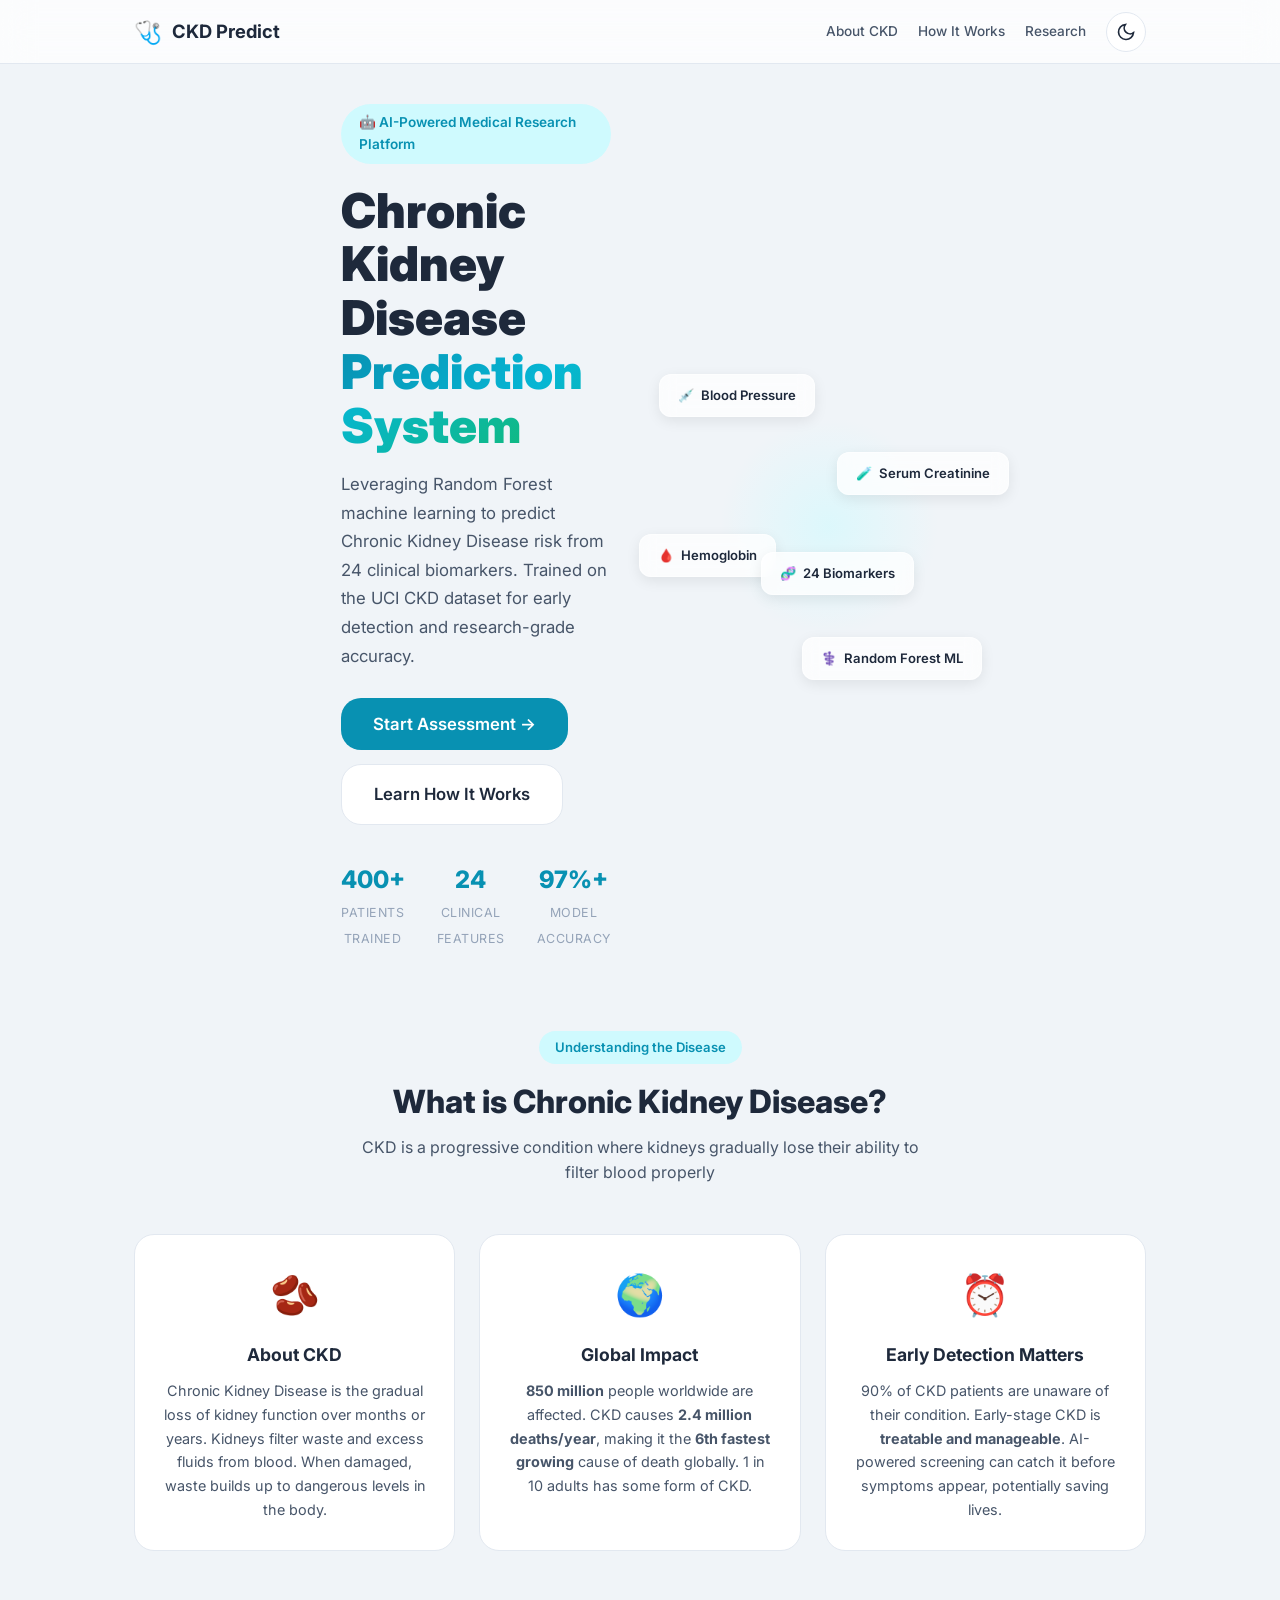
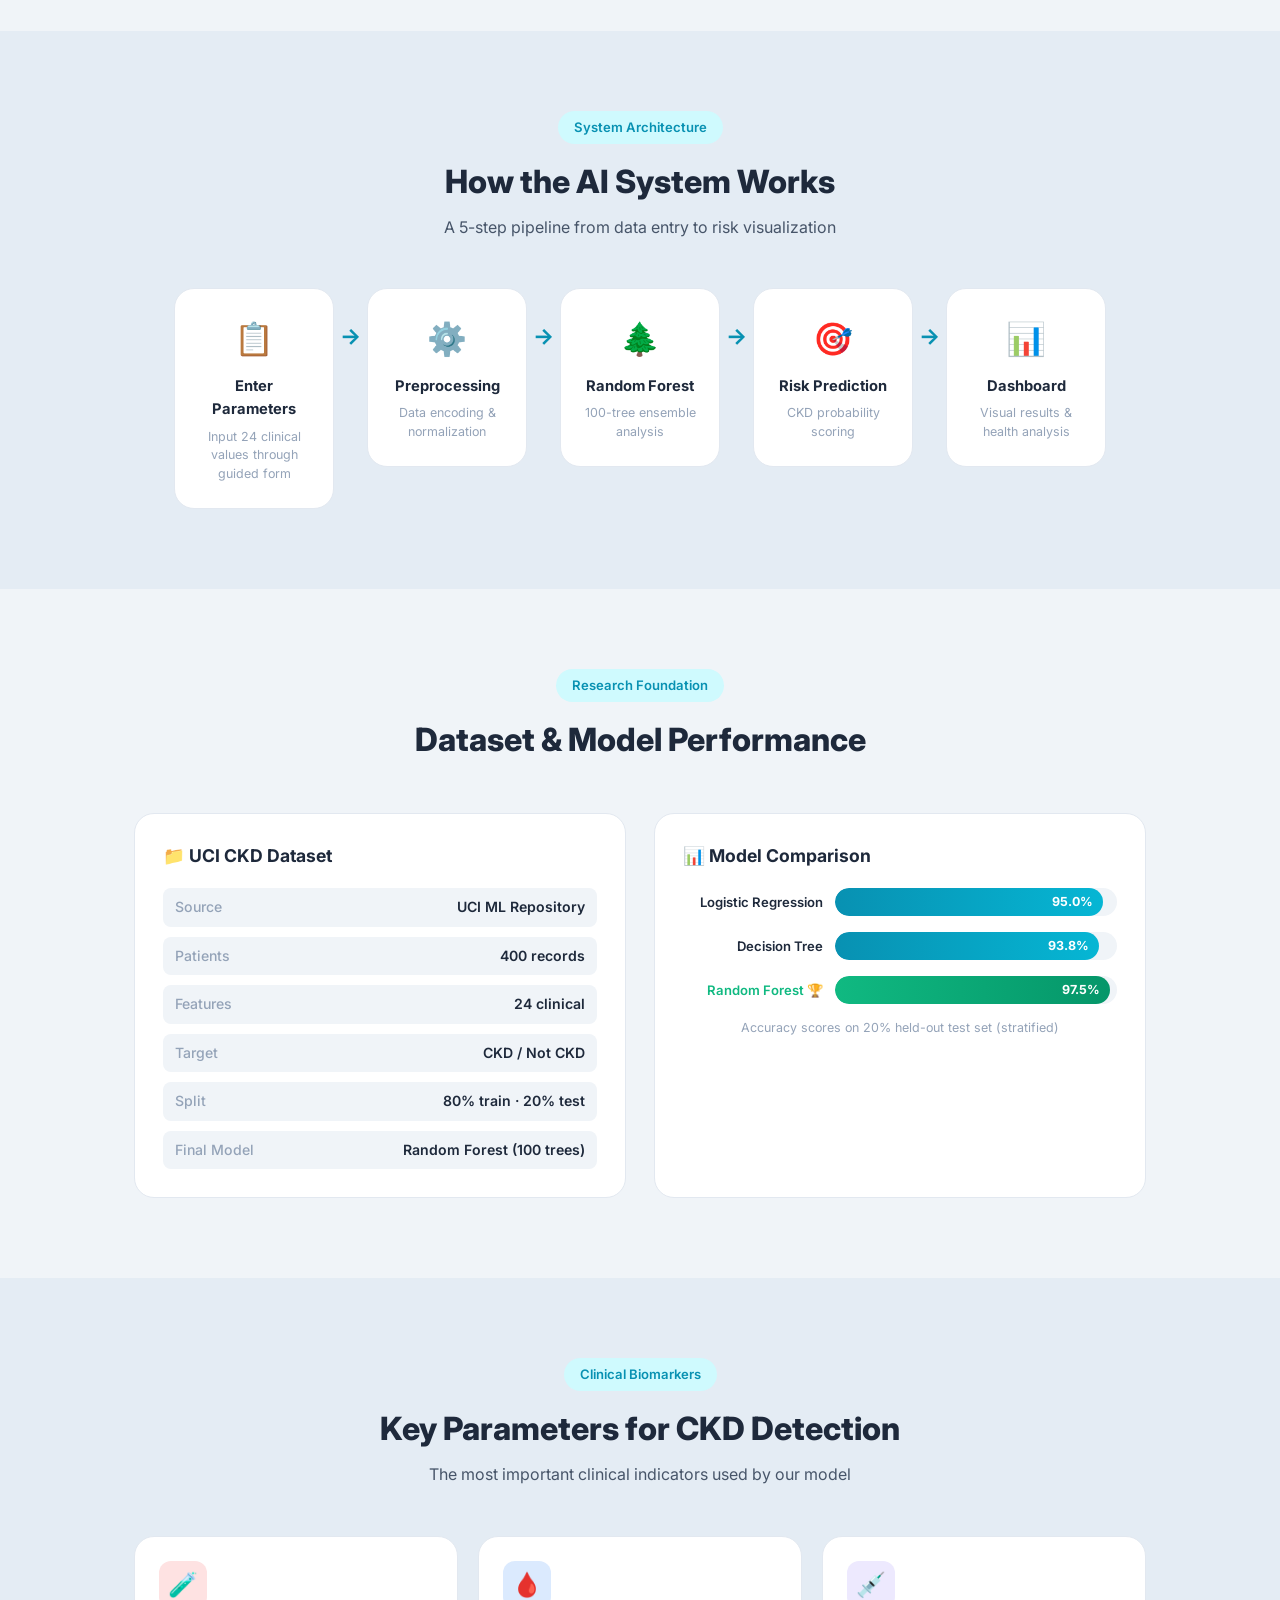
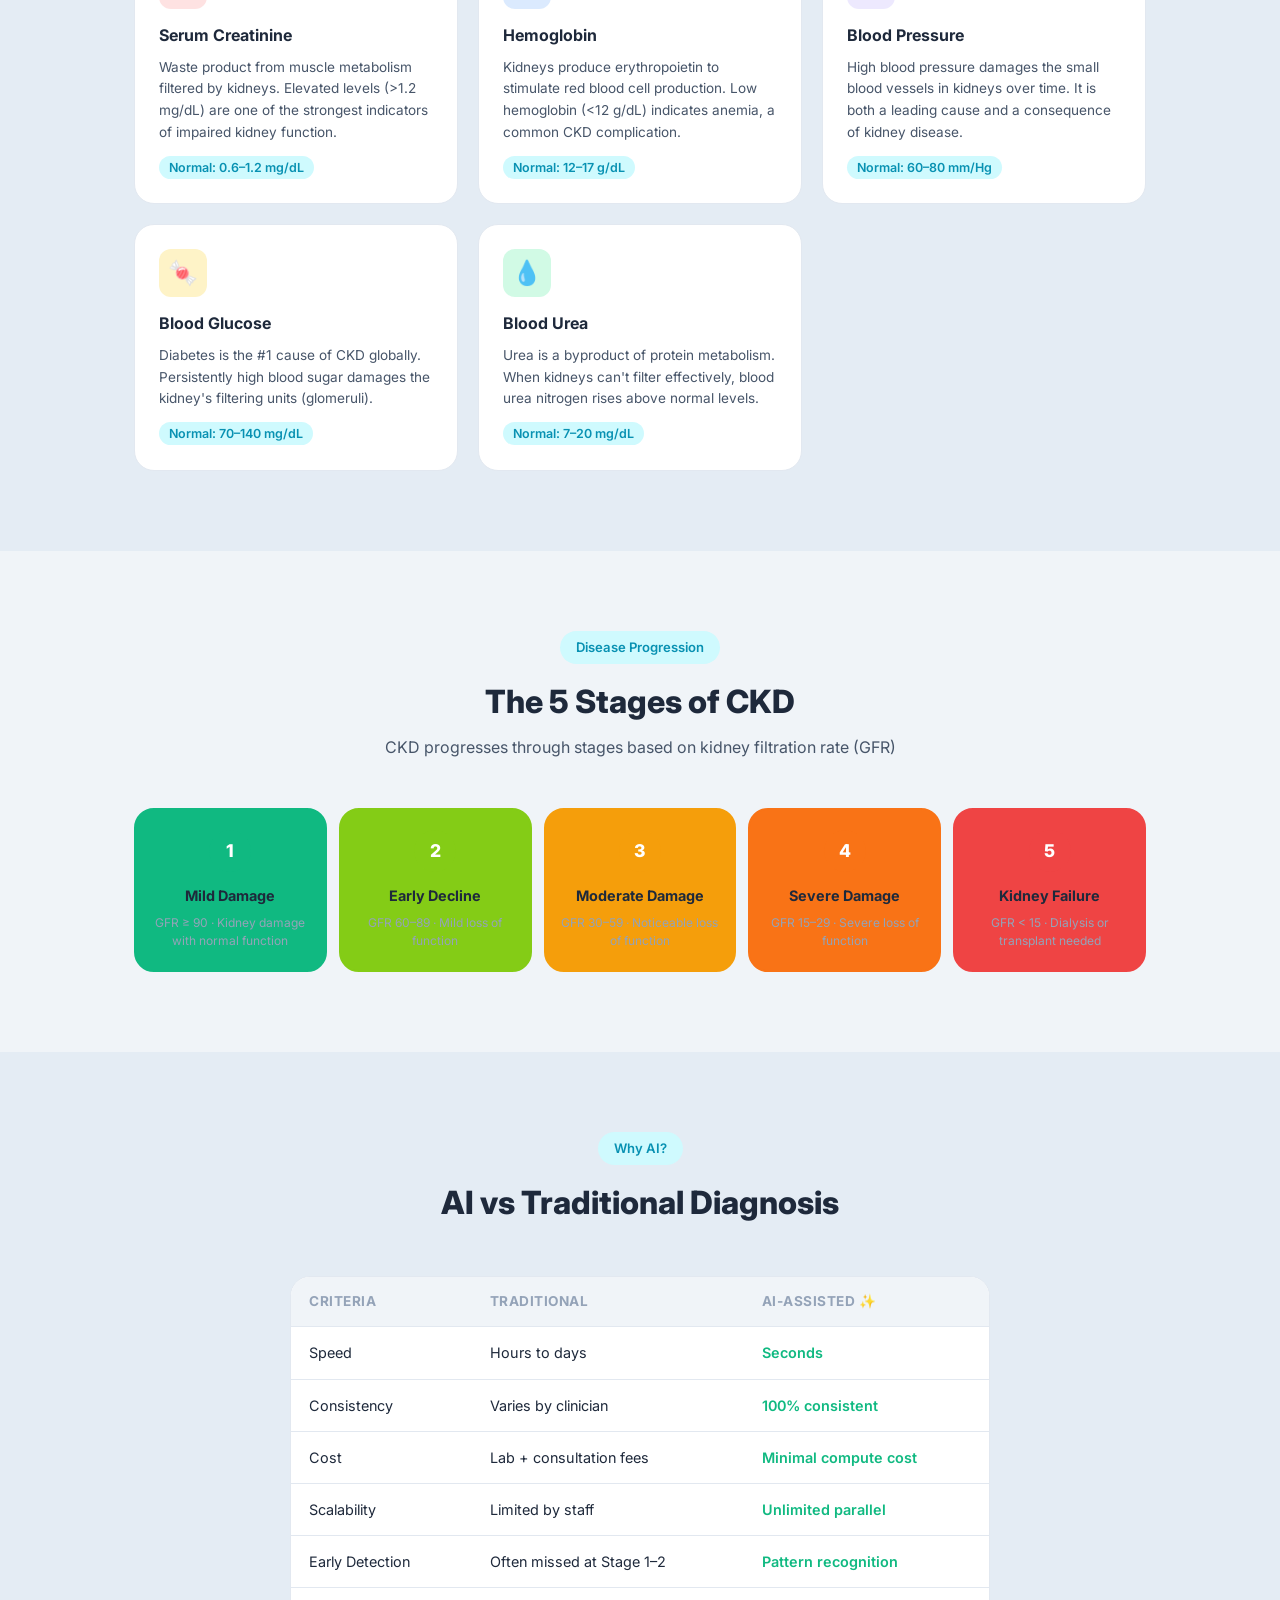
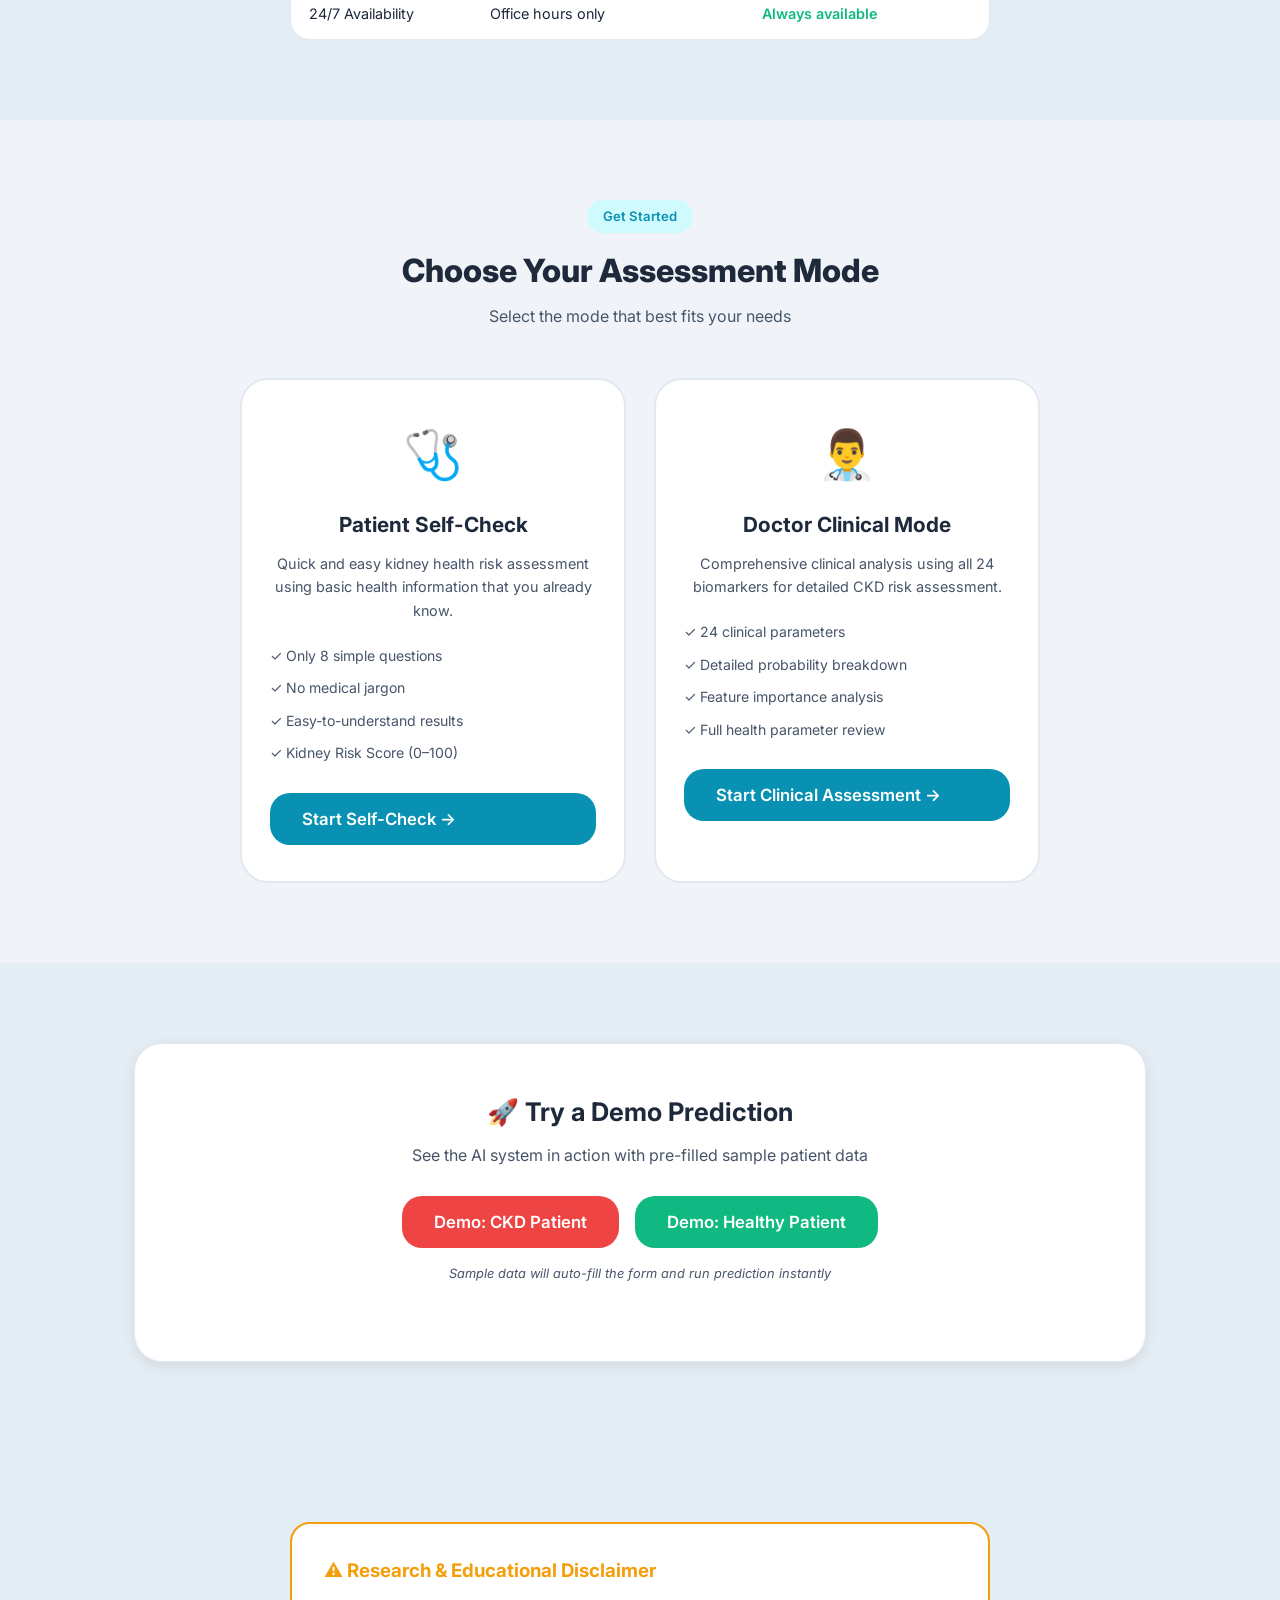
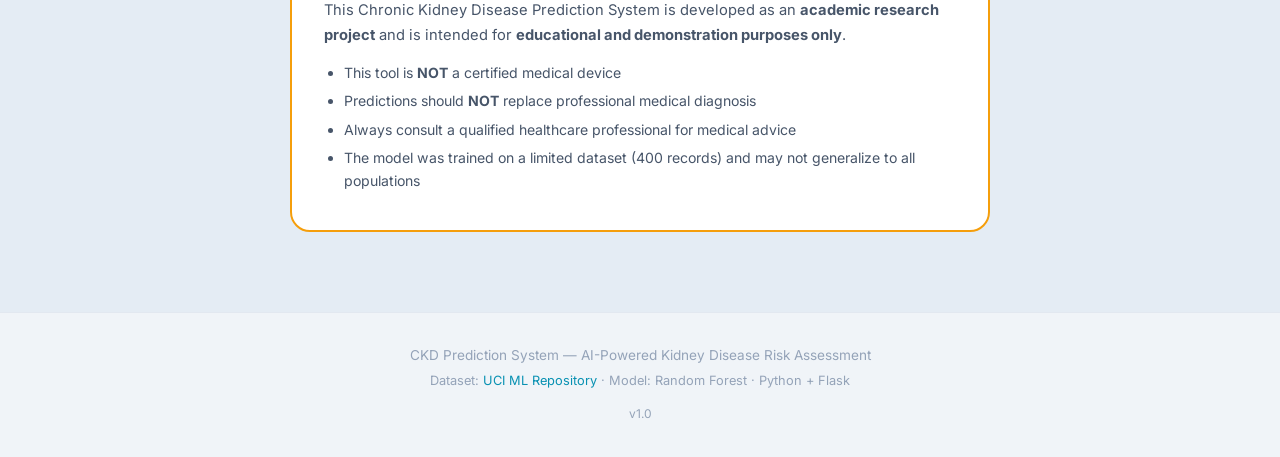
==== static/index.html @ 9f2bf59c "first commit" ====
<!DOCTYPE html>
<html lang="en">

<head>
    <meta charset="UTF-8">
    <meta name="viewport" content="width=device-width, initial-scale=1.0">
    <title>CKD Prediction System — Chronic Kidney Disease Risk Assessment</title>
    <meta name="description"
        content="AI-powered Chronic Kidney Disease prediction system using Random Forest ML model trained on UCI CKD dataset with 24 clinical parameters.">
    <link href="https://fonts.googleapis.com/css2?family=Inter:wght@300;400;500;600;700;800;900&display=swap"
        rel="stylesheet">
    <link rel="stylesheet" href="/static/css/style.css">
</head>

<body>

    <!-- NAV -->
    <nav id="navbar">
        <div class="nav-content">
            <a href="#" class="logo" onclick="goHome();return false"><span class="logo-icon">🩺</span><span>CKD
                    Predict</span></a>
            <div class="nav-links">
                <a href="/about-ckd" class="nav-link">About CKD</a>
                <a href="/how-it-works" class="nav-link">How It Works</a>
                <a href="/research" class="nav-link">Research</a>
                <button id="theme-toggle" aria-label="Toggle dark mode">
                    <svg class="icon-sun" width="20" height="20" viewBox="0 0 24 24" fill="none" stroke="currentColor"
                        stroke-width="2">
                        <circle cx="12" cy="12" r="5" />
                        <path
                            d="M12 1v2M12 21v2M4.22 4.22l1.42 1.42M18.36 18.36l1.42 1.42M1 12h2M21 12h2M4.22 19.78l1.42-1.42M18.36 5.64l1.42-1.42" />
                    </svg>
                    <svg class="icon-moon" width="20" height="20" viewBox="0 0 24 24" fill="none" stroke="currentColor"
                        stroke-width="2">
                        <path d="M21 12.79A9 9 0 1111.21 3 7 7 0 0021 12.79z" />
                    </svg>
                </button>
            </div>
        </div>
    </nav>

    <!-- ═══════════ HOMEPAGE ═══════════ -->
    <div id="homepage">

        <!-- HERO -->
        <section id="hero">
            <div class="container hero-grid">
                <div class="hero-content">
                    <div class="hero-badge">🤖 AI-Powered Medical Research Platform</div>
                    <h1>Chronic Kidney Disease<br><span class="gradient-text">Prediction System</span></h1>
                    <p class="hero-desc">Leveraging Random Forest machine learning to predict Chronic Kidney Disease
                        risk from 24 clinical biomarkers. Trained on the UCI CKD dataset for early detection and
                        research-grade accuracy.</p>
                    <div class="hero-btns">
                        <button id="start-btn" class="btn btn-primary btn-lg">Start Assessment →</button>
                        <a href="/how-it-works" class="btn btn-secondary btn-lg">Learn How It Works</a>
                    </div>
                    <div class="hero-stats">
                        <div class="stat-item"><span class="stat-number">400+</span><span class="stat-label">Patients
                                Trained</span></div>
                        <div class="stat-item"><span class="stat-number">24</span><span class="stat-label">Clinical
                                Features</span></div>
                        <div class="stat-item"><span class="stat-number">97%+</span><span class="stat-label">Model
                                Accuracy</span></div>
                    </div>
                </div>
                <div class="hero-visual">
                    <div class="floating-card fc-1"><span>💉</span> Blood Pressure</div>
                    <div class="floating-card fc-2"><span>🧪</span> Serum Creatinine</div>
                    <div class="floating-card fc-3"><span>🩸</span> Hemoglobin</div>
                    <div class="floating-card fc-4"><span>⚕️</span> Random Forest ML</div>
                    <div class="floating-card fc-5"><span>🧬</span> 24 Biomarkers</div>
                    <div class="hero-orb"></div>
                </div>
            </div>
        </section>

        <!-- WHAT IS CKD -->
        <section id="about-ckd" class="section">
            <div class="container">
                <div class="section-header">
                    <span class="section-badge">Understanding the Disease</span>
                    <h2>What is Chronic Kidney Disease?</h2>
                    <p>CKD is a progressive condition where kidneys gradually lose their ability to filter blood
                        properly</p>
                </div>
                <div class="info-cards">
                    <div class="info-card">
                        <div class="info-icon">🫘</div>
                        <h3>About CKD</h3>
                        <p>Chronic Kidney Disease is the gradual loss of kidney function over months or years. Kidneys
                            filter waste and excess fluids from blood. When damaged, waste builds up to dangerous levels
                            in the body.</p>
                    </div>
                    <div class="info-card">
                        <div class="info-icon">🌍</div>
                        <h3>Global Impact</h3>
                        <p><strong>850 million</strong> people worldwide are affected. CKD causes <strong>2.4 million
                                deaths/year</strong>, making it the <strong>6th fastest growing</strong> cause of death
                            globally. 1 in 10 adults has some form of CKD.</p>
                    </div>
                    <div class="info-card">
                        <div class="info-icon">⏰</div>
                        <h3>Early Detection Matters</h3>
                        <p>90% of CKD patients are unaware of their condition. Early-stage CKD is <strong>treatable and
                                manageable</strong>. AI-powered screening can catch it before symptoms appear,
                            potentially saving lives.</p>
                    </div>
                </div>
            </div>
        </section>

        <!-- HOW THE AI SYSTEM WORKS -->
        <section id="how-it-works" class="section section-alt">
            <div class="container">
                <div class="section-header">
                    <span class="section-badge">System Architecture</span>
                    <h2>How the AI System Works</h2>
                    <p>A 5-step pipeline from data entry to risk visualization</p>
                </div>
                <div class="steps-flow">
                    <div class="flow-step">
                        <div class="flow-icon">📋</div>
                        <h4>Enter Parameters</h4>
                        <p>Input 24 clinical values through guided form</p>
                    </div>
                    <div class="flow-connector">
                        <div class="flow-line"></div><span>→</span>
                    </div>
                    <div class="flow-step">
                        <div class="flow-icon">⚙️</div>
                        <h4>Preprocessing</h4>
                        <p>Data encoding &amp; normalization</p>
                    </div>
                    <div class="flow-connector">
                        <div class="flow-line"></div><span>→</span>
                    </div>
                    <div class="flow-step">
                        <div class="flow-icon">🌲</div>
                        <h4>Random Forest</h4>
                        <p>100-tree ensemble analysis</p>
                    </div>
                    <div class="flow-connector">
                        <div class="flow-line"></div><span>→</span>
                    </div>
                    <div class="flow-step">
                        <div class="flow-icon">🎯</div>
                        <h4>Risk Prediction</h4>
                        <p>CKD probability scoring</p>
                    </div>
                    <div class="flow-connector">
                        <div class="flow-line"></div><span>→</span>
                    </div>
                    <div class="flow-step">
                        <div class="flow-icon">📊</div>
                        <h4>Dashboard</h4>
                        <p>Visual results &amp; health analysis</p>
                    </div>
                </div>
            </div>
        </section>

        <!-- DATASET & MODEL -->
        <section id="dataset-model" class="section">
            <div class="container">
                <div class="section-header">
                    <span class="section-badge">Research Foundation</span>
                    <h2>Dataset &amp; Model Performance</h2>
                </div>
                <div class="model-grid">
                    <div class="model-info-card">
                        <h3>📁 UCI CKD Dataset</h3>
                        <div class="model-facts">
                            <div class="fact"><span class="fact-label">Source</span><span class="fact-value">UCI ML
                                    Repository</span></div>
                            <div class="fact"><span class="fact-label">Patients</span><span class="fact-value">400
                                    records</span></div>
                            <div class="fact"><span class="fact-label">Features</span><span class="fact-value">24
                                    clinical</span></div>
                            <div class="fact"><span class="fact-label">Target</span><span class="fact-value">CKD / Not
                                    CKD</span></div>
                            <div class="fact"><span class="fact-label">Split</span><span class="fact-value">80% train ·
                                    20% test</span></div>
                            <div class="fact"><span class="fact-label">Final Model</span><span class="fact-value">Random
                                    Forest (100 trees)</span></div>
                        </div>
                    </div>
                    <div class="model-chart-card">
                        <h3>📊 Model Comparison</h3>
                        <div class="perf-chart">
                            <div class="perf-row"><span class="perf-name">Logistic Regression</span>
                                <div class="perf-track">
                                    <div class="perf-bar" style="width:95%">95.0%</div>
                                </div>
                            </div>
                            <div class="perf-row"><span class="perf-name">Decision Tree</span>
                                <div class="perf-track">
                                    <div class="perf-bar" style="width:93.75%">93.8%</div>
                                </div>
                            </div>
                            <div class="perf-row best"><span class="perf-name">Random Forest 🏆</span>
                                <div class="perf-track">
                                    <div class="perf-bar rf" style="width:97.5%">97.5%</div>
                                </div>
                            </div>
                        </div>
                        <p class="chart-note">Accuracy scores on 20% held-out test set (stratified)</p>
                    </div>
                </div>
            </div>
        </section>

        <!-- KEY CLINICAL PARAMETERS -->
        <section id="biomarkers" class="section section-alt">
            <div class="container">
                <div class="section-header">
                    <span class="section-badge">Clinical Biomarkers</span>
                    <h2>Key Parameters for CKD Detection</h2>
                    <p>The most important clinical indicators used by our model</p>
                </div>
                <div class="bio-cards">
                    <div class="bio-card">
                        <div class="bio-icon bc-red">🧪</div>
                        <h4>Serum Creatinine</h4>
                        <p>Waste product from muscle metabolism filtered by kidneys. Elevated levels (>1.2 mg/dL) are
                            one of the strongest indicators of impaired kidney function.</p><span
                            class="bio-range">Normal: 0.6–1.2 mg/dL</span>
                    </div>
                    <div class="bio-card">
                        <div class="bio-icon bc-blue">🩸</div>
                        <h4>Hemoglobin</h4>
                        <p>Kidneys produce erythropoietin to stimulate red blood cell production. Low hemoglobin (<12
                                g/dL) indicates anemia, a common CKD complication.</p><span class="bio-range">Normal:
                                    12–17 g/dL</span>
                    </div>
                    <div class="bio-card">
                        <div class="bio-icon bc-purple">💉</div>
                        <h4>Blood Pressure</h4>
                        <p>High blood pressure damages the small blood vessels in kidneys over time. It is both a
                            leading cause and a consequence of kidney disease.</p><span class="bio-range">Normal: 60–80
                            mm/Hg</span>
                    </div>
                    <div class="bio-card">
                        <div class="bio-icon bc-orange">🍬</div>
                        <h4>Blood Glucose</h4>
                        <p>Diabetes is the #1 cause of CKD globally. Persistently high blood sugar damages the kidney's
                            filtering units (glomeruli).</p><span class="bio-range">Normal: 70–140 mg/dL</span>
                    </div>
                    <div class="bio-card">
                        <div class="bio-icon bc-green">💧</div>
                        <h4>Blood Urea</h4>
                        <p>Urea is a byproduct of protein metabolism. When kidneys can't filter effectively, blood urea
                            nitrogen rises above normal levels.</p><span class="bio-range">Normal: 7–20 mg/dL</span>
                    </div>
                </div>
            </div>
        </section>

        <!-- CKD STAGES -->
        <section id="ckd-stages" class="section">
            <div class="container">
                <div class="section-header">
                    <span class="section-badge">Disease Progression</span>
                    <h2>The 5 Stages of CKD</h2>
                    <p>CKD progresses through stages based on kidney filtration rate (GFR)</p>
                </div>
                <div class="stages-timeline">
                    <div class="stage s1">
                        <div class="stage-num">1</div>
                        <h4>Mild Damage</h4>
                        <p>GFR ≥ 90 · Kidney damage with normal function</p>
                    </div>
                    <div class="stage s2">
                        <div class="stage-num">2</div>
                        <h4>Early Decline</h4>
                        <p>GFR 60–89 · Mild loss of function</p>
                    </div>
                    <div class="stage s3">
                        <div class="stage-num">3</div>
                        <h4>Moderate Damage</h4>
                        <p>GFR 30–59 · Noticeable loss of function</p>
                    </div>
                    <div class="stage s4">
                        <div class="stage-num">4</div>
                        <h4>Severe Damage</h4>
                        <p>GFR 15–29 · Severe loss of function</p>
                    </div>
                    <div class="stage s5">
                        <div class="stage-num">5</div>
                        <h4>Kidney Failure</h4>
                        <p>GFR < 15 · Dialysis or transplant needed</p>
                    </div>
                </div>
            </div>
        </section>

        <!-- AI VS TRADITIONAL -->
        <section id="comparison" class="section section-alt">
            <div class="container">
                <div class="section-header">
                    <span class="section-badge">Why AI?</span>
                    <h2>AI vs Traditional Diagnosis</h2>
                </div>
                <div class="compare-wrapper">
                    <table class="compare-table">
                        <thead>
                            <tr>
                                <th>Criteria</th>
                                <th>Traditional</th>
                                <th>AI-Assisted ✨</th>
                            </tr>
                        </thead>
                        <tbody>
                            <tr>
                                <td>Speed</td>
                                <td>Hours to days</td>
                                <td class="highlight">Seconds</td>
                            </tr>
                            <tr>
                                <td>Consistency</td>
                                <td>Varies by clinician</td>
                                <td class="highlight">100% consistent</td>
                            </tr>
                            <tr>
                                <td>Cost</td>
                                <td>Lab + consultation fees</td>
                                <td class="highlight">Minimal compute cost</td>
                            </tr>
                            <tr>
                                <td>Scalability</td>
                                <td>Limited by staff</td>
                                <td class="highlight">Unlimited parallel</td>
                            </tr>
                            <tr>
                                <td>Early Detection</td>
                                <td>Often missed at Stage 1–2</td>
                                <td class="highlight">Pattern recognition</td>
                            </tr>
                            <tr>
                                <td>24/7 Availability</td>
                                <td>Office hours only</td>
                                <td class="highlight">Always available</td>
                            </tr>
                        </tbody>
                    </table>
                </div>
            </div>
        </section>

        <!-- CHOOSE ASSESSMENT MODE -->
        <section id="mode-select" class="section">
            <div class="container">
                <div class="section-header">
                    <span class="section-badge">Get Started</span>
                    <h2>Choose Your Assessment Mode</h2>
                    <p>Select the mode that best fits your needs</p>
                </div>
                <div class="mode-cards">
                    <div class="mode-card">
                        <div class="mode-icon">🩺</div>
                        <h3>Patient Self-Check</h3>
                        <p>Quick and easy kidney health risk assessment using basic health information that you already know.</p>
                        <ul class="mode-features">
                            <li>✓ Only 8 simple questions</li>
                            <li>✓ No medical jargon</li>
                            <li>✓ Easy-to-understand results</li>
                            <li>✓ Kidney Risk Score (0–100)</li>
                        </ul>
                        <button class="btn btn-primary btn-lg" id="start-patient-btn">Start Self-Check →</button>
                    </div>
                    <div class="mode-card">
                        <div class="mode-icon">👨‍⚕️</div>
                        <h3>Doctor Clinical Mode</h3>
                        <p>Comprehensive clinical analysis using all 24 biomarkers for detailed CKD risk assessment.</p>
                        <ul class="mode-features">
                            <li>✓ 24 clinical parameters</li>
                            <li>✓ Detailed probability breakdown</li>
                            <li>✓ Feature importance analysis</li>
                            <li>✓ Full health parameter review</li>
                        </ul>
                        <button class="btn btn-primary btn-lg" id="start-doctor-btn">Start Clinical Assessment →</button>
                    </div>
                </div>
            </div>
        </section>

        <!-- DEMO / QUICK START -->
        <section id="demo" class="section section-alt">
            <div class="container">
                <div class="demo-box">
                    <h2>🚀 Try a Demo Prediction</h2>
                    <p>See the AI system in action with pre-filled sample patient data</p>
                    <div class="demo-btns">
                        <button id="demo-ckd-btn" class="btn btn-danger btn-lg">Demo: CKD Patient</button>
                        <button id="demo-healthy-btn" class="btn btn-success btn-lg">Demo: Healthy Patient</button>
                    </div>
                    <p class="demo-note">Sample data will auto-fill the form and run prediction instantly</p>
                </div>
            </div>
        </section>

        <!-- RESEARCH DISCLAIMER -->
        <section id="disclaimer-section" class="section section-alt">
            <div class="container">
                <div class="disclaimer-card">
                    <h3>⚠️ Research &amp; Educational Disclaimer</h3>
                    <p>This Chronic Kidney Disease Prediction System is developed as an <strong>academic research
                            project</strong> and is intended for <strong>educational and demonstration purposes
                            only</strong>.</p>
                    <ul>
                        <li>This tool is <strong>NOT</strong> a certified medical device</li>
                        <li>Predictions should <strong>NOT</strong> replace professional medical diagnosis</li>
                        <li>Always consult a qualified healthcare professional for medical advice</li>
                        <li>The model was trained on a limited dataset (400 records) and may not generalize to all
                            populations</li>
                    </ul>
                </div>
            </div>
        </section>

    </div><!-- /homepage -->

    <!-- ═══════════ PATIENT MODE FORM ═══════════ -->
    <section id="patient-prediction" style="display:none">
        <div class="container">
            <div class="step-header" style="padding-top: 100px;">
                <div class="mode-badge-inline">🩺 Patient Self-Check</div>
                <h2>Quick Kidney Health Assessment</h2>
                <p>Enter your basic health information below — only 8 simple questions!</p>
            </div>
            <form id="patient-form" novalidate>
                <div class="form-grid" id="patient-fields"></div>
            </form>
            <div class="form-nav" style="margin-top: 32px;">
                <button type="button" id="patient-back-btn" class="btn btn-secondary">← Back to Home</button>
                <span></span>
                <button type="button" id="patient-submit-btn" class="btn btn-submit btn-lg">🔬 Check My Risk</button>
            </div>
        </div>
    </section>

    <!-- ═══════════ PREDICTION FORM (DOCTOR MODE) ═══════════ -->
    <section id="prediction" style="display:none">
        <div class="container">
            <div class="wizard-progress">
                <div class="progress-steps" id="progress-steps"></div>
                <div class="progress-track">
                    <div class="progress-fill" id="progress-fill"></div>
                </div>
            </div>
            <form id="ckd-form" novalidate>
                <div class="form-step active" id="step-1">
                    <div class="step-header">
                        <h2>💉 Basic Vitals</h2>
                        <p>Patient demographics and vital measurements</p>
                    </div>
                    <div class="form-grid" id="fields-step-1"></div>
                </div>
                <div class="form-step" id="step-2">
                    <div class="step-header">
                        <h2>🔬 Urine &amp; Lab Tests</h2>
                        <p>Urinalysis and specimen analysis results</p>
                    </div>
                    <div class="form-grid" id="fields-step-2"></div>
                </div>
                <div class="form-step" id="step-3">
                    <div class="step-header">
                        <h2>🧪 Blood Chemistry &amp; Count</h2>
                        <p>Quantitative blood test results</p>
                    </div>
                    <div class="form-grid" id="fields-step-3"></div>
                </div>
                <div class="form-step" id="step-4">
                    <div class="step-header">
                        <h2>📋 Medical History</h2>
                        <p>Pre-existing conditions and symptoms</p>
                    </div>
                    <div class="form-grid" id="fields-step-4"></div>
                </div>
            </form>
            <div class="form-nav">
                <button type="button" id="prev-btn" class="btn btn-secondary" disabled>← Previous</button>
                <span class="step-counter" id="step-counter">Step 1 of 4</span>
                <button type="button" id="next-btn" class="btn btn-primary">Next Step →</button>
            </div>
        </div>
    </section>

    <!-- LOADING -->
    <section id="loading" style="display:none">
        <div class="loading-container">
            <div class="pulse-wrapper">
                <div class="pulse-ring r1"></div>
                <div class="pulse-ring r2"></div>
                <div class="pulse-ring r3"></div><span class="loading-icon">🔬</span>
            </div>
            <h2>Analyzing Patient Data...</h2>
            <p>Running Random Forest ML model prediction</p>
        </div>
    </section>

    <!-- RESULTS -->
    <section id="results" style="display:none">
        <div class="container">
            <!-- Main Result + Health Score -->
            <div class="result-top-row">
                <div class="result-hero" id="result-hero">
                    <div class="result-badge" id="result-badge">PREDICTION RESULT</div>
                    <div class="result-label" id="result-label">Not CKD</div>
                    <div class="result-message" id="result-message"></div>
                </div>
                <div class="health-score-card">
                    <h3>Kidney Health Score</h3>
                    <div class="score-ring-wrap">
                        <svg class="score-ring" viewBox="0 0 120 120">
                            <circle cx="60" cy="60" r="52" stroke-width="10" fill="none" stroke="var(--border)" />
                            <circle cx="60" cy="60" r="52" stroke-width="10" fill="none" id="score-ring-fill"
                                stroke-linecap="round" stroke-dasharray="326.7" stroke-dashoffset="326.7"
                                transform="rotate(-90 60 60)" />
                        </svg>
                        <div class="score-value" id="score-value">—</div>
                    </div>
                    <p class="score-caption" id="score-caption">Calculating...</p>
                </div>
            </div>
            <!-- Gauge + Probability -->
            <div class="results-row">
                <div class="result-card">
                    <h3>⚡ Risk Gauge</h3>
                    <div class="gauge-container">
                        <div class="gauge-body">
                            <div class="gauge-fill"></div>
                            <div class="gauge-cover"></div>
                            <div class="gauge-needle" id="gauge-needle"></div>
                            <div class="gauge-center-dot"></div>
                        </div>
                        <div class="gauge-labels"><span class="g-low">Low</span><span class="g-mod">Moderate</span><span
                                class="g-high">High</span></div>
                        <div class="gauge-value" id="gauge-value">0%</div>
                    </div>
                </div>
                <div class="result-card">
                    <h3>📊 Probability Breakdown</h3>
                    <div class="prob-bars">
                        <div class="prob-item">
                            <div class="prob-header"><span>CKD Risk</span><span id="prob-ckd-val">0%</span></div>
                            <div class="prob-track">
                                <div class="prob-fill ckd-bar" id="prob-ckd-bar"></div>
                            </div>
                        </div>
                        <div class="prob-item">
                            <div class="prob-header"><span>Healthy</span><span id="prob-ok-val">0%</span></div>
                            <div class="prob-track">
                                <div class="prob-fill ok-bar" id="prob-ok-bar"></div>
                            </div>
                        </div>
                    </div>
                    <div class="risk-level" id="risk-level"></div>
                </div>
            </div>

            <!-- Patient-Friendly Explanation (Patient Mode only) -->
            <div class="result-card full-width" id="patient-explanation-card" style="display:none">
                <h3>📋 What This Means For You</h3>
                <div id="patient-explanation-content"></div>
            </div>
            <!-- Health Analysis (Doctor Mode) -->
            <div class="result-card full-width doctor-only">
                <h3>🏥 Parameter Health Analysis</h3>
                <p class="card-subtitle">How your values compare to healthy ranges</p>
                <div class="health-grid" id="health-grid"></div>
            </div>
            <!-- Feature Importance (Doctor Mode) -->
            <div class="result-card full-width doctor-only">
                <h3>🧠 Key Influencing Factors</h3>
                <p class="card-subtitle">Features that most influenced this prediction</p>
                <div class="importance-chart" id="importance-chart"></div>
            </div>
            <!-- Disclaimer + Actions -->
            <div class="result-disclaimer">
                <p>⚠️ <strong>Important:</strong> This prediction is generated by a machine learning model for
                    educational purposes. It should NOT be used as medical diagnosis. Always consult a qualified
                    healthcare professional.</p>
            </div>
            <div class="result-actions"><button id="predict-again-btn" class="btn btn-primary btn-lg">🔄 New
                    Prediction</button></div>
        </div>
    </section>

    <!-- FOOTER -->
    <footer id="footer">
        <div class="container">
            <div class="footer-content">
                <p>CKD Prediction System — AI-Powered Kidney Disease Risk Assessment</p>
                <p class="footer-sub">Dataset: <a href="https://archive.ics.uci.edu/ml/datasets/chronic_kidney_disease"
                        target="_blank" rel="noopener">UCI ML Repository</a> · Model: Random Forest · Python + Flask</p>
                <p class="footer-version" id="footer-version" title="Triple-click for developer info">v1.0</p>
            </div>
        </div>
    </footer>

    <!-- HIDDEN DEVELOPER MODAL -->
    <div id="dev-overlay" class="modal-overlay" style="display:none">
        <div class="modal-card">
            <button class="modal-close" id="modal-close-btn">&times;</button>
            <div class="dev-header">
                <div class="dev-avatar">
                    <img src="https://github.com/Ayushmanmuni/wholesale/blob/main/Gemini_Generated_Image_q1ff22q1ff22q1ff.png?raw=true" style="width:100%;height:100%;border-radius:50%;object-fit:cover;" onerror="this.style.display='none'">
                </div>
                <h2>Developer Info</h2>
            </div>
            <div class="dev-details">
                <div class="dev-row"><span class="dev-label">Developer</span><a href="https://www.linkedin.com/in/ayushman-muni/" target="_blank" rel="noopener" class="dev-value dev-link">Ayushman Muni</a></div>
                <div class="dev-row"><span class="dev-label">Project</span><span class="dev-value">CKD Prediction
                        System</span></div>
                <div class="dev-row"><span class="dev-label">Type</span><span class="dev-value">College Project
                        (B.Tech)</span></div>
                <div class="dev-row"><span class="dev-label">ML Model</span><span class="dev-value">Random Forest
                        Classifier</span></div>
                <div class="dev-row"><span class="dev-label">Dataset</span><span class="dev-value">UCI CKD (400 records,
                        24 features)</span></div>
                <div class="dev-row"><span class="dev-label">Tech Stack</span><span class="dev-value">Python · Flask ·
                        scikit-learn · HTML/CSS/JS</span></div>
                <div class="dev-row"><span class="dev-label">Shortcut</span><span class="dev-value">Ctrl + Shift +
                        K</span></div>
            </div>
            <p class="dev-footer-text">Built with ❤️ for academic research</p>
        </div>
    </div>

    <div id="tooltip" class="tooltip-popup" style="display:none">
        <div class="tooltip-content" id="tooltip-content"></div>
    </div>
    <script src="/static/js/app.js"></script>
</body>

</html>
---- static/css/style.css ----
/* ============================================================
   CKD Prediction System — Complete Design System
   Light (default) + Dark mode · Medical research platform
   ============================================================ */

:root {
  --bg-primary: #f0f4f8;
  --bg-secondary: #e4ecf4;
  --bg-card: #ffffff;
  --bg-card-hover: #f8fafc;
  --text-primary: #1e293b;
  --text-secondary: #475569;
  --text-muted: #94a3b8;
  --border: #e2e8f0;
  --border-light: #f1f5f9;
  --primary: #0891b2;
  --primary-hover: #0e7490;
  --primary-light: #cffafe;
  --primary-glow: rgba(8, 145, 178, 0.15);
  --accent: #06b6d4;
  --success: #10b981;
  --success-bg: #d1fae5;
  --warning: #f59e0b;
  --warning-bg: #fef3c7;
  --danger: #ef4444;
  --danger-bg: #fee2e2;
  --shadow-sm: 0 1px 3px rgba(0, 0, 0, .06);
  --shadow-md: 0 4px 14px rgba(0, 0, 0, .08);
  --shadow-lg: 0 12px 32px rgba(0, 0, 0, .1);
  --glass-bg: rgba(255, 255, 255, .75);
  --glass-border: rgba(255, 255, 255, .5);
  --radius-sm: 8px;
  --radius-md: 12px;
  --radius-lg: 20px;
  --radius-xl: 28px;
  --nav-height: 64px;
}

[data-theme="dark"] {
  --bg-primary: #0f172a;
  --bg-secondary: #1e293b;
  --bg-card: #1e293b;
  --bg-card-hover: #334155;
  --text-primary: #f1f5f9;
  --text-secondary: #94a3b8;
  --text-muted: #64748b;
  --border: #334155;
  --border-light: #1e293b;
  --primary: #22d3ee;
  --primary-hover: #67e8f9;
  --primary-light: #164e63;
  --primary-glow: rgba(34, 211, 238, .15);
  --success: #34d399;
  --success-bg: #064e3b;
  --warning: #fbbf24;
  --warning-bg: #713f12;
  --danger: #f87171;
  --danger-bg: #7f1d1d;
  --shadow-sm: 0 1px 3px rgba(0, 0, 0, .2);
  --shadow-md: 0 4px 14px rgba(0, 0, 0, .3);
  --shadow-lg: 0 12px 32px rgba(0, 0, 0, .4);
  --glass-bg: rgba(30, 41, 59, .8);
  --glass-border: rgba(51, 65, 85, .5);
}

/* Reset */
*,
*::before,
*::after {
  box-sizing: border-box;
  margin: 0;
  padding: 0
}

html {
  scroll-behavior: smooth
}

body {
  font-family: 'Inter', -apple-system, BlinkMacSystemFont, sans-serif;
  background: var(--bg-primary);
  color: var(--text-primary);
  line-height: 1.6;
  transition: background .3s, color .3s
}

.container {
  max-width: 1060px;
  margin: 0 auto;
  padding: 0 24px
}

a {
  color: var(--primary);
  text-decoration: none
}

a:hover {
  text-decoration: underline
}

ul {
  padding-left: 20px
}

ul li {
  margin-bottom: 6px
}

/* NAV */
#navbar {
  position: fixed;
  top: 0;
  left: 0;
  right: 0;
  z-index: 100;
  height: var(--nav-height);
  background: var(--glass-bg);
  backdrop-filter: blur(16px);
  -webkit-backdrop-filter: blur(16px);
  border-bottom: 1px solid var(--border);
  transition: background .3s
}

.nav-content {
  max-width: 1060px;
  margin: 0 auto;
  padding: 0 24px;
  height: 100%;
  display: flex;
  align-items: center;
  justify-content: space-between
}

.logo {
  display: flex;
  align-items: center;
  gap: 10px;
  font-weight: 700;
  font-size: 1.15rem;
  color: var(--text-primary);
  text-decoration: none
}

.logo-icon {
  font-size: 1.4rem
}

.nav-links {
  display: flex;
  align-items: center;
  gap: 20px
}

.nav-link {
  font-size: .85rem;
  font-weight: 500;
  color: var(--text-secondary);
  text-decoration: none;
  transition: color .2s
}

.nav-link:hover {
  color: var(--primary);
  text-decoration: none
}

#theme-toggle {
  width: 40px;
  height: 40px;
  border-radius: 50%;
  border: 1px solid var(--border);
  background: var(--bg-card);
  cursor: pointer;
  display: flex;
  align-items: center;
  justify-content: center;
  color: var(--text-primary);
  transition: all .25s
}

#theme-toggle:hover {
  background: var(--primary-light);
  border-color: var(--primary)
}

.icon-sun {
  display: none
}

.icon-moon {
  display: block
}

[data-theme="dark"] .icon-sun {
  display: block
}

[data-theme="dark"] .icon-moon {
  display: none
}

/* BUTTONS */
.btn {
  display: inline-flex;
  align-items: center;
  gap: 8px;
  padding: 12px 24px;
  border-radius: var(--radius-md);
  font-family: inherit;
  font-weight: 600;
  font-size: .95rem;
  border: none;
  cursor: pointer;
  transition: all .25s;
  text-decoration: none
}

.btn-primary {
  background: var(--primary);
  color: #fff
}

.btn-primary:hover {
  background: var(--primary-hover);
  transform: translateY(-1px);
  box-shadow: 0 4px 16px var(--primary-glow)
}

.btn-secondary {
  background: var(--bg-card);
  color: var(--text-primary);
  border: 1px solid var(--border)
}

.btn-secondary:hover {
  background: var(--bg-card-hover);
  text-decoration: none
}

.btn-lg {
  padding: 16px 32px;
  font-size: 1.05rem;
  border-radius: var(--radius-lg)
}

.btn:disabled {
  opacity: .4;
  cursor: not-allowed;
  transform: none
}

.btn-submit {
  background: linear-gradient(135deg, var(--success), #059669);
  color: #fff
}

.btn-submit:hover {
  transform: translateY(-1px);
  box-shadow: 0 4px 16px rgba(16, 185, 129, .3)
}

.btn-danger {
  background: var(--danger);
  color: #fff
}

.btn-danger:hover {
  background: #dc2626;
  transform: translateY(-1px)
}

.btn-success {
  background: var(--success);
  color: #fff
}

.btn-success:hover {
  background: #059669;
  transform: translateY(-1px)
}

/* SECTIONS */
.section {
  padding: 80px 0
}

.section-alt {
  background: var(--bg-secondary)
}

.section-header {
  text-align: center;
  margin-bottom: 48px
}

.section-badge {
  display: inline-block;
  padding: 6px 16px;
  border-radius: 50px;
  background: var(--primary-light);
  color: var(--primary);
  font-size: .82rem;
  font-weight: 600;
  margin-bottom: 12px
}

.section-header h2 {
  font-size: 2rem;
  font-weight: 800;
  margin-bottom: 8px
}

.section-header p {
  color: var(--text-secondary);
  max-width: 560px;
  margin: 0 auto
}

/* HERO */
#hero {
  min-height: 100vh;
  padding-top: calc(var(--nav-height) + 40px);
  display: flex;
  align-items: center
}

.hero-grid {
  display: flex;
  align-items: center;
  gap: 48px
}

.hero-content {
  flex: 1
}

.hero-badge {
  display: inline-block;
  padding: 8px 18px;
  border-radius: 50px;
  background: var(--primary-light);
  color: var(--primary);
  font-size: .85rem;
  font-weight: 600;
  margin-bottom: 20px
}

#hero h1 {
  font-size: 3rem;
  font-weight: 900;
  line-height: 1.12;
  margin-bottom: 18px
}

.gradient-text {
  background: linear-gradient(135deg, var(--primary), var(--accent), var(--success));
  -webkit-background-clip: text;
  -webkit-text-fill-color: transparent;
  background-clip: text
}

.hero-desc {
  font-size: 1.05rem;
  color: var(--text-secondary);
  margin-bottom: 28px;
  max-width: 520px;
  line-height: 1.7
}

.hero-btns {
  display: flex;
  gap: 14px;
  flex-wrap: wrap;
  margin-bottom: 8px
}

.hero-stats {
  display: flex;
  gap: 32px;
  margin-top: 36px
}

.stat-item {
  text-align: center
}

.stat-number {
  display: block;
  font-size: 1.5rem;
  font-weight: 800;
  color: var(--primary)
}

.stat-label {
  font-size: .78rem;
  color: var(--text-muted);
  text-transform: uppercase;
  letter-spacing: .5px
}

.hero-visual {
  flex: 0 0 340px;
  height: 340px;
  position: relative
}

.hero-orb {
  position: absolute;
  width: 220px;
  height: 220px;
  border-radius: 50%;
  background: radial-gradient(circle, var(--primary-light), transparent 70%);
  top: 50%;
  left: 50%;
  transform: translate(-50%, -50%);
  animation: pulse-glow 4s ease-in-out infinite;
  opacity: .6;
  z-index: 0
}

.floating-card {
  position: absolute;
  padding: 10px 18px;
  border-radius: var(--radius-md);
  background: var(--glass-bg);
  backdrop-filter: blur(8px);
  border: 1px solid var(--glass-border);
  font-size: .82rem;
  font-weight: 600;
  white-space: nowrap;
  box-shadow: var(--shadow-md);
  animation: float 6s ease-in-out infinite;
  z-index: 1
}

.floating-card span {
  margin-right: 4px
}

.fc-1 {
  top: 5%;
  left: 0;
  animation-delay: 0s
}

.fc-2 {
  top: 28%;
  right: -10px;
  animation-delay: 1.2s
}

.fc-3 {
  top: 52%;
  left: -20px;
  animation-delay: 2.4s
}

.fc-4 {
  bottom: 5%;
  right: 5%;
  animation-delay: 3.6s
}

.fc-5 {
  bottom: 30%;
  left: 30%;
  animation-delay: 4.8s
}

/* INFO CARDS (What is CKD) */
.info-cards {
  display: grid;
  grid-template-columns: repeat(3, 1fr);
  gap: 24px
}

.info-card {
  background: var(--bg-card);
  border: 1px solid var(--border);
  border-radius: var(--radius-lg);
  padding: 28px;
  text-align: center;
  transition: transform .3s, box-shadow .3s
}

.info-card:hover {
  transform: translateY(-4px);
  box-shadow: var(--shadow-lg)
}

.info-icon {
  font-size: 2.5rem;
  margin-bottom: 14px
}

.info-card h3 {
  font-size: 1.1rem;
  margin-bottom: 10px
}

.info-card p {
  font-size: .9rem;
  color: var(--text-secondary);
  line-height: 1.65
}

/* STEPS FLOW (How It Works) */
.steps-flow {
  display: flex;
  align-items: flex-start;
  justify-content: center;
  gap: 0;
  flex-wrap: wrap
}

.flow-step {
  background: var(--bg-card);
  border: 1px solid var(--border);
  border-radius: var(--radius-lg);
  padding: 24px 18px;
  text-align: center;
  width: 160px;
  transition: transform .3s, box-shadow .3s
}

.flow-step:hover {
  transform: translateY(-4px);
  box-shadow: var(--shadow-lg)
}

.flow-icon {
  font-size: 2rem;
  margin-bottom: 10px
}

.flow-step h4 {
  font-size: .92rem;
  margin-bottom: 6px
}

.flow-step p {
  font-size: .78rem;
  color: var(--text-muted);
  line-height: 1.5
}

.flow-connector {
  display: flex;
  align-items: center;
  padding: 0 6px;
  color: var(--primary);
  font-size: 1.4rem;
  font-weight: 700;
  margin-top: 30px
}

.flow-line {
  display: none
}

/* MODEL GRID */
.model-grid {
  display: grid;
  grid-template-columns: 1fr 1fr;
  gap: 28px
}

.model-info-card,
.model-chart-card {
  background: var(--bg-card);
  border: 1px solid var(--border);
  border-radius: var(--radius-lg);
  padding: 28px
}

.model-info-card h3,
.model-chart-card h3 {
  font-size: 1.1rem;
  margin-bottom: 18px
}

.model-facts {
  display: flex;
  flex-direction: column;
  gap: 10px
}

.fact {
  display: flex;
  justify-content: space-between;
  padding: 8px 12px;
  background: var(--bg-primary);
  border-radius: var(--radius-sm);
  font-size: .88rem
}

.fact-label {
  color: var(--text-muted);
  font-weight: 500
}

.fact-value {
  font-weight: 600
}

.perf-chart {
  display: flex;
  flex-direction: column;
  gap: 16px
}

.perf-row {
  display: flex;
  align-items: center;
  gap: 12px
}

.perf-name {
  width: 140px;
  font-size: .82rem;
  font-weight: 600;
  text-align: right;
  flex-shrink: 0
}

.perf-track {
  flex: 1;
  height: 28px;
  background: var(--bg-primary);
  border-radius: 14px;
  overflow: hidden
}

.perf-bar {
  height: 100%;
  border-radius: 14px;
  background: linear-gradient(90deg, var(--primary), var(--accent));
  display: flex;
  align-items: center;
  justify-content: flex-end;
  padding-right: 10px;
  font-size: .78rem;
  font-weight: 700;
  color: #fff;
  transition: width 1s ease
}

.perf-bar.rf {
  background: linear-gradient(90deg, var(--success), #059669)
}

.perf-row.best .perf-name {
  color: var(--success)
}

.chart-note {
  font-size: .78rem;
  color: var(--text-muted);
  margin-top: 14px;
  text-align: center
}

/* BIOMARKER CARDS */
.bio-cards {
  display: grid;
  grid-template-columns: repeat(auto-fill, minmax(280px, 1fr));
  gap: 20px
}

.bio-card {
  background: var(--bg-card);
  border: 1px solid var(--border);
  border-radius: var(--radius-lg);
  padding: 24px;
  transition: transform .3s, box-shadow .3s
}

.bio-card:hover {
  transform: translateY(-4px);
  box-shadow: var(--shadow-lg)
}

.bio-icon {
  width: 48px;
  height: 48px;
  border-radius: 12px;
  display: flex;
  align-items: center;
  justify-content: center;
  font-size: 1.5rem;
  margin-bottom: 14px
}

.bc-red {
  background: var(--danger-bg)
}

.bc-blue {
  background: #dbeafe
}

.bc-purple {
  background: #ede9fe
}

.bc-orange {
  background: var(--warning-bg)
}

.bc-green {
  background: var(--success-bg)
}

.bio-card h4 {
  margin-bottom: 8px;
  font-size: 1rem
}

.bio-card p {
  font-size: .85rem;
  color: var(--text-secondary);
  line-height: 1.6;
  margin-bottom: 10px
}

.bio-range {
  font-size: .78rem;
  font-weight: 600;
  color: var(--primary);
  background: var(--primary-light);
  padding: 4px 10px;
  border-radius: 50px
}

/* CKD STAGES */
.stages-timeline {
  display: flex;
  gap: 12px;
  justify-content: center;
  flex-wrap: wrap
}

.stage {
  flex: 1;
  min-width: 160px;
  text-align: center;
  padding: 20px 14px;
  border-radius: var(--radius-lg);
  border: 2px solid var(--border);
  background: var(--bg-card);
  transition: transform .3s
}

.stage:hover {
  transform: translateY(-4px)
}

.stage-num {
  width: 42px;
  height: 42px;
  border-radius: 50%;
  display: flex;
  align-items: center;
  justify-content: center;
  font-weight: 800;
  font-size: 1.1rem;
  margin: 0 auto 12px;
  color: #fff
}

.s1 .stage-num {
  background: #10b981
}

.s2 .stage-num {
  background: #84cc16
}

.s3 .stage-num {
  background: var(--warning)
}

.s4 .stage-num {
  background: #f97316
}

.s5 .stage-num {
  background: var(--danger)
}

.s1 {
  border-color: #10b981
}

.s2 {
  border-color: #84cc16
}

.s3 {
  border-color: var(--warning)
}

.s4 {
  border-color: #f97316
}

.s5 {
  border-color: var(--danger)
}

.stage h4 {
  font-size: .9rem;
  margin-bottom: 6px
}

.stage p {
  font-size: .75rem;
  color: var(--text-muted);
  line-height: 1.5
}

/* COMPARISON TABLE */
.compare-wrapper {
  max-width: 700px;
  margin: 0 auto
}

.compare-table {
  width: 100%;
  border-collapse: separate;
  border-spacing: 0;
  background: var(--bg-card);
  border-radius: var(--radius-lg);
  overflow: hidden;
  border: 1px solid var(--border)
}

.compare-table th,
.compare-table td {
  padding: 14px 18px;
  text-align: left;
  font-size: .9rem;
  border-bottom: 1px solid var(--border)
}

.compare-table thead th {
  background: var(--bg-primary);
  font-weight: 700;
  font-size: .85rem;
  text-transform: uppercase;
  letter-spacing: .5px;
  color: var(--text-muted)
}

.compare-table td.highlight {
  color: var(--success);
  font-weight: 600
}

.compare-table tr:last-child td {
  border-bottom: none
}

/* DEMO SECTION */
.demo-box {
  text-align: center;
  padding: 48px 32px;
  background: var(--bg-card);
  border: 1px solid var(--border);
  border-radius: var(--radius-xl);
  box-shadow: var(--shadow-md)
}

.demo-box h2 {
  font-size: 1.6rem;
  margin-bottom: 10px
}

.demo-box>p {
  color: var(--text-secondary);
  margin-bottom: 28px
}

.demo-btns {
  display: flex;
  gap: 16px;
  justify-content: center;
  flex-wrap: wrap;
  margin-bottom: 16px
}

.demo-note {
  font-size: .8rem;
  color: var(--text-muted);
  font-style: italic
}

/* DISCLAIMER */
.disclaimer-card {
  background: var(--bg-card);
  border: 2px solid var(--warning);
  border-radius: var(--radius-lg);
  padding: 32px;
  max-width: 700px;
  margin: 0 auto
}

.disclaimer-card h3 {
  margin-bottom: 12px;
  color: var(--warning)
}

.disclaimer-card p {
  font-size: .92rem;
  color: var(--text-secondary);
  margin-bottom: 14px;
  line-height: 1.7
}

.disclaimer-card li {
  font-size: .88rem;
  color: var(--text-secondary);
  line-height: 1.6
}

/* DEVELOPER CREDIT */
.dev-credit-card {
  display: flex;
  align-items: center;
  gap: 24px;
  background: var(--bg-card);
  border: 1px solid var(--border);
  border-radius: var(--radius-lg);
  padding: 28px;
  max-width: 500px;
  margin: 0 auto;
  box-shadow: var(--shadow-sm)
}

.dev-credit-avatar {
  font-size: 3rem
}

.dev-credit-info h3 {
  font-size: .85rem;
  color: var(--text-muted);
  font-weight: 500;
  text-transform: uppercase;
  letter-spacing: .5px;
  margin-bottom: 4px
}

.dev-credit-name {
  font-size: 1.3rem;
  font-weight: 800;
  background: linear-gradient(135deg, var(--primary), var(--accent));
  -webkit-background-clip: text;
  -webkit-text-fill-color: transparent;
  background-clip: text
}

.dev-credit-role {
  font-size: .85rem;
  color: var(--text-secondary);
  margin-top: 4px
}

/* ── PREDICTION FORM ── */
#prediction {
  padding: 100px 0 40px;
  min-height: 100vh
}

.wizard-progress {
  margin-bottom: 40px
}

.progress-steps {
  display: flex;
  align-items: center;
  justify-content: space-between;
  margin-bottom: 12px
}

.p-step {
  display: flex;
  flex-direction: column;
  align-items: center;
  gap: 6px;
  z-index: 2
}

.p-step-circle {
  width: 40px;
  height: 40px;
  border-radius: 50%;
  display: flex;
  align-items: center;
  justify-content: center;
  font-weight: 700;
  font-size: .9rem;
  background: var(--bg-card);
  border: 2px solid var(--border);
  color: var(--text-muted);
  transition: all .35s
}

.p-step.active .p-step-circle {
  background: var(--primary);
  border-color: var(--primary);
  color: #fff
}

.p-step.done .p-step-circle {
  background: var(--success);
  border-color: var(--success);
  color: #fff
}

.p-step-label {
  font-size: .75rem;
  color: var(--text-muted);
  font-weight: 500;
  transition: color .3s
}

.p-step.active .p-step-label,
.p-step.done .p-step-label {
  color: var(--text-primary)
}

.progress-track {
  height: 4px;
  background: var(--border);
  border-radius: 4px;
  overflow: hidden
}

.progress-fill {
  height: 100%;
  width: 0%;
  border-radius: 4px;
  background: linear-gradient(90deg, var(--primary), var(--accent));
  transition: width .5s ease
}

.step-header {
  text-align: center;
  margin-bottom: 32px
}

.step-header h2 {
  font-size: 1.6rem;
  font-weight: 700;
  margin-bottom: 6px
}

.step-header p {
  color: var(--text-secondary);
  font-size: .95rem
}

.form-step {
  display: none;
  animation: fadeSlideIn .4s ease
}

.form-step.active {
  display: block
}

.form-grid {
  display: grid;
  grid-template-columns: repeat(auto-fill, minmax(280px, 1fr));
  gap: 20px
}

.field-wrapper {
  background: var(--bg-card);
  border: 1px solid var(--border);
  border-radius: var(--radius-md);
  padding: 16px;
  transition: border-color .3s, box-shadow .3s;
  position: relative
}

.field-wrapper:focus-within {
  border-color: var(--primary);
  box-shadow: 0 0 0 3px var(--primary-glow)
}

.field-wrapper label {
  display: flex;
  align-items: center;
  gap: 6px;
  font-weight: 600;
  font-size: .88rem;
  margin-bottom: 8px
}

.field-unit {
  font-weight: 400;
  color: var(--text-muted);
  font-size: .8rem
}

.field-tooltip-icon {
  width: 18px;
  height: 18px;
  border-radius: 50%;
  background: var(--primary-light);
  color: var(--primary);
  display: inline-flex;
  align-items: center;
  justify-content: center;
  font-size: .7rem;
  font-weight: 700;
  cursor: help;
  margin-left: auto;
  flex-shrink: 0
}

.field-wrapper input[type="number"],
.field-wrapper select {
  width: 100%;
  padding: 10px 12px;
  border-radius: var(--radius-sm);
  border: 1px solid var(--border);
  background: var(--bg-primary);
  font-family: inherit;
  font-size: .95rem;
  color: var(--text-primary);
  transition: border-color .2s
}

.field-wrapper input:focus,
.field-wrapper select:focus {
  outline: none;
  border-color: var(--primary)
}

.field-health-badge-container {
  min-height: 24px;
  margin-top: 4px
}

.field-health-badge {
  display: inline-block;
  padding: 3px 10px;
  border-radius: 50px;
  font-size: .75rem;
  font-weight: 600;
  animation: fadeIn .3s
}

.badge-success {
  background: var(--success-bg);
  color: var(--success)
}

.badge-warning {
  background: var(--warning-bg);
  color: var(--warning)
}

.badge-danger {
  background: var(--danger-bg);
  color: var(--danger)
}

.toggle-group {
  display: flex;
  gap: 8px
}

.toggle-btn {
  flex: 1;
  padding: 10px;
  border-radius: var(--radius-sm);
  border: 1px solid var(--border);
  background: var(--bg-primary);
  font-family: inherit;
  font-size: .9rem;
  font-weight: 500;
  color: var(--text-secondary);
  cursor: pointer;
  transition: all .25s;
  text-align: center
}

.toggle-btn:hover {
  border-color: var(--primary);
  color: var(--primary)
}

.toggle-btn.active {
  background: var(--primary);
  border-color: var(--primary);
  color: #fff
}

.form-nav {
  display: flex;
  align-items: center;
  justify-content: space-between;
  margin-top: 32px;
  padding-top: 24px;
  border-top: 1px solid var(--border)
}

.step-counter {
  font-size: .88rem;
  color: var(--text-muted);
  font-weight: 500
}

.tooltip-popup {
  position: fixed;
  z-index: 200;
  max-width: 300px;
  padding: 12px 16px;
  border-radius: var(--radius-md);
  background: var(--text-primary);
  color: var(--bg-primary);
  font-size: .82rem;
  line-height: 1.5;
  box-shadow: var(--shadow-lg);
  pointer-events: none;
  animation: fadeIn .2s;
  white-space: pre-line
}

/* LOADING */
#loading {
  min-height: 100vh;
  display: flex;
  align-items: center;
  justify-content: center;
  padding-top: var(--nav-height)
}

.loading-container {
  text-align: center
}

.loading-container h2 {
  margin-top: 32px;
  font-size: 1.4rem
}

.loading-container p {
  color: var(--text-secondary);
  margin-top: 8px
}

.pulse-wrapper {
  position: relative;
  width: 120px;
  height: 120px;
  margin: 0 auto;
  display: flex;
  align-items: center;
  justify-content: center
}

.pulse-ring {
  position: absolute;
  inset: 0;
  border-radius: 50%;
  border: 3px solid var(--primary);
  opacity: 0;
  animation: pulseOut 2s ease-out infinite
}

.r2 {
  animation-delay: .5s
}

.r3 {
  animation-delay: 1s
}

.loading-icon {
  font-size: 2.5rem;
  position: relative;
  z-index: 2
}

/* RESULTS */
#results {
  padding: 100px 0 60px
}

.result-top-row {
  display: grid;
  grid-template-columns: 1fr auto;
  gap: 24px;
  margin-bottom: 24px;
  align-items: stretch
}

.result-hero {
  text-align: center;
  padding: 40px 24px;
  border-radius: var(--radius-xl);
  animation: fadeSlideIn .6s ease;
  flex: 1
}

.result-hero.ckd {
  background: linear-gradient(135deg, var(--danger-bg), #fecaca);
  border: 2px solid var(--danger)
}

.result-hero.not-ckd {
  background: linear-gradient(135deg, var(--success-bg), #a7f3d0);
  border: 2px solid var(--success)
}

[data-theme="dark"] .result-hero.ckd {
  background: linear-gradient(135deg, #450a0a, #7f1d1d)
}

[data-theme="dark"] .result-hero.not-ckd {
  background: linear-gradient(135deg, #022c22, #064e3b)
}

.result-badge {
  display: inline-block;
  padding: 6px 16px;
  border-radius: 50px;
  font-size: .75rem;
  font-weight: 700;
  letter-spacing: 1px;
  margin-bottom: 12px
}

.result-hero.ckd .result-badge {
  background: var(--danger);
  color: #fff
}

.result-hero.not-ckd .result-badge {
  background: var(--success);
  color: #fff
}

.result-label {
  font-size: 2.5rem;
  font-weight: 800;
  margin-bottom: 8px
}

.result-hero.ckd .result-label {
  color: var(--danger)
}

.result-hero.not-ckd .result-label {
  color: var(--success)
}

.result-message {
  font-size: 1.05rem;
  color: var(--text-secondary)
}

/* HEALTH SCORE RING */
.health-score-card {
  background: var(--bg-card);
  border: 1px solid var(--border);
  border-radius: var(--radius-xl);
  padding: 28px 36px;
  display: flex;
  flex-direction: column;
  align-items: center;
  justify-content: center;
  animation: fadeSlideIn .6s ease;
  min-width: 200px
}

.health-score-card h3 {
  font-size: .9rem;
  font-weight: 600;
  color: var(--text-muted);
  text-transform: uppercase;
  letter-spacing: .5px;
  margin-bottom: 16px
}

.score-ring-wrap {
  position: relative;
  width: 120px;
  height: 120px
}

.score-ring {
  width: 120px;
  height: 120px
}

.score-ring circle:first-child {
  stroke: var(--border)
}

#score-ring-fill {
  transition: stroke-dashoffset 1.5s ease, stroke .5s
}

.score-value {
  position: absolute;
  inset: 0;
  display: flex;
  align-items: center;
  justify-content: center;
  font-size: 2rem;
  font-weight: 800
}

.score-caption {
  font-size: .82rem;
  color: var(--text-muted);
  margin-top: 12px;
  font-weight: 500;
  text-align: center
}

.results-row {
  display: grid;
  grid-template-columns: 1fr 1fr;
  gap: 24px;
  margin-bottom: 24px
}

.result-card {
  background: var(--bg-card);
  border: 1px solid var(--border);
  border-radius: var(--radius-lg);
  padding: 28px;
  box-shadow: var(--shadow-sm);
  animation: fadeSlideIn .5s ease
}

.result-card.full-width {
  margin-bottom: 24px
}

.result-card h3 {
  font-size: 1.1rem;
  font-weight: 700;
  margin-bottom: 4px
}

.card-subtitle {
  font-size: .85rem;
  color: var(--text-muted);
  margin-bottom: 20px
}

/* GAUGE */
.gauge-container {
  text-align: center;
  padding: 16px 0
}

.gauge-body {
  width: 220px;
  height: 130px;
  margin: 0 auto;
  position: relative;
  overflow: visible
}

.gauge-fill {
  width: 220px;
  height: 220px;
  border-radius: 50%;
  background: conic-gradient(from 180deg, var(--success) 0deg, #84cc16 45deg, var(--warning) 90deg, #f97316 135deg, var(--danger) 180deg, transparent 180deg);
  position: absolute;
  top: 0;
  left: 0
}

.gauge-cover {
  width: 160px;
  height: 160px;
  border-radius: 50%;
  background: var(--bg-card);
  position: absolute;
  top: 30px;
  left: 30px
}

.gauge-needle {
  width: 3px;
  height: 85px;
  background: var(--text-primary);
  position: absolute;
  bottom: 0;
  left: calc(50% - 1.5px);
  transform-origin: bottom center;
  transform: rotate(-90deg);
  transition: transform 1.2s cubic-bezier(.34, 1.56, .64, 1);
  border-radius: 3px
}

.gauge-center-dot {
  width: 14px;
  height: 14px;
  border-radius: 50%;
  background: var(--text-primary);
  position: absolute;
  bottom: 5px;
  left: calc(50% - 7px)
}

.gauge-labels {
  display: flex;
  justify-content: space-between;
  margin-top: 8px;
  font-size: .75rem;
  font-weight: 600
}

.g-low {
  color: var(--success)
}

.g-mod {
  color: var(--warning)
}

.g-high {
  color: var(--danger)
}

.gauge-value {
  font-size: 2rem;
  font-weight: 800;
  margin-top: 8px
}

/* PROBABILITY BARS */
.prob-bars {
  margin-top: 12px
}

.prob-item {
  margin-bottom: 20px
}

.prob-header {
  display: flex;
  justify-content: space-between;
  margin-bottom: 8px;
  font-size: .9rem;
  font-weight: 600
}

.prob-track {
  height: 14px;
  background: var(--bg-primary);
  border-radius: 7px;
  overflow: hidden
}

.prob-fill {
  height: 100%;
  border-radius: 7px;
  width: 0%;
  transition: width 1.2s ease
}

.ckd-bar {
  background: linear-gradient(90deg, var(--warning), var(--danger))
}

.ok-bar {
  background: linear-gradient(90deg, #a7f3d0, var(--success))
}

.risk-level {
  margin-top: 20px;
  padding: 12px 16px;
  border-radius: var(--radius-md);
  font-weight: 600;
  font-size: .9rem;
  text-align: center
}

.risk-low {
  background: var(--success-bg);
  color: var(--success)
}

.risk-moderate {
  background: var(--warning-bg);
  color: var(--warning)
}

.risk-high {
  background: var(--danger-bg);
  color: var(--danger)
}

/* HEALTH GRID */
.health-grid {
  display: grid;
  grid-template-columns: repeat(auto-fill, minmax(260px, 1fr));
  gap: 14px
}

.health-item {
  display: flex;
  align-items: center;
  gap: 14px;
  padding: 14px 16px;
  border-radius: var(--radius-md);
  background: var(--bg-primary);
  border: 1px solid var(--border)
}

.health-item-icon {
  width: 40px;
  height: 40px;
  border-radius: 10px;
  display: flex;
  align-items: center;
  justify-content: center;
  font-size: 1.1rem;
  font-weight: 700;
  flex-shrink: 0
}

.health-item-icon.hi-good {
  background: var(--success-bg);
  color: var(--success)
}

.health-item-icon.hi-moderate {
  background: var(--warning-bg);
  color: var(--warning)
}

.health-item-icon.hi-poor {
  background: var(--danger-bg);
  color: var(--danger)
}

.health-item-info {
  flex: 1;
  min-width: 0
}

.health-item-name {
  font-weight: 600;
  font-size: .85rem
}

.health-item-val {
  font-size: .8rem;
  color: var(--text-muted)
}

.health-item-status {
  padding: 4px 10px;
  border-radius: 50px;
  font-size: .72rem;
  font-weight: 700;
  flex-shrink: 0;
  text-transform: uppercase;
  letter-spacing: .4px
}

.hs-good {
  background: var(--success-bg);
  color: var(--success)
}

.hs-moderate {
  background: var(--warning-bg);
  color: var(--warning)
}

.hs-poor {
  background: var(--danger-bg);
  color: var(--danger)
}

/* FEATURE IMPORTANCE */
.importance-chart {
  max-width: 600px
}

.imp-row {
  display: flex;
  align-items: center;
  gap: 12px;
  margin-bottom: 12px
}

.imp-label {
  width: 130px;
  font-size: .82rem;
  font-weight: 600;
  text-align: right;
  flex-shrink: 0
}

.imp-track {
  flex: 1;
  height: 20px;
  background: var(--bg-primary);
  border-radius: 10px;
  overflow: hidden
}

.imp-bar {
  height: 100%;
  border-radius: 10px;
  width: 0%;
  background: linear-gradient(90deg, var(--primary), var(--accent));
  transition: width 1s ease
}

.imp-value {
  width: 50px;
  font-size: .8rem;
  font-weight: 600;
  color: var(--text-muted)
}

.result-disclaimer {
  padding: 16px 20px;
  border-radius: var(--radius-md);
  background: var(--warning-bg);
  border: 1px solid var(--warning);
  font-size: .85rem;
  margin-bottom: 32px;
  line-height: 1.6
}

.result-actions {
  text-align: center;
  padding-bottom: 20px
}

/* FOOTER */
#footer {
  padding: 32px 0;
  border-top: 1px solid var(--border);
  text-align: center;
  font-size: .85rem;
  color: var(--text-muted)
}

.footer-sub {
  margin-top: 4px;
  font-size: .8rem
}

.footer-version {
  display: inline-block;
  margin-top: 10px;
  font-size: .75rem;
  color: var(--text-muted);
  cursor: default;
  user-select: none;
  padding: 2px 8px;
  border-radius: 4px;
  transition: background .2s
}

.footer-version:hover {
  background: var(--bg-card)
}

/* MODAL */
.modal-overlay {
  position: fixed;
  inset: 0;
  z-index: 500;
  background: rgba(0, 0, 0, .5);
  backdrop-filter: blur(4px);
  display: flex;
  align-items: center;
  justify-content: center;
  animation: fadeIn .3s
}

.modal-card {
  background: var(--bg-card);
  border: 1px solid var(--border);
  border-radius: var(--radius-xl);
  padding: 36px;
  max-width: 440px;
  width: 90%;
  position: relative;
  box-shadow: var(--shadow-lg);
  animation: scaleIn .3s ease
}

.modal-close {
  position: absolute;
  top: 16px;
  right: 16px;
  width: 32px;
  height: 32px;
  border-radius: 50%;
  border: none;
  background: var(--bg-primary);
  color: var(--text-primary);
  font-size: 1.2rem;
  cursor: pointer;
  display: flex;
  align-items: center;
  justify-content: center
}

.modal-close:hover {
  background: var(--danger-bg);
  color: var(--danger)
}

.dev-header {
  text-align: center;
  margin-bottom: 24px
}

.dev-avatar {
  width: 64px;
  height: 64px;
  border-radius: 50%;
  background: linear-gradient(135deg, var(--primary), var(--accent));
  color: #fff;
  font-size: 1.5rem;
  font-weight: 800;
  display: flex;
  align-items: center;
  justify-content: center;
  margin: 0 auto 8px
}

.dev-details {
  display: flex;
  flex-direction: column;
  gap: 12px
}

.dev-row {
  display: flex;
  justify-content: space-between;
  padding: 10px 14px;
  background: var(--bg-primary);
  border-radius: var(--radius-sm);
  font-size: .88rem
}

.dev-label {
  color: var(--text-muted);
  font-weight: 500
}

.dev-value {
  font-weight: 600;
  text-align: right
}

.dev-link {
  color: var(--primary);
  text-decoration: none;
  transition: color .2s
}

.dev-link:hover {
  text-decoration: underline;
  color: var(--accent)
}

.dev-footer-text {
  text-align: center;
  margin-top: 20px;
  font-size: .82rem;
  color: var(--text-muted)
}

/* ANIMATIONS */
@keyframes fadeIn {
  from {
    opacity: 0
  }

  to {
    opacity: 1
  }
}

@keyframes fadeSlideIn {
  from {
    opacity: 0;
    transform: translateY(20px)
  }

  to {
    opacity: 1;
    transform: translateY(0)
  }
}

@keyframes float {

  0%,
  100% {
    transform: translateY(0)
  }

  50% {
    transform: translateY(-12px)
  }
}

@keyframes pulseOut {
  0% {
    transform: scale(.5);
    opacity: .8
  }

  100% {
    transform: scale(1.5);
    opacity: 0
  }
}

@keyframes scaleIn {
  from {
    opacity: 0;
    transform: scale(.9)
  }

  to {
    opacity: 1;
    transform: scale(1)
  }
}

@keyframes pulse-glow {

  0%,
  100% {
    transform: translate(-50%, -50%) scale(1);
    opacity: .4
  }

  50% {
    transform: translate(-50%, -50%) scale(1.15);
    opacity: .7
  }
}

/* RESPONSIVE */
@media(max-width:768px) {
  .hero-grid {
    flex-direction: column;
    text-align: center
  }

  #hero h1 {
    font-size: 2rem
  }

  .hero-desc {
    margin: 0 auto 24px
  }

  .hero-visual {
    display: none
  }

  .hero-stats {
    justify-content: center
  }

  .info-cards {
    grid-template-columns: 1fr
  }

  .model-grid {
    grid-template-columns: 1fr
  }

  .steps-flow {
    flex-direction: column;
    align-items: center
  }

  .flow-connector {
    transform: rotate(90deg);
    padding: 4px 0
  }

  .stages-timeline {
    flex-direction: column
  }

  .stage {
    min-width: auto
  }

  .results-row {
    grid-template-columns: 1fr
  }

  .result-top-row {
    grid-template-columns: 1fr
  }

  .form-grid {
    grid-template-columns: 1fr
  }

  .health-grid {
    grid-template-columns: 1fr
  }

  .nav-links .nav-link {
    display: none
  }

  .bio-cards {
    grid-template-columns: 1fr
  }

  .imp-label {
    width: 90px;
    font-size: .75rem
  }
}

@media(max-width:480px) {
  #hero h1 {
    font-size: 1.65rem
  }

  .hero-stats {
    flex-wrap: wrap;
    gap: 16px
  }

  .form-nav {
    flex-wrap: wrap;
    gap: 12px;
    justify-content: center
  }

  .step-counter {
    order: -1;
    width: 100%;
    text-align: center
  }

  .demo-btns {
    flex-direction: column
  }

  .mode-cards {
    grid-template-columns: 1fr
  }
}

/* ═══════════════════════════════════════════════
   MODE SELECTION CARDS
   ═══════════════════════════════════════════════ */
.mode-cards {
  display: grid;
  grid-template-columns: repeat(2, 1fr);
  gap: 28px;
  max-width: 800px;
  margin: 0 auto
}

.mode-card {
  background: var(--bg-card);
  border: 2px solid var(--border);
  border-radius: var(--radius-xl);
  padding: 36px 28px;
  text-align: center;
  transition: transform .3s, box-shadow .3s, border-color .3s
}

.mode-card:hover {
  transform: translateY(-6px);
  box-shadow: var(--shadow-lg);
  border-color: var(--primary)
}

.mode-icon {
  font-size: 3rem;
  margin-bottom: 16px
}

.mode-card h3 {
  font-size: 1.3rem;
  font-weight: 700;
  margin-bottom: 10px
}

.mode-card p {
  font-size: .9rem;
  color: var(--text-secondary);
  line-height: 1.65;
  margin-bottom: 18px
}

.mode-features {
  list-style: none;
  padding: 0;
  text-align: left;
  margin-bottom: 24px
}

.mode-features li {
  font-size: .88rem;
  color: var(--text-secondary);
  padding: 4px 0;
  margin-bottom: 2px
}

.mode-features li::before {
  content: none
}

.mode-card .btn {
  width: 100%
}

/* ═══════════════════════════════════════════════
   PATIENT MODE FORM
   ═══════════════════════════════════════════════ */
#patient-prediction {
  padding: 40px 0 60px;
  min-height: 100vh
}

.mode-badge-inline {
  display: inline-block;
  padding: 8px 20px;
  border-radius: 50px;
  background: var(--primary-light);
  color: var(--primary);
  font-size: .9rem;
  font-weight: 700;
  margin-bottom: 16px
}

/* ═══════════════════════════════════════════════
   PATIENT MODE RESULTS — hide doctor-only sections
   ═══════════════════════════════════════════════ */
#results.patient-mode .doctor-only {
  display: none
}

/* Patient explanation block styles */
.explanation-block {
  padding: 20px 24px;
  border-radius: var(--radius-md);
  margin-bottom: 16px
}

.explanation-block.good {
  background: var(--success-bg);
  border-left: 4px solid var(--success)
}

.explanation-block.moderate {
  background: var(--warning-bg);
  border-left: 4px solid var(--warning)
}

.explanation-block.high {
  background: var(--danger-bg);
  border-left: 4px solid var(--danger)
}

.explanation-block h4 {
  font-size: 1.05rem;
  margin-bottom: 10px
}

.explanation-block p {
  font-size: .92rem;
  color: var(--text-secondary);
  line-height: 1.7;
  margin-bottom: 12px
}

.explanation-block ul {
  padding-left: 20px
}

.explanation-block li {
  font-size: .88rem;
  color: var(--text-secondary);
  line-height: 1.65;
  margin-bottom: 4px
}

.explanation-note {
  font-size: .85rem;
  color: var(--text-muted);
  font-style: italic;
  margin-top: 16px;
  padding: 12px 16px;
  background: var(--bg-primary);
  border-radius: var(--radius-sm);
  border: 1px solid var(--border)
}

/* ═══════════════════════════════════════════════
   STANDALONE PAGES (About CKD, How It Works, Research)
   ═══════════════════════════════════════════════ */
.page-content {
  padding-top: var(--nav-height)
}

.page-hero {
  padding: 80px 0 48px;
  text-align: center;
  background: linear-gradient(180deg, var(--primary-light), transparent 80%)
}

.page-hero h1 {
  font-size: 2.6rem;
  font-weight: 900;
  margin-bottom: 14px
}

.page-hero-desc {
  font-size: 1.08rem;
  color: var(--text-secondary);
  max-width: 620px;
  margin: 0 auto;
  line-height: 1.7
}

.content-block {
  max-width: 800px;
  margin: 0 auto
}

.content-block h2 {
  font-size: 1.6rem;
  font-weight: 800;
  margin-bottom: 16px
}

.content-block h3 {
  font-size: 1.15rem;
  font-weight: 700;
  margin-bottom: 8px
}

.content-block p {
  font-size: .95rem;
  color: var(--text-secondary);
  line-height: 1.75;
  margin-bottom: 14px
}

.content-list {
  padding-left: 24px;
  margin-bottom: 16px
}

.content-list li {
  font-size: .93rem;
  color: var(--text-secondary);
  line-height: 1.7;
  margin-bottom: 8px
}

.section-alt {
  background: var(--bg-secondary)
}

/* Stats grid */
.stats-grid {
  display: grid;
  grid-template-columns: repeat(auto-fit, minmax(200px, 1fr));
  gap: 24px
}

.stat-card {
  background: var(--bg-card);
  border: 1px solid var(--border);
  border-radius: var(--radius-lg);
  padding: 28px;
  text-align: center;
  transition: transform .3s, box-shadow .3s
}

.stat-card:hover {
  transform: translateY(-4px);
  box-shadow: var(--shadow-lg)
}

.stat-card-number {
  font-size: 2.2rem;
  font-weight: 800;
  color: var(--primary);
  margin-bottom: 6px
}

.stat-card-label {
  font-size: .88rem;
  font-weight: 600;
  margin-bottom: 10px
}

.stat-card-desc {
  font-size: .85rem;
  color: var(--text-muted);
  line-height: 1.6
}

/* Symptom grid */
.symptom-grid {
  display: grid;
  grid-template-columns: repeat(auto-fit, minmax(280px, 1fr));
  gap: 20px;
  margin-top: 24px
}

.symptom-item {
  display: flex;
  gap: 14px;
  align-items: flex-start;
  background: var(--bg-card);
  border: 1px solid var(--border);
  border-radius: var(--radius-md);
  padding: 20px
}

.symptom-icon {
  font-size: 1.8rem;
  flex-shrink: 0
}

.symptom-item strong {
  display: block;
  margin-bottom: 4px;
  font-size: .95rem
}

.symptom-item p {
  font-size: .85rem;
  color: var(--text-muted);
  line-height: 1.6;
  margin: 0
}

/* CKD stage detail cards */
.stages-detail {
  max-width: 700px;
  margin: 0 auto;
  display: flex;
  flex-direction: column;
  gap: 20px
}

.stage-detail-card {
  display: flex;
  gap: 20px;
  align-items: flex-start;
  padding: 24px;
  border-radius: var(--radius-lg);
  border: 1px solid var(--border);
  background: var(--bg-card)
}

.stage-detail-num {
  width: 48px;
  height: 48px;
  border-radius: 50%;
  display: flex;
  align-items: center;
  justify-content: center;
  font-size: 1.3rem;
  font-weight: 800;
  flex-shrink: 0;
  color: #fff
}

.s1 { background: var(--success) }
.s2 { background: #84cc16 }
.s3 { background: var(--warning) }
.s4 { background: #f97316 }
.s5 { background: var(--danger) }

.stage-detail-content h3 {
  font-size: 1.1rem;
  font-weight: 700;
  margin-bottom: 6px
}

.stage-detail-content p {
  font-size: .88rem;
  color: var(--text-secondary);
  line-height: 1.7;
  margin-bottom: 6px
}

.stage-action {
  font-weight: 600;
  color: var(--primary) !important;
  font-size: .85rem !important
}

/* Pipeline flow (How It Works page) */
.pipeline-flow {
  max-width: 700px;
  margin: 0 auto;
  display: flex;
  flex-direction: column;
  gap: 0
}

.pipeline-step {
  display: flex;
  gap: 20px;
  position: relative;
  padding-bottom: 32px
}

.pipeline-step:not(:last-child)::after {
  content: '';
  position: absolute;
  left: 23px;
  top: 52px;
  bottom: 0;
  width: 2px;
  background: var(--border)
}

.pipeline-step-num {
  width: 48px;
  height: 48px;
  border-radius: 50%;
  background: var(--primary);
  color: #fff;
  display: flex;
  align-items: center;
  justify-content: center;
  font-size: 1.2rem;
  font-weight: 800;
  flex-shrink: 0
}

.pipeline-step-content h3 {
  font-size: 1.1rem;
  font-weight: 700;
  margin-bottom: 6px
}

.pipeline-step-content p {
  font-size: .9rem;
  color: var(--text-secondary);
  line-height: 1.7;
  margin-bottom: 8px
}

.pipeline-detail {
  padding: 12px 16px;
  background: var(--bg-primary);
  border-radius: var(--radius-sm);
  border: 1px solid var(--border);
  font-size: .85rem;
  color: var(--text-muted);
  line-height: 1.6;
  margin-top: 8px
}

/* Features table */
.features-table-wrap {
  overflow-x: auto;
  border-radius: var(--radius-lg);
  border: 1px solid var(--border)
}

.features-table {
  width: 100%;
  border-collapse: collapse;
  font-size: .88rem
}

.features-table th,
.features-table td {
  padding: 12px 16px;
  text-align: left;
  border-bottom: 1px solid var(--border)
}

.features-table th {
  background: var(--bg-primary);
  font-weight: 700;
  font-size: .82rem;
  text-transform: uppercase;
  letter-spacing: .5px;
  color: var(--text-muted)
}

.features-table tbody tr:hover {
  background: var(--bg-primary)
}

/* Top features list (Research page) */
.top-features-list {
  max-width: 700px;
  margin: 0 auto;
  display: flex;
  flex-direction: column;
  gap: 20px
}

.top-feature-item {
  display: flex;
  align-items: center;
  gap: 16px;
  background: var(--bg-card);
  border: 1px solid var(--border);
  border-radius: var(--radius-lg);
  padding: 20px
}

.top-feature-rank {
  width: 40px;
  height: 40px;
  border-radius: 50%;
  background: var(--primary);
  color: #fff;
  display: flex;
  align-items: center;
  justify-content: center;
  font-weight: 800;
  flex-shrink: 0
}

.top-feature-info {
  flex: 1
}

.top-feature-info h4 {
  font-size: .95rem;
  font-weight: 700;
  margin-bottom: 4px
}

.top-feature-info p {
  font-size: .82rem;
  color: var(--text-muted);
  line-height: 1.6
}

.top-feature-bar {
  width: 100px;
  height: 8px;
  background: var(--bg-primary);
  border-radius: 4px;
  overflow: hidden;
  flex-shrink: 0
}

.top-feature-fill {
  height: 100%;
  background: linear-gradient(90deg, var(--primary), var(--accent));
  border-radius: 4px
}

/* Standalone page responsive */
@media(max-width:768px) {
  .page-hero h1 {
    font-size: 1.8rem
  }

  .stats-grid {
    grid-template-columns: 1fr
  }

  .symptom-grid {
    grid-template-columns: 1fr
  }

  .stage-detail-card {
    flex-direction: column
  }

  .top-feature-item {
    flex-direction: column;
    text-align: center
  }

  .top-feature-bar {
    width: 100%
  }

  .pipeline-step::after {
    display: none
  }
}
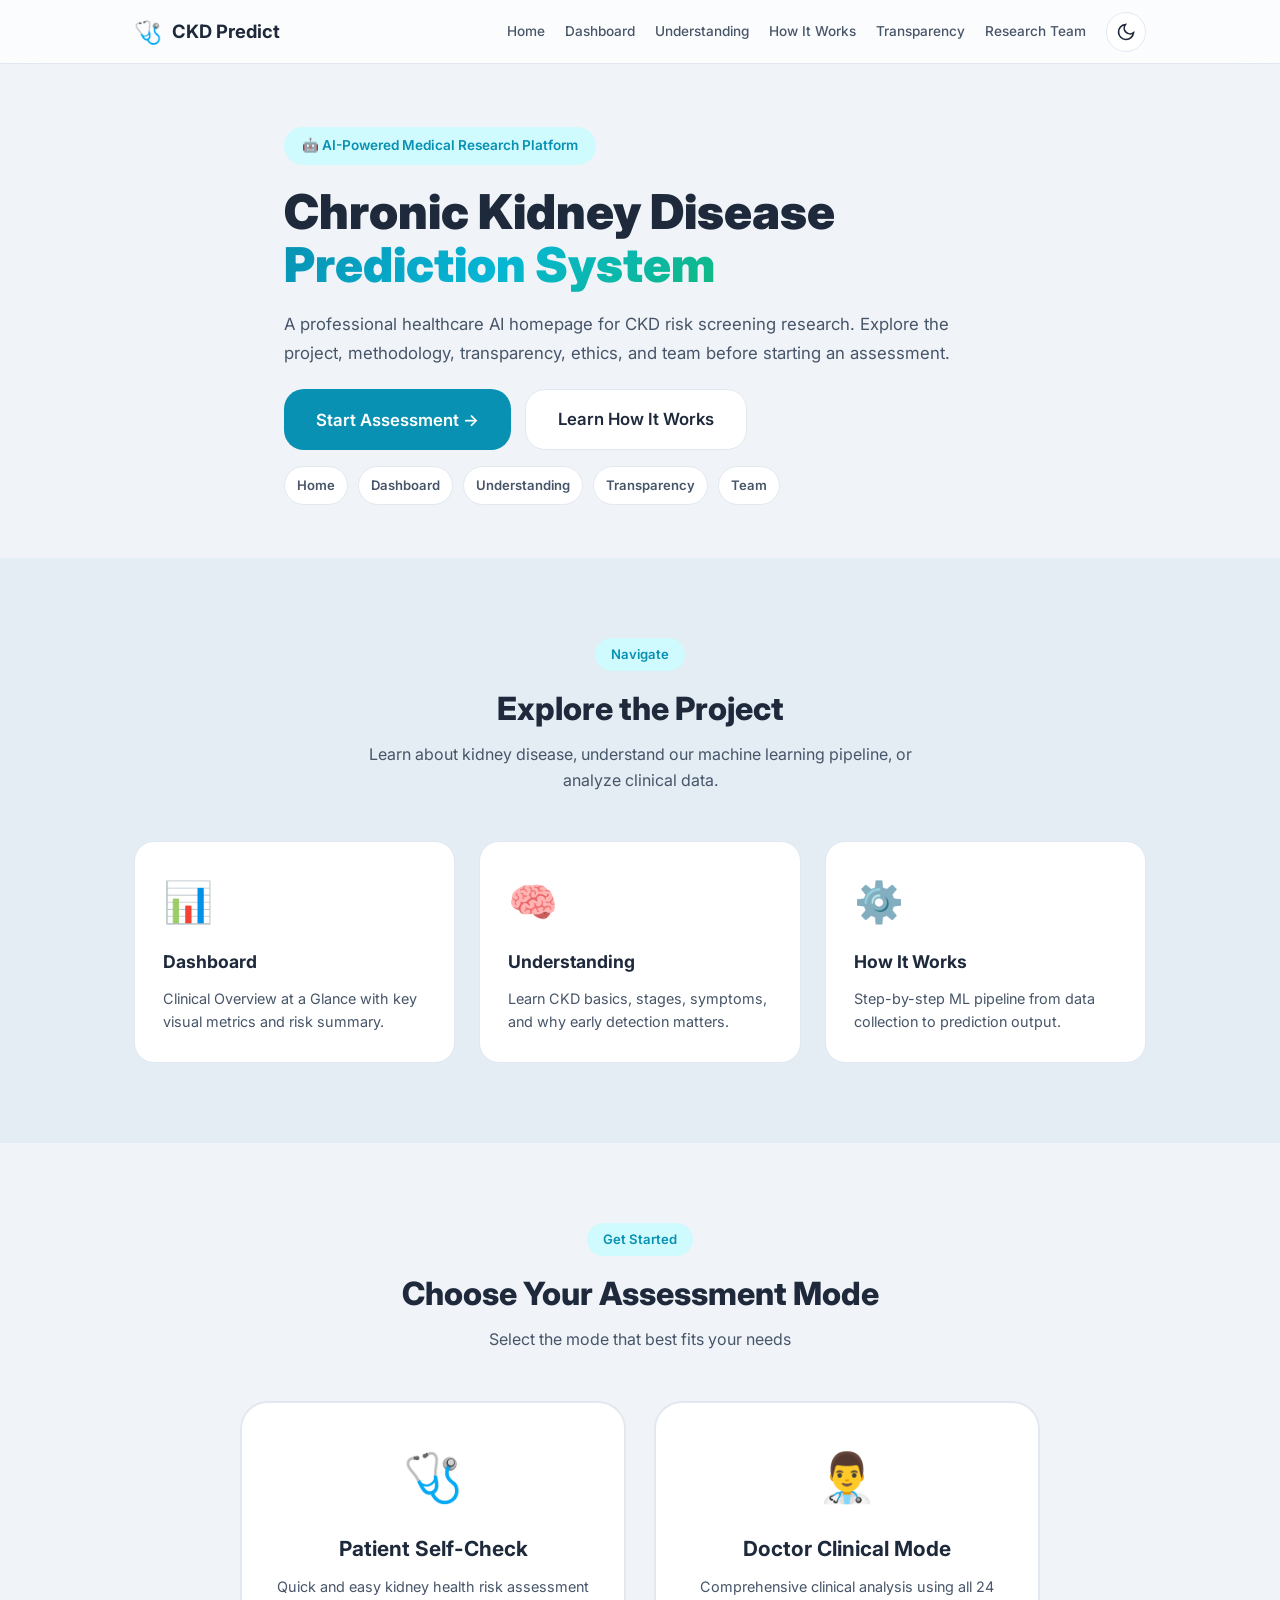
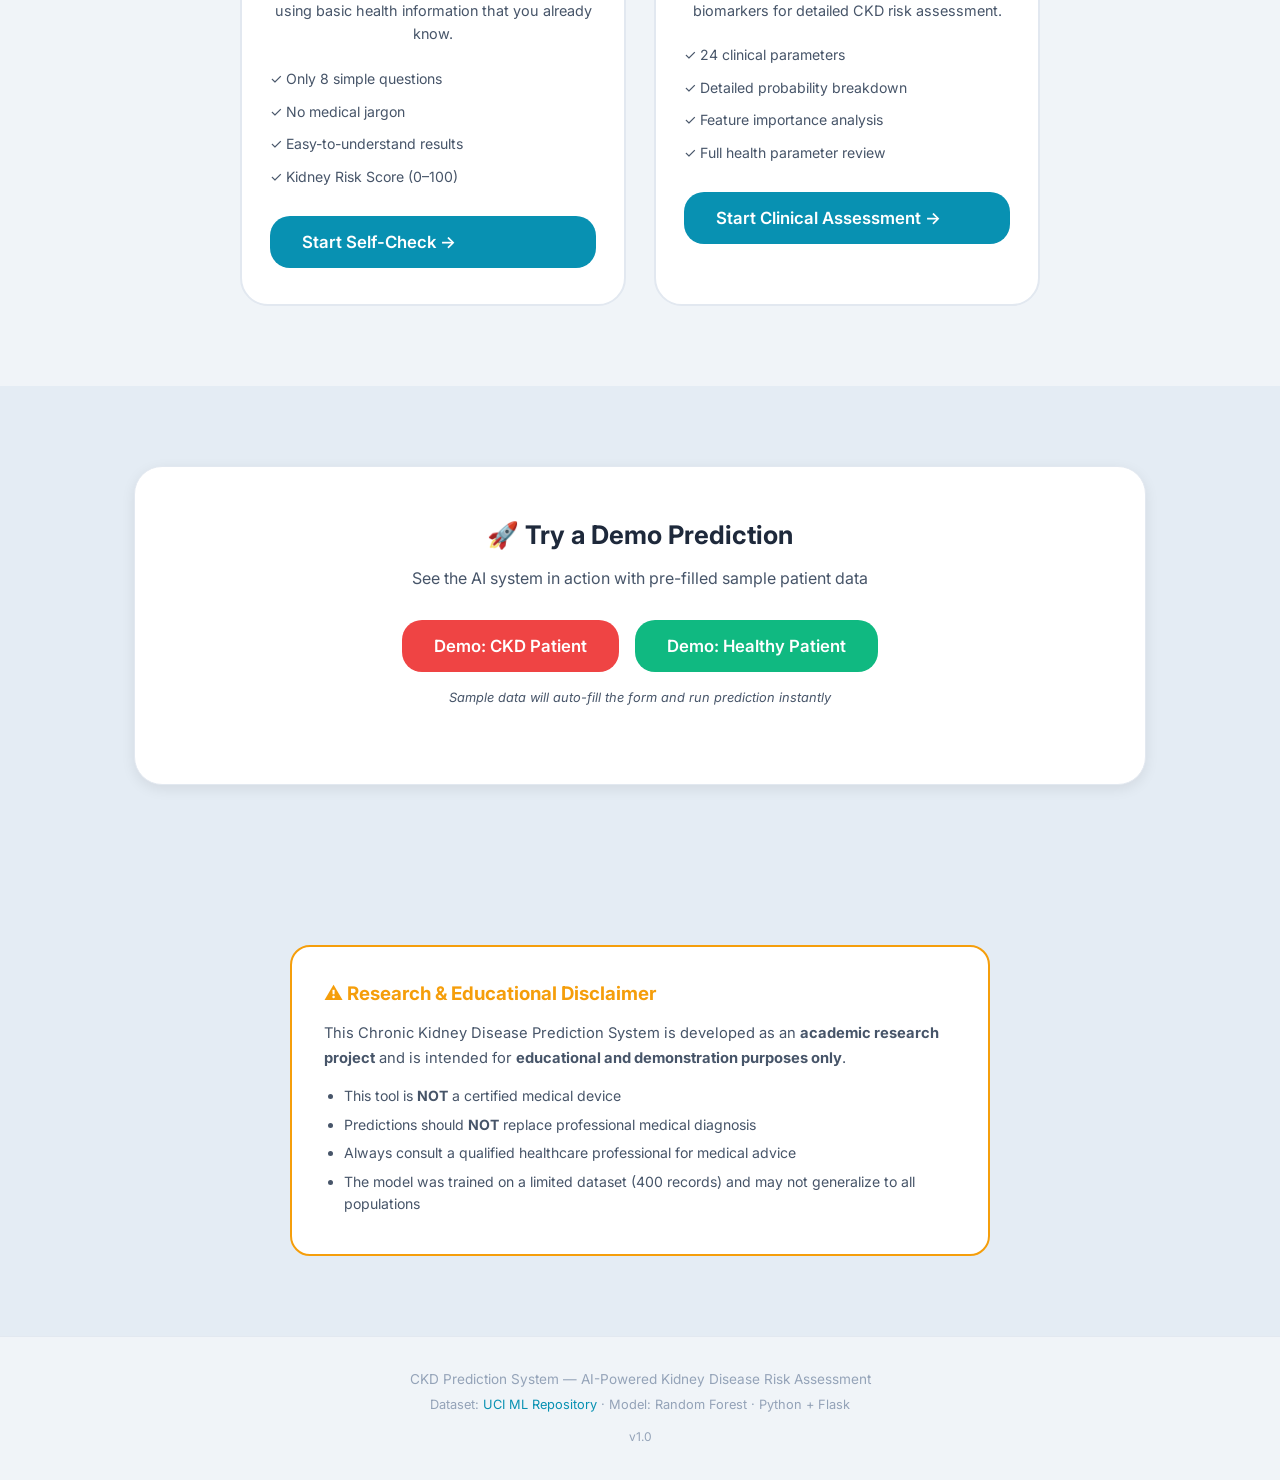
==== commit 3894b2d5: "Merge homepage and improve dashboard UI" ====
--- a/static/index.html
+++ b/static/index.html
@@ -20,9 +20,12 @@
             <a href="#" class="logo" onclick="goHome();return false"><span class="logo-icon">🩺</span><span>CKD
                     Predict</span></a>
             <div class="nav-links">
-                <a href="/about-ckd" class="nav-link">About CKD</a>
+                <a href="/" class="nav-link active">Home</a>
+                <a href="/dashboard" class="nav-link">Dashboard</a>
+                <a href="/about-ckd" class="nav-link">Understanding</a>
                 <a href="/how-it-works" class="nav-link">How It Works</a>
-                <a href="/research" class="nav-link">Research</a>
+                <a href="/transparency" class="nav-link">Transparency</a>
+                <a href="/research-team" class="nav-link">Research Team</a>
                 <button id="theme-toggle" aria-label="Toggle dark mode">
                     <svg class="icon-sun" width="20" height="20" viewBox="0 0 24 24" fill="none" stroke="currentColor"
                         stroke-width="2">
@@ -48,301 +51,46 @@
                 <div class="hero-content">
                     <div class="hero-badge">🤖 AI-Powered Medical Research Platform</div>
                     <h1>Chronic Kidney Disease<br><span class="gradient-text">Prediction System</span></h1>
-                    <p class="hero-desc">Leveraging Random Forest machine learning to predict Chronic Kidney Disease
-                        risk from 24 clinical biomarkers. Trained on the UCI CKD dataset for early detection and
-                        research-grade accuracy.</p>
+                    <p class="hero-desc">A professional healthcare AI homepage for CKD risk screening research. Explore the project,
+                        methodology, transparency, ethics, and team before starting an assessment.</p>
                     <div class="hero-btns">
                         <button id="start-btn" class="btn btn-primary btn-lg">Start Assessment →</button>
                         <a href="/how-it-works" class="btn btn-secondary btn-lg">Learn How It Works</a>
                     </div>
-                    <div class="hero-stats">
-                        <div class="stat-item"><span class="stat-number">400+</span><span class="stat-label">Patients
-                                Trained</span></div>
-                        <div class="stat-item"><span class="stat-number">24</span><span class="stat-label">Clinical
-                                Features</span></div>
-                        <div class="stat-item"><span class="stat-number">97%+</span><span class="stat-label">Model
-                                Accuracy</span></div>
-                    </div>
-                </div>
-                <div class="hero-visual">
-                    <div class="floating-card fc-1"><span>💉</span> Blood Pressure</div>
-                    <div class="floating-card fc-2"><span>🧪</span> Serum Creatinine</div>
-                    <div class="floating-card fc-3"><span>🩸</span> Hemoglobin</div>
-                    <div class="floating-card fc-4"><span>⚕️</span> Random Forest ML</div>
-                    <div class="floating-card fc-5"><span>🧬</span> 24 Biomarkers</div>
-                    <div class="hero-orb"></div>
+                    <div class="hero-links" aria-label="Homepage section navigation">
+                        <a href="/" class="hero-link-chip">Home</a>
+                        <a href="/dashboard" class="hero-link-chip">Dashboard</a>
+                        <a href="/about-ckd" class="hero-link-chip">Understanding</a>
+                        <a href="/transparency" class="hero-link-chip">Transparency</a>
+                        <a href="/research-team" class="hero-link-chip">Team</a>
+                    </div>
                 </div>
             </div>
         </section>
 
-        <!-- WHAT IS CKD -->
-        <section id="about-ckd" class="section">
+        <section class="section section-alt">
             <div class="container">
                 <div class="section-header">
-                    <span class="section-badge">Understanding the Disease</span>
-                    <h2>What is Chronic Kidney Disease?</h2>
-                    <p>CKD is a progressive condition where kidneys gradually lose their ability to filter blood
-                        properly</p>
+                    <span class="section-badge">Navigate</span>
+                    <h2>Explore the Project</h2>
+                    <p>Learn about kidney disease, understand our machine learning pipeline, or analyze clinical data.</p>
                 </div>
                 <div class="info-cards">
-                    <div class="info-card">
-                        <div class="info-icon">🫘</div>
-                        <h3>About CKD</h3>
-                        <p>Chronic Kidney Disease is the gradual loss of kidney function over months or years. Kidneys
-                            filter waste and excess fluids from blood. When damaged, waste builds up to dangerous levels
-                            in the body.</p>
-                    </div>
-                    <div class="info-card">
-                        <div class="info-icon">🌍</div>
-                        <h3>Global Impact</h3>
-                        <p><strong>850 million</strong> people worldwide are affected. CKD causes <strong>2.4 million
-                                deaths/year</strong>, making it the <strong>6th fastest growing</strong> cause of death
-                            globally. 1 in 10 adults has some form of CKD.</p>
-                    </div>
-                    <div class="info-card">
-                        <div class="info-icon">⏰</div>
-                        <h3>Early Detection Matters</h3>
-                        <p>90% of CKD patients are unaware of their condition. Early-stage CKD is <strong>treatable and
-                                manageable</strong>. AI-powered screening can catch it before symptoms appear,
-                            potentially saving lives.</p>
-                    </div>
-                </div>
-            </div>
-        </section>
-
-        <!-- HOW THE AI SYSTEM WORKS -->
-        <section id="how-it-works" class="section section-alt">
-            <div class="container">
-                <div class="section-header">
-                    <span class="section-badge">System Architecture</span>
-                    <h2>How the AI System Works</h2>
-                    <p>A 5-step pipeline from data entry to risk visualization</p>
-                </div>
-                <div class="steps-flow">
-                    <div class="flow-step">
-                        <div class="flow-icon">📋</div>
-                        <h4>Enter Parameters</h4>
-                        <p>Input 24 clinical values through guided form</p>
-                    </div>
-                    <div class="flow-connector">
-                        <div class="flow-line"></div><span>→</span>
-                    </div>
-                    <div class="flow-step">
-                        <div class="flow-icon">⚙️</div>
-                        <h4>Preprocessing</h4>
-                        <p>Data encoding &amp; normalization</p>
-                    </div>
-                    <div class="flow-connector">
-                        <div class="flow-line"></div><span>→</span>
-                    </div>
-                    <div class="flow-step">
-                        <div class="flow-icon">🌲</div>
-                        <h4>Random Forest</h4>
-                        <p>100-tree ensemble analysis</p>
-                    </div>
-                    <div class="flow-connector">
-                        <div class="flow-line"></div><span>→</span>
-                    </div>
-                    <div class="flow-step">
-                        <div class="flow-icon">🎯</div>
-                        <h4>Risk Prediction</h4>
-                        <p>CKD probability scoring</p>
-                    </div>
-                    <div class="flow-connector">
-                        <div class="flow-line"></div><span>→</span>
-                    </div>
-                    <div class="flow-step">
-                        <div class="flow-icon">📊</div>
-                        <h4>Dashboard</h4>
-                        <p>Visual results &amp; health analysis</p>
-                    </div>
-                </div>
-            </div>
-        </section>
-
-        <!-- DATASET & MODEL -->
-        <section id="dataset-model" class="section">
-            <div class="container">
-                <div class="section-header">
-                    <span class="section-badge">Research Foundation</span>
-                    <h2>Dataset &amp; Model Performance</h2>
-                </div>
-                <div class="model-grid">
-                    <div class="model-info-card">
-                        <h3>📁 UCI CKD Dataset</h3>
-                        <div class="model-facts">
-                            <div class="fact"><span class="fact-label">Source</span><span class="fact-value">UCI ML
-                                    Repository</span></div>
-                            <div class="fact"><span class="fact-label">Patients</span><span class="fact-value">400
-                                    records</span></div>
-                            <div class="fact"><span class="fact-label">Features</span><span class="fact-value">24
-                                    clinical</span></div>
-                            <div class="fact"><span class="fact-label">Target</span><span class="fact-value">CKD / Not
-                                    CKD</span></div>
-                            <div class="fact"><span class="fact-label">Split</span><span class="fact-value">80% train ·
-                                    20% test</span></div>
-                            <div class="fact"><span class="fact-label">Final Model</span><span class="fact-value">Random
-                                    Forest (100 trees)</span></div>
-                        </div>
-                    </div>
-                    <div class="model-chart-card">
-                        <h3>📊 Model Comparison</h3>
-                        <div class="perf-chart">
-                            <div class="perf-row"><span class="perf-name">Logistic Regression</span>
-                                <div class="perf-track">
-                                    <div class="perf-bar" style="width:95%">95.0%</div>
-                                </div>
-                            </div>
-                            <div class="perf-row"><span class="perf-name">Decision Tree</span>
-                                <div class="perf-track">
-                                    <div class="perf-bar" style="width:93.75%">93.8%</div>
-                                </div>
-                            </div>
-                            <div class="perf-row best"><span class="perf-name">Random Forest 🏆</span>
-                                <div class="perf-track">
-                                    <div class="perf-bar rf" style="width:97.5%">97.5%</div>
-                                </div>
-                            </div>
-                        </div>
-                        <p class="chart-note">Accuracy scores on 20% held-out test set (stratified)</p>
-                    </div>
-                </div>
-            </div>
-        </section>
-
-        <!-- KEY CLINICAL PARAMETERS -->
-        <section id="biomarkers" class="section section-alt">
-            <div class="container">
-                <div class="section-header">
-                    <span class="section-badge">Clinical Biomarkers</span>
-                    <h2>Key Parameters for CKD Detection</h2>
-                    <p>The most important clinical indicators used by our model</p>
-                </div>
-                <div class="bio-cards">
-                    <div class="bio-card">
-                        <div class="bio-icon bc-red">🧪</div>
-                        <h4>Serum Creatinine</h4>
-                        <p>Waste product from muscle metabolism filtered by kidneys. Elevated levels (>1.2 mg/dL) are
-                            one of the strongest indicators of impaired kidney function.</p><span
-                            class="bio-range">Normal: 0.6–1.2 mg/dL</span>
-                    </div>
-                    <div class="bio-card">
-                        <div class="bio-icon bc-blue">🩸</div>
-                        <h4>Hemoglobin</h4>
-                        <p>Kidneys produce erythropoietin to stimulate red blood cell production. Low hemoglobin (<12
-                                g/dL) indicates anemia, a common CKD complication.</p><span class="bio-range">Normal:
-                                    12–17 g/dL</span>
-                    </div>
-                    <div class="bio-card">
-                        <div class="bio-icon bc-purple">💉</div>
-                        <h4>Blood Pressure</h4>
-                        <p>High blood pressure damages the small blood vessels in kidneys over time. It is both a
-                            leading cause and a consequence of kidney disease.</p><span class="bio-range">Normal: 60–80
-                            mm/Hg</span>
-                    </div>
-                    <div class="bio-card">
-                        <div class="bio-icon bc-orange">🍬</div>
-                        <h4>Blood Glucose</h4>
-                        <p>Diabetes is the #1 cause of CKD globally. Persistently high blood sugar damages the kidney's
-                            filtering units (glomeruli).</p><span class="bio-range">Normal: 70–140 mg/dL</span>
-                    </div>
-                    <div class="bio-card">
-                        <div class="bio-icon bc-green">💧</div>
-                        <h4>Blood Urea</h4>
-                        <p>Urea is a byproduct of protein metabolism. When kidneys can't filter effectively, blood urea
-                            nitrogen rises above normal levels.</p><span class="bio-range">Normal: 7–20 mg/dL</span>
-                    </div>
-                </div>
-            </div>
-        </section>
-
-        <!-- CKD STAGES -->
-        <section id="ckd-stages" class="section">
-            <div class="container">
-                <div class="section-header">
-                    <span class="section-badge">Disease Progression</span>
-                    <h2>The 5 Stages of CKD</h2>
-                    <p>CKD progresses through stages based on kidney filtration rate (GFR)</p>
-                </div>
-                <div class="stages-timeline">
-                    <div class="stage s1">
-                        <div class="stage-num">1</div>
-                        <h4>Mild Damage</h4>
-                        <p>GFR ≥ 90 · Kidney damage with normal function</p>
-                    </div>
-                    <div class="stage s2">
-                        <div class="stage-num">2</div>
-                        <h4>Early Decline</h4>
-                        <p>GFR 60–89 · Mild loss of function</p>
-                    </div>
-                    <div class="stage s3">
-                        <div class="stage-num">3</div>
-                        <h4>Moderate Damage</h4>
-                        <p>GFR 30–59 · Noticeable loss of function</p>
-                    </div>
-                    <div class="stage s4">
-                        <div class="stage-num">4</div>
-                        <h4>Severe Damage</h4>
-                        <p>GFR 15–29 · Severe loss of function</p>
-                    </div>
-                    <div class="stage s5">
-                        <div class="stage-num">5</div>
-                        <h4>Kidney Failure</h4>
-                        <p>GFR < 15 · Dialysis or transplant needed</p>
-                    </div>
-                </div>
-            </div>
-        </section>
-
-        <!-- AI VS TRADITIONAL -->
-        <section id="comparison" class="section section-alt">
-            <div class="container">
-                <div class="section-header">
-                    <span class="section-badge">Why AI?</span>
-                    <h2>AI vs Traditional Diagnosis</h2>
-                </div>
-                <div class="compare-wrapper">
-                    <table class="compare-table">
-                        <thead>
-                            <tr>
-                                <th>Criteria</th>
-                                <th>Traditional</th>
-                                <th>AI-Assisted ✨</th>
-                            </tr>
-                        </thead>
-                        <tbody>
-                            <tr>
-                                <td>Speed</td>
-                                <td>Hours to days</td>
-                                <td class="highlight">Seconds</td>
-                            </tr>
-                            <tr>
-                                <td>Consistency</td>
-                                <td>Varies by clinician</td>
-                                <td class="highlight">100% consistent</td>
-                            </tr>
-                            <tr>
-                                <td>Cost</td>
-                                <td>Lab + consultation fees</td>
-                                <td class="highlight">Minimal compute cost</td>
-                            </tr>
-                            <tr>
-                                <td>Scalability</td>
-                                <td>Limited by staff</td>
-                                <td class="highlight">Unlimited parallel</td>
-                            </tr>
-                            <tr>
-                                <td>Early Detection</td>
-                                <td>Often missed at Stage 1–2</td>
-                                <td class="highlight">Pattern recognition</td>
-                            </tr>
-                            <tr>
-                                <td>24/7 Availability</td>
-                                <td>Office hours only</td>
-                                <td class="highlight">Always available</td>
-                            </tr>
-                        </tbody>
-                    </table>
+                    <a href="/dashboard" class="info-card" style="text-align:left; text-decoration:none; color:inherit;">
+                        <div class="info-icon">📊</div>
+                        <h3>Dashboard</h3>
+                        <p>Clinical Overview at a Glance with key visual metrics and risk summary.</p>
+                    </a>
+                    <a href="/about-ckd" class="info-card" style="text-align:left; text-decoration:none; color:inherit;">
+                        <div class="info-icon">🧠</div>
+                        <h3>Understanding</h3>
+                        <p>Learn CKD basics, stages, symptoms, and why early detection matters.</p>
+                    </a>
+                    <a href="/how-it-works" class="info-card" style="text-align:left; text-decoration:none; color:inherit;">
+                        <div class="info-icon">⚙️</div>
+                        <h3>How It Works</h3>
+                        <p>Step-by-step ML pipeline from data collection to prediction output.</p>
+                    </a>
                 </div>
             </div>
         </section>
@@ -523,39 +271,63 @@
                     <p class="score-caption" id="score-caption">Calculating...</p>
                 </div>
             </div>
-            <!-- Gauge + Probability -->
-            <div class="results-row">
-                <div class="result-card">
-                    <h3>⚡ Risk Gauge</h3>
+            <!-- Gauge + Probability Dashboard -->
+            <div class="results-row dashboard-row">
+                <div class="result-card result-card-gauge">
+                    <h3>⚡ Kidney Disease Risk</h3>
                     <div class="gauge-container">
-                        <div class="gauge-body">
-                            <div class="gauge-fill"></div>
-                            <div class="gauge-cover"></div>
-                            <div class="gauge-needle" id="gauge-needle"></div>
-                            <div class="gauge-center-dot"></div>
+                        <svg class="risk-gauge" viewBox="0 0 240 150" aria-label="Kidney disease risk gauge">
+                            <path class="risk-gauge-bg" d="M20 130 A100 100 0 0 1 220 130"></path>
+                            <path class="risk-gauge-fill" id="risk-gauge-fill" d="M20 130 A100 100 0 0 1 220 130"></path>
+                        </svg>
+                        <div class="gauge-value" id="gauge-value">0%</div>
+                        <div class="gauge-sub" id="gauge-sub">Calculating...</div>
+                        <div class="gauge-thresholds">
+                            <span class="g-low">Low</span>
+                            <span class="g-mod">Moderate</span>
+                            <span class="g-high">High</span>
                         </div>
-                        <div class="gauge-labels"><span class="g-low">Low</span><span class="g-mod">Moderate</span><span
-                                class="g-high">High</span></div>
-                        <div class="gauge-value" id="gauge-value">0%</div>
-                    </div>
-                </div>
-                <div class="result-card">
-                    <h3>📊 Probability Breakdown</h3>
-                    <div class="prob-bars">
-                        <div class="prob-item">
-                            <div class="prob-header"><span>CKD Risk</span><span id="prob-ckd-val">0%</span></div>
-                            <div class="prob-track">
-                                <div class="prob-fill ckd-bar" id="prob-ckd-bar"></div>
+                    </div>
+                </div>
+
+                <div class="results-right-col">
+                    <div class="result-card">
+                        <h3>📊 Probability Breakdown</h3>
+                        <div class="prob-bars">
+                            <div class="prob-item">
+                                <div class="prob-header"><span>CKD Risk</span><span id="prob-ckd-val">0%</span></div>
+                                <div class="prob-track">
+                                    <div class="prob-fill ckd-bar" id="prob-ckd-bar"></div>
+                                </div>
+                            </div>
+                            <div class="prob-item">
+                                <div class="prob-header"><span>Healthy</span><span id="prob-ok-val">0%</span></div>
+                                <div class="prob-track">
+                                    <div class="prob-fill ok-bar" id="prob-ok-bar"></div>
+                                </div>
                             </div>
                         </div>
-                        <div class="prob-item">
-                            <div class="prob-header"><span>Healthy</span><span id="prob-ok-val">0%</span></div>
-                            <div class="prob-track">
-                                <div class="prob-fill ok-bar" id="prob-ok-bar"></div>
-                            </div>
+                        <div class="risk-level" id="risk-level"></div>
+                    </div>
+
+                    <div class="mini-panel-grid">
+                        <div class="mini-panel">
+                            <h4>Patient Activity</h4>
+                            <ul id="activity-log">
+                                <li>Clinical profile analyzed</li>
+                                <li>Risk score generated</li>
+                                <li>Biomarker review prepared</li>
+                            </ul>
                         </div>
-                    </div>
-                    <div class="risk-level" id="risk-level"></div>
+                        <div class="mini-panel">
+                            <h4>Recommended Next Steps</h4>
+                            <ul id="next-steps-list">
+                                <li>Review blood pressure trends</li>
+                                <li>Check creatinine and eGFR labs</li>
+                                <li>Consult a healthcare professional</li>
+                            </ul>
+                        </div>
+                    </div>
                 </div>
             </div>
 
--- a/static/css/style.css
+++ b/static/css/style.css
@@ -319,20 +319,20 @@
 
 /* HERO */
 #hero {
-  min-height: 100vh;
-  padding-top: calc(var(--nav-height) + 40px);
+  min-height: 62vh;
+  padding-top: calc(var(--nav-height) + 54px);
+  padding-bottom: 44px;
   display: flex;
   align-items: center
 }
 
 .hero-grid {
-  display: flex;
-  align-items: center;
-  gap: 48px
+  display: block;
+  max-width: 760px
 }
 
 .hero-content {
-  flex: 1
+  max-width: 760px
 }
 
 .hero-badge {
@@ -363,8 +363,8 @@
 .hero-desc {
   font-size: 1.05rem;
   color: var(--text-secondary);
-  margin-bottom: 28px;
-  max-width: 520px;
+  margin-bottom: 22px;
+  max-width: 720px;
   line-height: 1.7
 }
 
@@ -372,31 +372,33 @@
   display: flex;
   gap: 14px;
   flex-wrap: wrap;
-  margin-bottom: 8px
-}
-
-.hero-stats {
-  display: flex;
-  gap: 32px;
-  margin-top: 36px
-}
-
-.stat-item {
-  text-align: center
-}
-
-.stat-number {
-  display: block;
-  font-size: 1.5rem;
-  font-weight: 800;
-  color: var(--primary)
-}
-
-.stat-label {
-  font-size: .78rem;
-  color: var(--text-muted);
-  text-transform: uppercase;
-  letter-spacing: .5px
+  margin-bottom: 16px
+}
+
+.hero-links {
+  display: flex;
+  gap: 10px;
+  flex-wrap: wrap
+}
+
+.hero-link-chip {
+  display: inline-flex;
+  align-items: center;
+  padding: 8px 12px;
+  border-radius: 999px;
+  border: 1px solid var(--border);
+  background: var(--bg-card);
+  color: var(--text-secondary);
+  font-size: .82rem;
+  font-weight: 600;
+  text-decoration: none;
+  transition: all .2s
+}
+
+.hero-link-chip:hover {
+  color: var(--primary);
+  border-color: var(--primary);
+  text-decoration: none
 }
 
 .hero-visual {
@@ -1603,6 +1605,552 @@
   color: var(--danger)
 }
 
+/* RESULTS DASHBOARD OVERRIDE */
+#results {
+  background:
+    radial-gradient(1200px 420px at 10% 0%, rgba(14, 165, 233, .08), transparent 62%),
+    radial-gradient(900px 320px at 90% 10%, rgba(239, 68, 68, .07), transparent 60%),
+    linear-gradient(180deg, #f1f5fb, #e8eef7 40%, #f6f9ff);
+}
+
+[data-theme="dark"] #results {
+  background:
+    radial-gradient(1200px 420px at 10% 0%, rgba(14, 165, 233, .16), transparent 62%),
+    radial-gradient(900px 320px at 90% 10%, rgba(239, 68, 68, .14), transparent 60%),
+    #020617;
+}
+
+#results .container {
+  max-width: 1160px;
+}
+
+.result-top-row {
+  grid-template-columns: 1.4fr .6fr;
+}
+
+.result-hero,
+.health-score-card,
+.result-card,
+.mini-panel {
+  background: var(--bg-card);
+  border: 1px solid var(--border);
+  box-shadow: 0 14px 34px rgba(2, 6, 23, .10);
+  color: var(--text-primary);
+}
+
+[data-theme="dark"] .result-hero,
+[data-theme="dark"] .health-score-card,
+[data-theme="dark"] .result-card,
+[data-theme="dark"] .mini-panel {
+  background: linear-gradient(180deg, rgba(15, 23, 42, .95), rgba(15, 23, 42, .78));
+  border: 1px solid rgba(148, 163, 184, .22);
+  box-shadow: 0 14px 34px rgba(2, 6, 23, .45);
+  color: #dbeafe;
+}
+
+.result-hero.ckd {
+  background:
+    radial-gradient(480px 150px at 80% 0%, rgba(239, 68, 68, .12), transparent 70%),
+    linear-gradient(180deg, #fff7f7, #fff);
+}
+
+.result-hero.not-ckd {
+  background:
+    radial-gradient(480px 150px at 80% 0%, rgba(16, 185, 129, .12), transparent 70%),
+    linear-gradient(180deg, #f3fffa, #fff);
+}
+
+[data-theme="dark"] .result-hero.ckd {
+  background:
+    radial-gradient(480px 150px at 80% 0%, rgba(239, 68, 68, .2), transparent 70%),
+    linear-gradient(180deg, rgba(15, 23, 42, .95), rgba(15, 23, 42, .78));
+}
+
+[data-theme="dark"] .result-hero.not-ckd {
+  background:
+    radial-gradient(480px 150px at 80% 0%, rgba(16, 185, 129, .18), transparent 70%),
+    linear-gradient(180deg, rgba(15, 23, 42, .95), rgba(15, 23, 42, .78));
+}
+
+.result-label {
+  color: var(--text-primary);
+}
+
+[data-theme="dark"] .result-label {
+  color: #f8fafc;
+}
+
+.dashboard-row {
+  grid-template-columns: 1fr .95fr;
+  align-items: stretch;
+}
+
+.results-right-col {
+  display: grid;
+  grid-template-rows: auto auto;
+  gap: 16px;
+}
+
+.mini-panel-grid {
+  display: grid;
+  grid-template-columns: 1fr 1fr;
+  gap: 16px;
+}
+
+.mini-panel {
+  border-radius: var(--radius-lg);
+  padding: 16px;
+}
+
+.mini-panel h4 {
+  margin-bottom: 10px;
+  font-size: .92rem;
+  color: var(--text-primary);
+}
+
+[data-theme="dark"] .mini-panel h4 {
+  color: #e2e8f0;
+}
+
+.mini-panel ul {
+  list-style: none;
+  padding: 0;
+  margin: 0;
+}
+
+.mini-panel li {
+  padding: 7px 0;
+  border-bottom: 1px solid rgba(148, 163, 184, .22);
+  color: var(--text-secondary);
+  font-size: .83rem;
+}
+
+[data-theme="dark"] .mini-panel li {
+  border-bottom: 1px solid rgba(148, 163, 184, .16);
+  color: #bfdbfe;
+}
+
+.mini-panel li:last-child {
+  border-bottom: none;
+}
+
+.result-card-gauge {
+  display: flex;
+  flex-direction: column;
+}
+
+.gauge-container {
+  margin-top: 6px;
+}
+
+.risk-gauge {
+  width: 100%;
+  max-width: 290px;
+  height: auto;
+}
+
+.risk-gauge-bg,
+.risk-gauge-fill {
+  fill: none;
+  stroke-linecap: round;
+  stroke-width: 16;
+}
+
+.risk-gauge-bg {
+  stroke: rgba(148, 163, 184, .34);
+}
+
+.risk-gauge-fill {
+  stroke: #22c55e;
+  transition: stroke-dashoffset 1s ease, stroke .4s ease;
+  filter: drop-shadow(0 0 8px rgba(56, 189, 248, .35));
+}
+
+.gauge-value {
+  margin-top: -24px;
+  color: var(--text-primary);
+}
+
+[data-theme="dark"] .gauge-value {
+  color: #f8fafc;
+}
+
+.gauge-sub {
+  margin-top: 2px;
+  font-size: .88rem;
+  color: var(--text-secondary);
+  font-weight: 600;
+}
+
+[data-theme="dark"] .gauge-sub {
+  color: #cbd5e1;
+}
+
+.gauge-thresholds {
+  margin-top: 10px;
+  display: flex;
+  justify-content: space-between;
+  font-size: .76rem;
+  font-weight: 700;
+}
+
+[data-theme="dark"] .prob-track,
+[data-theme="dark"] .imp-track,
+[data-theme="dark"] .health-item,
+[data-theme="dark"] .dev-row,
+[data-theme="dark"] .result-disclaimer {
+  background: rgba(15, 23, 42, .66);
+  border-color: rgba(148, 163, 184, .2);
+}
+
+[data-theme="dark"] .risk-low {
+  background: rgba(16, 185, 129, .2);
+  color: #86efac;
+}
+
+[data-theme="dark"] .risk-moderate {
+  background: rgba(245, 158, 11, .2);
+  color: #fcd34d;
+}
+
+[data-theme="dark"] .risk-high {
+  background: rgba(239, 68, 68, .2);
+  color: #fca5a5;
+}
+
+/* HOMEPAGE LIVE DASHBOARD */
+.dashboard-home-section {
+  padding-top: 34px;
+}
+
+.home-dash-shell {
+  border-radius: 22px;
+  border: 1px solid rgba(148, 163, 184, .28);
+  background:
+    radial-gradient(1200px 320px at 0% -10%, rgba(14, 165, 233, .12), transparent 65%),
+    linear-gradient(180deg, rgba(255, 255, 255, .94), rgba(255, 255, 255, .9));
+  box-shadow: 0 18px 42px rgba(15, 23, 42, .14);
+  padding: 14px;
+  display: grid;
+  grid-template-columns: 188px 1fr;
+  gap: 14px;
+}
+
+[data-theme="dark"] .home-dash-shell {
+  border: 1px solid rgba(148, 163, 184, .24);
+  background:
+    radial-gradient(1200px 320px at 0% -10%, rgba(14, 165, 233, .2), transparent 65%),
+    linear-gradient(180deg, rgba(2, 6, 23, .95), rgba(2, 6, 23, .92));
+  box-shadow: 0 24px 52px rgba(0, 0, 0, .38);
+}
+
+.home-dash-sidebar {
+  border-radius: 16px;
+  border: 1px solid rgba(148, 163, 184, .2);
+  background: rgba(255, 255, 255, .72);
+  padding: 12px;
+  display: flex;
+  flex-direction: column;
+  min-height: 490px;
+}
+
+[data-theme="dark"] .home-dash-sidebar {
+  background: rgba(15, 23, 42, .74);
+}
+
+.home-dash-title {
+  font-size: .95rem;
+  font-weight: 800;
+  margin-bottom: 14px;
+}
+
+.home-dash-menu {
+  list-style: none;
+  padding: 0;
+  margin: 0;
+  display: flex;
+  flex-direction: column;
+  gap: 8px;
+}
+
+.home-dash-menu li {
+  padding: 10px 12px;
+  border-radius: 10px;
+  font-size: .85rem;
+  color: var(--text-secondary);
+  border: 1px solid transparent;
+}
+
+.home-dash-menu li.active {
+  color: #fff;
+  background: linear-gradient(135deg, #0ea5e9, #2563eb);
+  border-color: rgba(125, 211, 252, .4);
+}
+
+[data-theme="dark"] .home-dash-menu li {
+  color: #94a3b8;
+}
+
+.home-dash-footer {
+  margin-top: auto;
+  padding: 10px 12px;
+  border-top: 1px solid rgba(148, 163, 184, .25);
+  color: var(--text-secondary);
+  font-size: .85rem;
+}
+
+[data-theme="dark"] .home-dash-footer {
+  color: #94a3b8;
+}
+
+.home-dash-main {
+  display: grid;
+  gap: 12px;
+}
+
+.home-dash-topbar {
+  border-radius: 14px;
+  border: 1px solid rgba(148, 163, 184, .2);
+  background: rgba(255, 255, 255, .76);
+  padding: 12px 14px;
+  display: flex;
+  justify-content: space-between;
+  align-items: center;
+  gap: 10px;
+}
+
+[data-theme="dark"] .home-dash-topbar {
+  background: rgba(15, 23, 42, .78);
+}
+
+.topbar-meta {
+  margin-left: 10px;
+  color: var(--text-muted);
+  font-size: .8rem;
+}
+
+.home-risk-chip {
+  display: inline-flex;
+  align-items: center;
+  gap: 8px;
+  border-radius: 999px;
+  padding: 6px 12px;
+  font-size: .78rem;
+  font-weight: 700;
+  border: 1px solid rgba(148, 163, 184, .28);
+  background: rgba(14, 165, 233, .1);
+}
+
+.chip-dot {
+  width: 8px;
+  height: 8px;
+  border-radius: 50%;
+  background: #22c55e;
+}
+
+.home-metrics-grid {
+  display: grid;
+  grid-template-columns: repeat(4, 1fr);
+  gap: 10px;
+}
+
+.home-metric-card {
+  border-radius: 12px;
+  border: 1px solid rgba(148, 163, 184, .2);
+  background: rgba(255, 255, 255, .8);
+  padding: 12px;
+}
+
+[data-theme="dark"] .home-metric-card {
+  background: rgba(15, 23, 42, .82);
+}
+
+.home-metric-card h4 {
+  font-size: .78rem;
+  color: var(--text-muted);
+  margin-bottom: 4px;
+}
+
+[data-theme="dark"] .home-metric-card h4 {
+  color: #94a3b8;
+}
+
+.home-metric-value {
+  font-size: 1rem;
+  font-weight: 700;
+  margin-bottom: 4px;
+}
+
+.home-metric-card.state-good .home-metric-value {
+  color: #10b981;
+}
+
+.home-metric-card.state-moderate .home-metric-value {
+  color: #f59e0b;
+}
+
+.home-metric-card.state-high .home-metric-value {
+  color: #ef4444;
+}
+
+.mini-spark {
+  width: 100%;
+  height: 34px;
+}
+
+.mini-spark polyline {
+  fill: none;
+  stroke: #38bdf8;
+  stroke-width: 2;
+}
+
+.mini-spark.spark-warn polyline {
+  stroke: #fb7185;
+}
+
+.home-analytics-grid {
+  display: grid;
+  grid-template-columns: 1.2fr .8fr;
+  gap: 12px;
+}
+
+.home-analysis-card,
+.home-side-card {
+  border-radius: 14px;
+  border: 1px solid rgba(148, 163, 184, .2);
+  background: rgba(255, 255, 255, .8);
+  padding: 14px;
+}
+
+[data-theme="dark"] .home-analysis-card,
+[data-theme="dark"] .home-side-card {
+  background: rgba(15, 23, 42, .8);
+}
+
+.home-analysis-card h3 {
+  margin-bottom: 10px;
+  font-size: .95rem;
+}
+
+.home-analysis-inner {
+  display: grid;
+  grid-template-columns: 1fr 220px;
+  gap: 10px;
+  align-items: center;
+}
+
+.home-chart-wrap {
+  border-radius: 10px;
+  padding: 8px;
+  background: rgba(148, 163, 184, .1);
+}
+
+[data-theme="dark"] .home-chart-wrap {
+  background: rgba(15, 23, 42, .55);
+}
+
+.home-risk-chart {
+  width: 100%;
+  height: 180px;
+}
+
+.chart-grid {
+  stroke: rgba(148, 163, 184, .25);
+  stroke-width: 1;
+}
+
+.chart-area {
+  fill: url(#homeAreaGrad);
+}
+
+.chart-line {
+  fill: none;
+  stroke: #60a5fa;
+  stroke-width: 3;
+}
+
+.chart-point {
+  fill: #ef4444;
+}
+
+.home-mini-gauge {
+  text-align: center;
+}
+
+.home-risk-gauge {
+  width: 100%;
+  max-width: 210px;
+}
+
+.home-risk-gauge-bg,
+.home-risk-gauge-fill {
+  fill: none;
+  stroke-linecap: round;
+  stroke-width: 14;
+}
+
+.home-risk-gauge-bg {
+  stroke: rgba(148, 163, 184, .3);
+}
+
+.home-risk-gauge-fill {
+  stroke: #22c55e;
+  transition: stroke-dashoffset 1s ease, stroke .4s ease;
+  filter: drop-shadow(0 0 8px rgba(56, 189, 248, .35));
+}
+
+.home-risk-value {
+  margin-top: -20px;
+  font-size: 1.8rem;
+  font-weight: 800;
+}
+
+.home-risk-status {
+  font-size: .86rem;
+  font-weight: 600;
+  color: var(--text-secondary);
+}
+
+[data-theme="dark"] .home-risk-status {
+  color: #cbd5e1;
+}
+
+.home-side-stack {
+  display: grid;
+  gap: 12px;
+}
+
+.home-side-card h4 {
+  margin-bottom: 8px;
+  font-size: .9rem;
+}
+
+.home-side-card ul {
+  list-style: none;
+  padding: 0;
+  margin: 0;
+}
+
+.home-side-card li {
+  font-size: .82rem;
+  padding: 6px 0;
+  border-bottom: 1px solid rgba(148, 163, 184, .2);
+  color: var(--text-secondary);
+}
+
+[data-theme="dark"] .home-side-card li {
+  color: #bfdbfe;
+}
+
+.home-side-card li:last-child {
+  border-bottom: 0;
+}
+
+.home-dash-actions {
+  display: flex;
+  gap: 10px;
+}
+
 /* HEALTH GRID */
 .health-grid {
   display: grid;
@@ -2010,6 +2558,14 @@
     grid-template-columns: 1fr
   }
 
+  .dashboard-row {
+    grid-template-columns: 1fr;
+  }
+
+  .mini-panel-grid {
+    grid-template-columns: 1fr;
+  }
+
   .result-top-row {
     grid-template-columns: 1fr
   }
@@ -2028,6 +2584,35 @@
 
   .bio-cards {
     grid-template-columns: 1fr
+  }
+
+  .home-dash-shell {
+    grid-template-columns: 1fr;
+  }
+
+  .home-dash-sidebar {
+    min-height: auto;
+  }
+
+  .home-dash-menu {
+    flex-direction: row;
+    flex-wrap: wrap;
+  }
+
+  .home-metrics-grid {
+    grid-template-columns: repeat(2, 1fr);
+  }
+
+  .home-analytics-grid {
+    grid-template-columns: 1fr;
+  }
+
+  .home-analysis-inner {
+    grid-template-columns: 1fr;
+  }
+
+  .home-dash-actions {
+    flex-wrap: wrap;
   }
 
   .imp-label {
@@ -2064,6 +2649,10 @@
 
   .mode-cards {
     grid-template-columns: 1fr
+  }
+
+  .home-metrics-grid {
+    grid-template-columns: 1fr;
   }
 }
 
@@ -2575,6 +3164,178 @@
   border-radius: 4px
 }
 
+/* Homepage research content blocks */
+.transparency-grid,
+.academic-grid {
+  display: grid;
+  grid-template-columns: repeat(2, minmax(0, 1fr));
+  gap: 20px
+}
+
+.transparency-card,
+.academic-card {
+  background: var(--bg-card);
+  border: 1px solid var(--border);
+  border-radius: var(--radius-lg);
+  padding: 24px;
+  box-shadow: var(--shadow-sm);
+  transition: transform .25s, box-shadow .25s
+}
+
+.transparency-card:hover,
+.academic-card:hover {
+  transform: translateY(-3px);
+  box-shadow: var(--shadow-md)
+}
+
+.transparency-card h3,
+.academic-card h4 {
+  font-size: 1.02rem;
+  margin-bottom: 8px
+}
+
+.transparency-card p,
+.academic-card p {
+  font-size: .9rem;
+  color: var(--text-secondary);
+  line-height: 1.7
+}
+
+.policy-grid {
+  max-width: 900px;
+  margin: 0 auto;
+  display: grid;
+  grid-template-columns: repeat(2, minmax(0, 1fr));
+  gap: 16px
+}
+
+.policy-item {
+  display: flex;
+  gap: 14px;
+  align-items: flex-start;
+  background: var(--bg-card);
+  border: 1px solid var(--border);
+  border-radius: var(--radius-md);
+  padding: 18px 20px
+}
+
+.policy-icon {
+  width: 36px;
+  height: 36px;
+  border-radius: 50%;
+  background: var(--primary-light);
+  color: var(--primary);
+  display: flex;
+  align-items: center;
+  justify-content: center;
+  font-size: 1.05rem;
+  flex-shrink: 0
+}
+
+.policy-item h4 {
+  font-size: .95rem;
+  margin-bottom: 4px
+}
+
+.policy-item p {
+  font-size: .86rem;
+  color: var(--text-secondary);
+  line-height: 1.65
+}
+
+.team-panel {
+  max-width: 900px;
+  margin: 0 auto;
+  background: var(--bg-card);
+  border: 1px solid var(--border);
+  border-radius: var(--radius-xl);
+  padding: 30px;
+  box-shadow: var(--shadow-md)
+}
+
+.team-members-grid {
+  display: grid;
+  grid-template-columns: repeat(3, minmax(0, 1fr));
+  gap: 16px;
+  margin-bottom: 16px
+}
+
+.member-card {
+  border: 1px solid var(--border);
+  border-radius: var(--radius-lg);
+  padding: 20px;
+  background: var(--bg-primary)
+}
+
+.member-avatar {
+  width: 60px;
+  height: 60px;
+  border-radius: 50%;
+  background: linear-gradient(135deg, var(--primary), var(--accent));
+  color: #fff;
+  display: flex;
+  align-items: center;
+  justify-content: center;
+  font-size: 1.2rem;
+  font-weight: 800;
+  flex-shrink: 0;
+  margin-bottom: 10px
+}
+
+.member-card h3,
+.mentor-card h3 {
+  font-size: 1.02rem;
+  margin-bottom: 4px;
+  line-height: 1.35
+}
+
+.member-role {
+  color: var(--primary);
+  font-weight: 700;
+  font-size: .85rem;
+  line-height: 1.5
+}
+
+.mentor-card {
+  display: flex;
+  gap: 12px;
+  align-items: center;
+  border: 1px solid var(--primary);
+  border-radius: var(--radius-lg);
+  background: var(--primary-light);
+  padding: 16px;
+  margin-bottom: 18px
+}
+
+.mentor-avatar {
+  margin-bottom: 0;
+  background: linear-gradient(135deg, #0e7490, var(--primary))
+}
+
+.team-stack {
+  margin-top: 18px
+}
+
+.team-stack h4 {
+  font-size: 1rem;
+  margin-bottom: 10px
+}
+
+.stack-tags {
+  display: flex;
+  flex-wrap: wrap;
+  gap: 10px
+}
+
+.stack-tags span {
+  padding: 8px 12px;
+  border-radius: 999px;
+  background: var(--primary-light);
+  color: var(--primary);
+  font-size: .82rem;
+  font-weight: 700
+}
+
 /* Standalone page responsive */
 @media(max-width:768px) {
   .page-hero h1 {
@@ -2605,4 +3366,22 @@
   .pipeline-step::after {
     display: none
   }
+
+  .transparency-grid,
+  .policy-grid,
+  .academic-grid {
+    grid-template-columns: 1fr
+  }
+
+  .team-panel {
+    padding: 22px
+  }
+
+  .team-members-grid {
+    grid-template-columns: 1fr
+  }
+
+  .mentor-card {
+    align-items: flex-start
+  }
 }
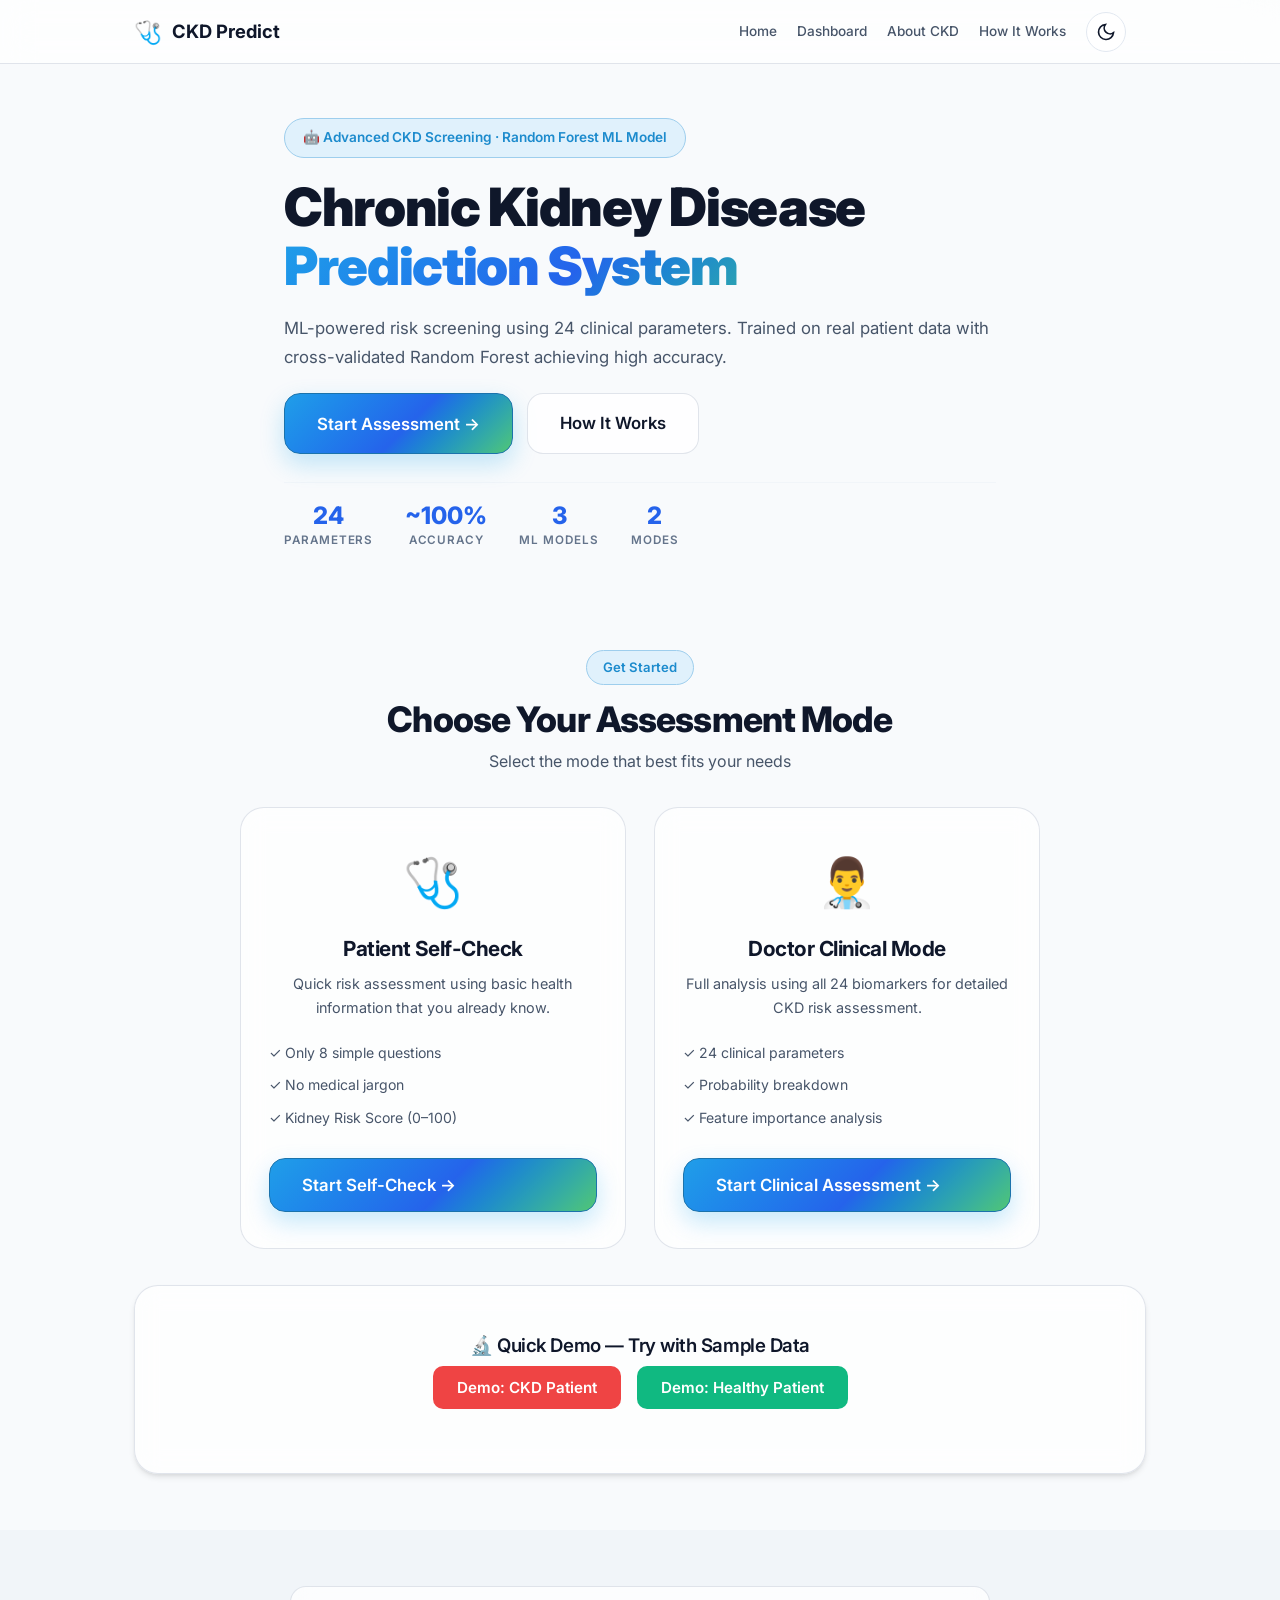
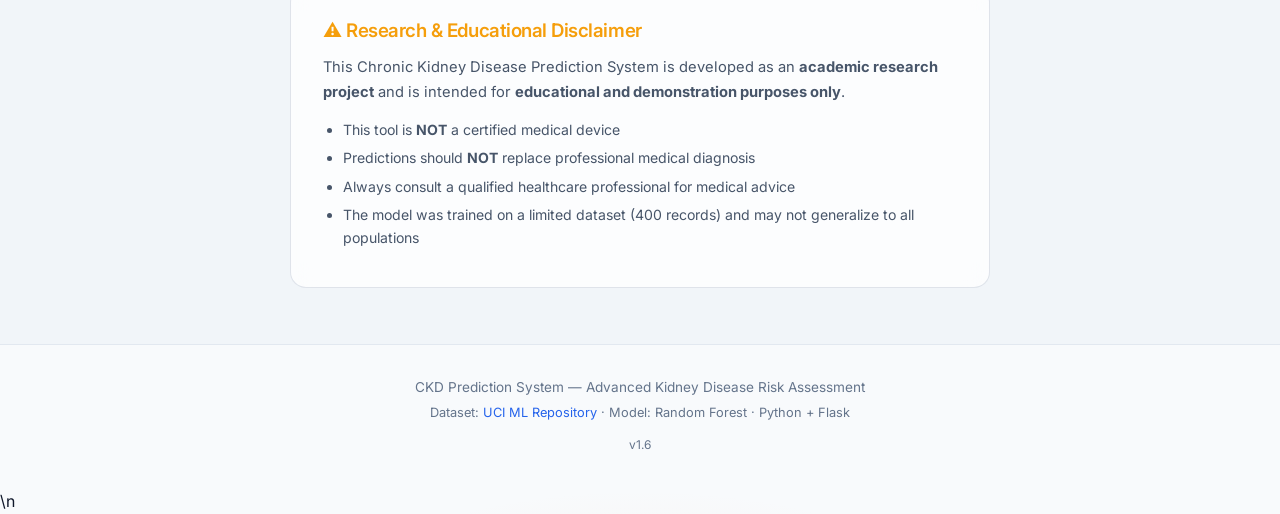
==== commit f0b731e7: "first commit" ====
--- a/static/index.html
+++ b/static/index.html
@@ -6,10 +6,11 @@
     <meta name="viewport" content="width=device-width, initial-scale=1.0">
     <title>CKD Prediction System — Chronic Kidney Disease Risk Assessment</title>
     <meta name="description"
-        content="AI-powered Chronic Kidney Disease prediction system using Random Forest ML model trained on UCI CKD dataset with 24 clinical parameters.">
+        content="Advanced Chronic Kidney Disease prediction system using Random Forest ML model trained on UCI CKD dataset with 24 clinical parameters.">
     <link href="https://fonts.googleapis.com/css2?family=Inter:wght@300;400;500;600;700;800;900&display=swap"
         rel="stylesheet">
     <link rel="stylesheet" href="/static/css/style.css">
+    <script src="/static/js/i18n.js"></script>
 </head>
 
 <body>
@@ -19,13 +20,16 @@
         <div class="nav-content">
             <a href="#" class="logo" onclick="goHome();return false"><span class="logo-icon">🩺</span><span>CKD
                     Predict</span></a>
+            <button id="mobile-menu-toggle" class="mobile-menu-toggle" aria-label="Open navigation menu" aria-controls="mobile-menu-panel" aria-expanded="false">
+                <span></span>
+                <span></span>
+                <span></span>
+            </button>
             <div class="nav-links">
-                <a href="/" class="nav-link active">Home</a>
-                <a href="/dashboard" class="nav-link">Dashboard</a>
-                <a href="/about-ckd" class="nav-link">Understanding</a>
-                <a href="/how-it-works" class="nav-link">How It Works</a>
-                <a href="/transparency" class="nav-link">Transparency</a>
-                <a href="/research-team" class="nav-link">Research Team</a>
+                <a href="/" class="nav-link active" data-i18n="nav.home">Home</a>
+                <a href="/dashboard" class="nav-link" data-i18n="nav.dashboard">Dashboard</a>
+                <a href="/about-ckd" class="nav-link" data-i18n="nav.about">About CKD</a>
+                <a href="/how-it-works" class="nav-link" data-i18n="nav.howItWorks">How It Works</a>
                 <button id="theme-toggle" aria-label="Toggle dark mode">
                     <svg class="icon-sun" width="20" height="20" viewBox="0 0 24 24" fill="none" stroke="currentColor"
                         stroke-width="2">
@@ -38,9 +42,22 @@
                         <path d="M21 12.79A9 9 0 1111.21 3 7 7 0 0021 12.79z" />
                     </svg>
                 </button>
+                <!-- Profile Avatar injected via app.js -->
+                <div id="nav-auth-container"></div>
             </div>
         </div>
     </nav>
+
+    <div id="mobile-menu-overlay" class="mobile-menu-overlay" aria-hidden="true"></div>
+    <aside id="mobile-menu-panel" class="mobile-menu-panel" aria-hidden="true">
+        <a href="/" class="mobile-menu-link">Home</a>
+        <a href="/dashboard" class="mobile-menu-link">Dashboard</a>
+        <a href="/about-ckd" class="mobile-menu-link">About CKD</a>
+        <a href="/how-it-works" class="mobile-menu-link">How It Works</a>
+        <a href="/transparency" class="mobile-menu-link">Transparency</a>
+        <a href="/research-team" class="mobile-menu-link">Research Team</a>
+        <a href="/login" class="mobile-menu-link mobile-menu-link-cta">Login</a>
+    </aside>
 
     <!-- ═══════════ HOMEPAGE ═══════════ -->
     <div id="homepage">
@@ -49,53 +66,31 @@
         <section id="hero">
             <div class="container hero-grid">
                 <div class="hero-content">
-                    <div class="hero-badge">🤖 AI-Powered Medical Research Platform</div>
+                    <div class="hero-badge">🤖 Advanced CKD Screening · Random Forest ML Model</div>
                     <h1>Chronic Kidney Disease<br><span class="gradient-text">Prediction System</span></h1>
-                    <p class="hero-desc">A professional healthcare AI homepage for CKD risk screening research. Explore the project,
-                        methodology, transparency, ethics, and team before starting an assessment.</p>
+                    <p class="hero-desc">ML-powered risk screening using 24 clinical parameters. Trained on real patient
+                        data with cross-validated Random Forest achieving high accuracy.</p>
                     <div class="hero-btns">
                         <button id="start-btn" class="btn btn-primary btn-lg">Start Assessment →</button>
-                        <a href="/how-it-works" class="btn btn-secondary btn-lg">Learn How It Works</a>
-                    </div>
-                    <div class="hero-links" aria-label="Homepage section navigation">
-                        <a href="/" class="hero-link-chip">Home</a>
-                        <a href="/dashboard" class="hero-link-chip">Dashboard</a>
-                        <a href="/about-ckd" class="hero-link-chip">Understanding</a>
-                        <a href="/transparency" class="hero-link-chip">Transparency</a>
-                        <a href="/research-team" class="hero-link-chip">Team</a>
+                        <a href="/how-it-works" class="btn btn-secondary btn-lg">How It Works</a>
+                    </div>
+                    <div class="hero-stats">
+                        <div class="hero-stat"><span class="hero-stat-num">24</span><span
+                                class="hero-stat-label">Parameters</span></div>
+                        <div class="hero-stat"><span class="hero-stat-num">~100%</span><span
+                                class="hero-stat-label">Accuracy</span></div>
+                        <div class="hero-stat"><span class="hero-stat-num">3</span><span class="hero-stat-label">ML
+                                Models</span></div>
+                        <div class="hero-stat"><span class="hero-stat-num">2</span><span
+                                class="hero-stat-label">Modes</span></div>
                     </div>
                 </div>
             </div>
         </section>
 
-        <section class="section section-alt">
-            <div class="container">
-                <div class="section-header">
-                    <span class="section-badge">Navigate</span>
-                    <h2>Explore the Project</h2>
-                    <p>Learn about kidney disease, understand our machine learning pipeline, or analyze clinical data.</p>
-                </div>
-                <div class="info-cards">
-                    <a href="/dashboard" class="info-card" style="text-align:left; text-decoration:none; color:inherit;">
-                        <div class="info-icon">📊</div>
-                        <h3>Dashboard</h3>
-                        <p>Clinical Overview at a Glance with key visual metrics and risk summary.</p>
-                    </a>
-                    <a href="/about-ckd" class="info-card" style="text-align:left; text-decoration:none; color:inherit;">
-                        <div class="info-icon">🧠</div>
-                        <h3>Understanding</h3>
-                        <p>Learn CKD basics, stages, symptoms, and why early detection matters.</p>
-                    </a>
-                    <a href="/how-it-works" class="info-card" style="text-align:left; text-decoration:none; color:inherit;">
-                        <div class="info-icon">⚙️</div>
-                        <h3>How It Works</h3>
-                        <p>Step-by-step ML pipeline from data collection to prediction output.</p>
-                    </a>
-                </div>
-            </div>
-        </section>
-
-        <!-- CHOOSE ASSESSMENT MODE -->
+
+
+        <!-- CHOOSE ASSESSMENT MODE + DEMO -->
         <section id="mode-select" class="section">
             <div class="container">
                 <div class="section-header">
@@ -107,11 +102,10 @@
                     <div class="mode-card">
                         <div class="mode-icon">🩺</div>
                         <h3>Patient Self-Check</h3>
-                        <p>Quick and easy kidney health risk assessment using basic health information that you already know.</p>
+                        <p>Quick risk assessment using basic health information that you already know.</p>
                         <ul class="mode-features">
                             <li>✓ Only 8 simple questions</li>
                             <li>✓ No medical jargon</li>
-                            <li>✓ Easy-to-understand results</li>
                             <li>✓ Kidney Risk Score (0–100)</li>
                         </ul>
                         <button class="btn btn-primary btn-lg" id="start-patient-btn">Start Self-Check →</button>
@@ -119,30 +113,23 @@
                     <div class="mode-card">
                         <div class="mode-icon">👨‍⚕️</div>
                         <h3>Doctor Clinical Mode</h3>
-                        <p>Comprehensive clinical analysis using all 24 biomarkers for detailed CKD risk assessment.</p>
+                        <p>Full analysis using all 24 biomarkers for detailed CKD risk assessment.</p>
                         <ul class="mode-features">
                             <li>✓ 24 clinical parameters</li>
-                            <li>✓ Detailed probability breakdown</li>
+                            <li>✓ Probability breakdown</li>
                             <li>✓ Feature importance analysis</li>
-                            <li>✓ Full health parameter review</li>
                         </ul>
-                        <button class="btn btn-primary btn-lg" id="start-doctor-btn">Start Clinical Assessment →</button>
-                    </div>
-                </div>
-            </div>
-        </section>
-
-        <!-- DEMO / QUICK START -->
-        <section id="demo" class="section section-alt">
-            <div class="container">
-                <div class="demo-box">
-                    <h2>🚀 Try a Demo Prediction</h2>
-                    <p>See the AI system in action with pre-filled sample patient data</p>
+                        <button class="btn btn-primary btn-lg" id="start-doctor-btn">Start Clinical Assessment
+                            →</button>
+                    </div>
+                </div>
+                <!-- DEMO - moved inline -->
+                <div class="demo-box" style="margin-top:36px">
+                    <h3>🔬 Quick Demo — Try with Sample Data</h3>
                     <div class="demo-btns">
-                        <button id="demo-ckd-btn" class="btn btn-danger btn-lg">Demo: CKD Patient</button>
-                        <button id="demo-healthy-btn" class="btn btn-success btn-lg">Demo: Healthy Patient</button>
-                    </div>
-                    <p class="demo-note">Sample data will auto-fill the form and run prediction instantly</p>
+                        <button id="demo-ckd-btn" class="btn btn-danger">Demo: CKD Patient</button>
+                        <button id="demo-healthy-btn" class="btn btn-success">Demo: Healthy Patient</button>
+                    </div>
                 </div>
             </div>
         </section>
@@ -166,6 +153,7 @@
             </div>
         </section>
 
+
     </div><!-- /homepage -->
 
     <!-- ═══════════ PATIENT MODE FORM ═══════════ -->
@@ -175,8 +163,18 @@
                 <div class="mode-badge-inline">🩺 Patient Self-Check</div>
                 <h2>Quick Kidney Health Assessment</h2>
                 <p>Enter your basic health information below — only 8 simple questions!</p>
+                <div class="form-help-row">
+                    <button type="button" class="btn btn-secondary" id="sample-data-patient-btn">📋 Use Sample
+                        Data</button>
+                    <button type="button" class="btn btn-secondary" id="lab-help-btn-patient" onclick="openLabHelp()">❓
+                        Where to Get These Values?</button>
+                </div>
             </div>
             <form id="patient-form" novalidate>
+                <div class="form-group" style="margin-bottom: 24px;">
+                    <label for="patient-name-patient">Patient Name</label>
+                    <input type="text" id="patient-name-patient" class="form-control" placeholder="e.g. Patient Name">
+                </div>
                 <div class="form-grid" id="patient-fields"></div>
             </form>
             <div class="form-nav" style="margin-top: 32px;">
@@ -196,11 +194,20 @@
                     <div class="progress-fill" id="progress-fill"></div>
                 </div>
             </div>
+            <div class="form-help-row">
+                <button type="button" class="btn btn-secondary" id="sample-data-doctor-btn">📋 Use Sample Data</button>
+                <button type="button" class="btn btn-secondary" onclick="openLabHelp()">❓ Where to Get These
+                    Values?</button>
+            </div>
             <form id="ckd-form" novalidate>
                 <div class="form-step active" id="step-1">
                     <div class="step-header">
                         <h2>💉 Basic Vitals</h2>
                         <p>Patient demographics and vital measurements</p>
+                    </div>
+                    <div class="form-group" style="margin-bottom: 24px; grid-column: 1 / -1;">
+                        <label for="patient-name-doctor">Patient Name</label>
+                        <input type="text" id="patient-name-doctor" class="form-control" placeholder="e.g. Patient Name">
                     </div>
                     <div class="form-grid" id="fields-step-1"></div>
                 </div>
@@ -278,7 +285,8 @@
                     <div class="gauge-container">
                         <svg class="risk-gauge" viewBox="0 0 240 150" aria-label="Kidney disease risk gauge">
                             <path class="risk-gauge-bg" d="M20 130 A100 100 0 0 1 220 130"></path>
-                            <path class="risk-gauge-fill" id="risk-gauge-fill" d="M20 130 A100 100 0 0 1 220 130"></path>
+                            <path class="risk-gauge-fill" id="risk-gauge-fill" d="M20 130 A100 100 0 0 1 220 130">
+                            </path>
                         </svg>
                         <div class="gauge-value" id="gauge-value">0%</div>
                         <div class="gauge-sub" id="gauge-sub">Calculating...</div>
@@ -363,10 +371,10 @@
     <footer id="footer">
         <div class="container">
             <div class="footer-content">
-                <p>CKD Prediction System — AI-Powered Kidney Disease Risk Assessment</p>
+                <p>CKD Prediction System — Advanced Kidney Disease Risk Assessment</p>
                 <p class="footer-sub">Dataset: <a href="https://archive.ics.uci.edu/ml/datasets/chronic_kidney_disease"
                         target="_blank" rel="noopener">UCI ML Repository</a> · Model: Random Forest · Python + Flask</p>
-                <p class="footer-version" id="footer-version" title="Triple-click for developer info">v1.0</p>
+                <p class="footer-version" id="footer-version" title="Triple-click for developer info">v1.6</p>
             </div>
         </div>
     </footer>
@@ -377,12 +385,16 @@
             <button class="modal-close" id="modal-close-btn">&times;</button>
             <div class="dev-header">
                 <div class="dev-avatar">
-                    <img src="https://github.com/Ayushmanmuni/wholesale/blob/main/Gemini_Generated_Image_q1ff22q1ff22q1ff.png?raw=true" style="width:100%;height:100%;border-radius:50%;object-fit:cover;" onerror="this.style.display='none'">
+                    <img src="https://github.com/Ayushmanmuni/wholesale/blob/main/Gemini_Generated_Image_q1ff22q1ff22q1ff.png?raw=true"
+                        style="width:100%;height:100%;border-radius:50%;object-fit:cover;"
+                        onerror="this.style.display='none'">
                 </div>
                 <h2>Developer Info</h2>
             </div>
             <div class="dev-details">
-                <div class="dev-row"><span class="dev-label">Developer</span><a href="https://www.linkedin.com/in/ayushman-muni/" target="_blank" rel="noopener" class="dev-value dev-link">Ayushman Muni</a></div>
+                <div class="dev-row"><span class="dev-label">Developer</span><a
+                        href="https://www.linkedin.com/in/ayushman-muni/" target="_blank" rel="noopener"
+                        class="dev-value dev-link">Ayushman Muni</a></div>
                 <div class="dev-row"><span class="dev-label">Project</span><span class="dev-value">CKD Prediction
                         System</span></div>
                 <div class="dev-row"><span class="dev-label">Type</span><span class="dev-value">College Project
@@ -403,6 +415,53 @@
     <div id="tooltip" class="tooltip-popup" style="display:none">
         <div class="tooltip-content" id="tooltip-content"></div>
     </div>
+
+    <!-- LAB VALUES HELP MODAL -->
+    <div id="lab-help-overlay" class="modal-overlay" style="display:none">
+        <div class="modal-card" style="max-width:580px">
+            <button class="modal-close" onclick="closeLabHelp()">&times;</button>
+            <h2 style="margin-bottom:8px">🩺 Where to Get These Medical Values</h2>
+            <p style="color:var(--text-secondary);margin-bottom:20px;font-size:.92rem">These clinical parameters are
+                obtained from routine medical tests. Here’s where to find each one:</p>
+            <div class="lab-help-list">
+                <div class="lab-help-item">
+                    <span class="lab-help-icon">🩸</span>
+                    <div>
+                        <strong>Blood Test (CBC + Biochemistry)</strong>
+                        <p>Hemoglobin, PCV, WBC, RBC Count, Blood Glucose, Urea, Creatinine, Sodium, Potassium</p>
+                    </div>
+                </div>
+                <div class="lab-help-item">
+                    <span class="lab-help-icon">🧪</span>
+                    <div>
+                        <strong>Urine Test (Urinalysis)</strong>
+                        <p>Specific Gravity, Albumin, Sugar, RBC in Urine, Pus Cells, Pus Cell Clumps, Bacteria</p>
+                    </div>
+                </div>
+                <div class="lab-help-item">
+                    <span class="lab-help-icon">🩺</span>
+                    <div>
+                        <strong>Blood Pressure Monitor</strong>
+                        <p>Diastolic blood pressure — available at any pharmacy, clinic, or home BP device</p>
+                    </div>
+                </div>
+                <div class="lab-help-item">
+                    <span class="lab-help-icon">📝</span>
+                    <div>
+                        <strong>Medical History (Self-Report)</strong>
+                        <p>Hypertension, Diabetes, Heart Disease, Appetite, Swelling, Anemia — from your doctor’s past
+                            diagnosis</p>
+                    </div>
+                </div>
+            </div>
+            <p style="font-size:.84rem;color:var(--text-muted);margin-top:16px">💡 <strong>Tip:</strong> You can ask
+                your doctor for your latest blood test report or request a "Renal Profile" / "Kidney Function Test
+                (KFT)" which covers most of these parameters.</p>
+        </div>
+    </div>
+
+    <!-- FAB removed — redundant with hero + mode select buttons -->\n
+
     <script src="/static/js/app.js"></script>
 </body>
 
--- a/static/css/style.css
+++ b/static/css/style.css
@@ -4,35 +4,35 @@
    ============================================================ */
 
 :root {
-  --bg-primary: #f0f4f8;
-  --bg-secondary: #e4ecf4;
+  --bg-primary: #f8fafc;
+  --bg-secondary: #f1f5f9;
   --bg-card: #ffffff;
   --bg-card-hover: #f8fafc;
-  --text-primary: #1e293b;
+  --text-primary: #0f172a;
   --text-secondary: #475569;
-  --text-muted: #94a3b8;
+  --text-muted: #64748b;
   --border: #e2e8f0;
   --border-light: #f1f5f9;
-  --primary: #0891b2;
-  --primary-hover: #0e7490;
-  --primary-light: #cffafe;
-  --primary-glow: rgba(8, 145, 178, 0.15);
-  --accent: #06b6d4;
+  --primary: #2563eb;
+  --primary-hover: #1d4ed8;
+  --primary-light: #dbeafe;
+  --primary-glow: rgba(37, 99, 235, 0.15);
+  --accent: #3b82f6;
   --success: #10b981;
   --success-bg: #d1fae5;
   --warning: #f59e0b;
   --warning-bg: #fef3c7;
   --danger: #ef4444;
   --danger-bg: #fee2e2;
-  --shadow-sm: 0 1px 3px rgba(0, 0, 0, .06);
-  --shadow-md: 0 4px 14px rgba(0, 0, 0, .08);
-  --shadow-lg: 0 12px 32px rgba(0, 0, 0, .1);
-  --glass-bg: rgba(255, 255, 255, .75);
+  --shadow-sm: 0 1px 2px rgba(0, 0, 0, .05);
+  --shadow-md: 0 4px 6px -1px rgba(0, 0, 0, .1), 0 2px 4px -1px rgba(0, 0, 0, .06);
+  --shadow-lg: 0 10px 15px -3px rgba(0, 0, 0, .1), 0 4px 6px -2px rgba(0, 0, 0, .05);
+  --glass-bg: rgba(255, 255, 255, .8);
   --glass-border: rgba(255, 255, 255, .5);
-  --radius-sm: 8px;
-  --radius-md: 12px;
-  --radius-lg: 20px;
-  --radius-xl: 28px;
+  --radius-sm: 6px;
+  --radius-md: 10px;
+  --radius-lg: 16px;
+  --radius-xl: 24px;
   --nav-height: 64px;
 }
 
@@ -41,25 +41,25 @@
   --bg-secondary: #1e293b;
   --bg-card: #1e293b;
   --bg-card-hover: #334155;
-  --text-primary: #f1f5f9;
-  --text-secondary: #94a3b8;
-  --text-muted: #64748b;
+  --text-primary: #f8fafc;
+  --text-secondary: #cbd5e1;
+  --text-muted: #94a3b8;
   --border: #334155;
   --border-light: #1e293b;
-  --primary: #22d3ee;
-  --primary-hover: #67e8f9;
-  --primary-light: #164e63;
-  --primary-glow: rgba(34, 211, 238, .15);
+  --primary: #60a5fa;
+  --primary-hover: #93bbfd;
+  --primary-light: #1e3a5f;
+  --primary-glow: rgba(96, 165, 250, .15);
   --success: #34d399;
   --success-bg: #064e3b;
   --warning: #fbbf24;
   --warning-bg: #713f12;
   --danger: #f87171;
   --danger-bg: #7f1d1d;
-  --shadow-sm: 0 1px 3px rgba(0, 0, 0, .2);
-  --shadow-md: 0 4px 14px rgba(0, 0, 0, .3);
-  --shadow-lg: 0 12px 32px rgba(0, 0, 0, .4);
-  --glass-bg: rgba(30, 41, 59, .8);
+  --shadow-sm: 0 1px 2px rgba(0, 0, 0, .3);
+  --shadow-md: 0 4px 6px -1px rgba(0, 0, 0, .4);
+  --shadow-lg: 0 10px 15px -3px rgba(0, 0, 0, .5);
+  --glass-bg: rgba(15, 23, 42, .85);
   --glass-border: rgba(51, 65, 85, .5);
 }
 
@@ -81,7 +81,16 @@
   background: var(--bg-primary);
   color: var(--text-primary);
   line-height: 1.6;
-  transition: background .3s, color .3s
+  transition: background .3s, color .3s;
+  -webkit-font-smoothing: antialiased;
+}
+
+h1, h2, h3, h4, h5, h6 {
+  font-weight: 600;
+  letter-spacing: -0.025em;
+  color: var(--text-primary);
+  margin-bottom: 0.5em;
+  line-height: 1.25;
 }
 
 .container {
@@ -282,7 +291,7 @@
 
 /* SECTIONS */
 .section {
-  padding: 80px 0
+  padding: 56px 0
 }
 
 .section-alt {
@@ -291,7 +300,7 @@
 
 .section-header {
   text-align: center;
-  margin-bottom: 48px
+  margin-bottom: 32px
 }
 
 .section-badge {
@@ -1921,12 +1930,21 @@
 
 [data-theme="dark"] .home-dash-topbar {
   background: rgba(15, 23, 42, .78);
+  border-color: rgba(148, 163, 184, .36);
+}
+
+[data-theme="dark"] .home-dash-topbar strong {
+  color: #f7f8f9;
 }
 
 .topbar-meta {
   margin-left: 10px;
   color: var(--text-muted);
   font-size: .8rem;
+}
+
+[data-theme="dark"] .topbar-meta {
+  color: #f4f5f7;
 }
 
 .home-risk-chip {
@@ -3384,4 +3402,1338 @@
   .mentor-card {
     align-items: flex-start
   }
+}
+
+@media (max-width: 900px) {
+  .mode-cards {
+    grid-template-columns: 1fr;
+    max-width: 560px;
+    gap: 18px;
+  }
+
+  .result-top-row,
+  .dashboard-row,
+  .results-row,
+  .home-analytics-grid {
+    grid-template-columns: 1fr;
+  }
+
+  .mini-panel-grid {
+    grid-template-columns: 1fr;
+  }
+}
+
+@media (max-width: 768px) {
+  .container {
+    padding: 0 14px;
+  }
+
+  .section {
+    padding: 56px 0;
+  }
+
+  #hero {
+    min-height: auto;
+    padding-top: calc(var(--nav-height) + 24px);
+    padding-bottom: 24px;
+  }
+
+  #hero h1 {
+    font-size: 1.85rem;
+    line-height: 1.2;
+  }
+
+  .hero-desc {
+    font-size: 0.95rem;
+    line-height: 1.6;
+  }
+
+  .hero-btns {
+    gap: 10px;
+  }
+
+  .hero-btns .btn,
+  .demo-btns .btn {
+    width: 100%;
+    justify-content: center;
+  }
+
+  .nav-content {
+    padding: 0 12px;
+  }
+
+  .logo span:last-child {
+    font-size: 0.95rem;
+  }
+
+  .nav-links {
+    gap: 10px;
+  }
+
+  .form-nav {
+    flex-wrap: wrap;
+    gap: 10px;
+  }
+
+  .form-nav .btn {
+    width: 100%;
+    justify-content: center;
+  }
+
+  .step-counter {
+    width: 100%;
+    text-align: center;
+    order: -1;
+  }
+
+  .result-card,
+  .health-score-card,
+  .mode-card,
+  .demo-box,
+  .disclaimer-card {
+    padding: 18px;
+  }
+
+  .result-label {
+    font-size: 1.8rem;
+  }
+
+  .gauge-value,
+  .home-risk-value {
+    font-size: 1.5rem;
+  }
+}
+
+@media (max-width: 480px) {
+  .btn,
+  .btn-lg {
+    padding: 12px 14px;
+    font-size: 0.92rem;
+  }
+
+  #hero h1 {
+    font-size: 1.5rem;
+  }
+
+  .section-header h2 {
+    font-size: 1.45rem;
+  }
+
+  .modal-card {
+    padding: 18px;
+    width: 94%;
+  }
+
+  .dev-row {
+    flex-direction: column;
+    align-items: flex-start;
+    gap: 4px;
+  }
+
+  .dev-value {
+    text-align: left;
+  }
+}
+
+/* ═══════════════════════════════════════════════
+   SYSTEM TESTING SECTION
+   ═══════════════════════════════════════════════ */
+.test-cases-grid {
+  display: grid;
+  grid-template-columns: repeat(2, 1fr);
+  gap: 24px;
+  margin-bottom: 28px
+}
+
+.test-case-card {
+  background: var(--bg-card);
+  border: 1px solid var(--border);
+  border-radius: var(--radius-lg);
+  overflow: hidden;
+  box-shadow: var(--shadow-sm);
+  transition: transform .3s, box-shadow .3s
+}
+
+.test-case-card:hover {
+  transform: translateY(-3px);
+  box-shadow: var(--shadow-lg)
+}
+
+.test-case-header {
+  display: flex;
+  align-items: center;
+  gap: 12px;
+  padding: 16px 20px;
+  font-weight: 700
+}
+
+.test-case-header.test-ckd {
+  background: var(--danger-bg);
+  border-bottom: 2px solid var(--danger)
+}
+
+.test-case-header.test-healthy {
+  background: var(--success-bg);
+  border-bottom: 2px solid var(--success)
+}
+
+.test-case-icon {
+  font-size: 1.4rem
+}
+
+.test-case-header h3 {
+  font-size: 1rem;
+  margin: 0
+}
+
+.test-case-body {
+  padding: 20px
+}
+
+.test-input-summary {
+  background: var(--bg-primary);
+  border-radius: var(--radius-sm);
+  padding: 12px 14px;
+  margin-bottom: 16px
+}
+
+.test-input-summary p {
+  font-size: .86rem;
+  color: var(--text-secondary);
+  line-height: 1.65;
+  margin: 0
+}
+
+.test-expected,
+.test-actual {
+  display: flex;
+  align-items: center;
+  gap: 10px;
+  margin-bottom: 12px;
+  font-size: .88rem
+}
+
+.test-label {
+  font-weight: 600;
+  color: var(--text-muted);
+  white-space: nowrap
+}
+
+.test-value {
+  font-weight: 700;
+  font-size: .88rem
+}
+
+.test-val-ckd {
+  color: var(--danger)
+}
+
+.test-val-healthy {
+  color: var(--success)
+}
+
+.test-val-pending {
+  color: var(--text-muted);
+  font-weight: 500
+}
+
+.test-val-pass {
+  color: var(--success);
+  background: var(--success-bg);
+  padding: 4px 10px;
+  border-radius: 50px
+}
+
+.test-val-fail {
+  color: var(--danger);
+  background: var(--danger-bg);
+  padding: 4px 10px;
+  border-radius: 50px
+}
+
+.test-case-body .btn {
+  width: 100%;
+  margin-top: 8px
+}
+
+.test-accuracy-note {
+  background: var(--bg-card);
+  border: 1px solid var(--border);
+  border-radius: var(--radius-lg);
+  padding: 20px 24px;
+  text-align: center
+}
+
+.test-accuracy-note p {
+  font-size: .9rem;
+  color: var(--text-secondary);
+  line-height: 1.7;
+  margin: 0
+}
+
+/* ═══════════════════════════════════════════════
+   LIMITATIONS SECTION
+   ═══════════════════════════════════════════════ */
+.limitations-grid {
+  display: grid;
+  grid-template-columns: repeat(2, 1fr);
+  gap: 20px
+}
+
+.limitation-card {
+  background: var(--bg-card);
+  border: 1px solid var(--border);
+  border-radius: var(--radius-lg);
+  padding: 24px;
+  transition: transform .3s, box-shadow .3s
+}
+
+.limitation-card:hover {
+  transform: translateY(-3px);
+  box-shadow: var(--shadow-md)
+}
+
+.limitation-icon {
+  font-size: 2rem;
+  margin-bottom: 12px
+}
+
+.limitation-card h4 {
+  font-size: 1.02rem;
+  font-weight: 700;
+  margin-bottom: 8px
+}
+
+.limitation-card p {
+  font-size: .88rem;
+  color: var(--text-secondary);
+  line-height: 1.65
+}
+
+/* ═══════════════════════════════════════════════
+   FUTURE SCOPE SECTION
+   ═══════════════════════════════════════════════ */
+.future-grid {
+  display: grid;
+  grid-template-columns: repeat(3, 1fr);
+  gap: 20px
+}
+
+.future-card {
+  background: var(--bg-card);
+  border: 1px solid var(--border);
+  border-radius: var(--radius-lg);
+  padding: 24px;
+  transition: transform .3s, box-shadow .3s, border-color .3s
+}
+
+.future-card:hover {
+  transform: translateY(-4px);
+  box-shadow: var(--shadow-lg);
+  border-color: var(--primary)
+}
+
+.future-icon {
+  font-size: 2.2rem;
+  margin-bottom: 12px
+}
+
+.future-card h4 {
+  font-size: 1rem;
+  font-weight: 700;
+  margin-bottom: 8px
+}
+
+.future-card p {
+  font-size: .88rem;
+  color: var(--text-secondary);
+  line-height: 1.65
+}
+
+/* ═══════════════════════════════════════════════
+   LAB HELP MODAL
+   ═══════════════════════════════════════════════ */
+.lab-help-list {
+  display: flex;
+  flex-direction: column;
+  gap: 14px
+}
+
+.lab-help-item {
+  display: flex;
+  align-items: flex-start;
+  gap: 14px;
+  padding: 14px 16px;
+  background: var(--bg-primary);
+  border-radius: var(--radius-md);
+  border: 1px solid var(--border)
+}
+
+.lab-help-icon {
+  font-size: 1.6rem;
+  flex-shrink: 0;
+  margin-top: 2px
+}
+
+.lab-help-item strong {
+  display: block;
+  font-size: .92rem;
+  margin-bottom: 4px
+}
+
+.lab-help-item p {
+  font-size: .84rem;
+  color: var(--text-secondary);
+  line-height: 1.55;
+  margin: 0
+}
+
+/* ═══════════════════════════════════════════════
+   FLOATING ACTION BUTTON
+   ═══════════════════════════════════════════════ */
+.fab-button {
+  position: fixed;
+  bottom: 28px;
+  right: 28px;
+  z-index: 90;
+  padding: 14px 22px;
+  border-radius: 50px;
+  border: none;
+  background: linear-gradient(135deg, var(--primary), var(--accent));
+  color: #fff;
+  font-family: inherit;
+  font-size: .92rem;
+  font-weight: 700;
+  cursor: pointer;
+  box-shadow: 0 6px 24px rgba(8, 145, 178, .35);
+  transition: transform .25s, box-shadow .25s;
+  display: flex;
+  align-items: center;
+  gap: 6px
+}
+
+.fab-button:hover {
+  transform: translateY(-3px) scale(1.04);
+  box-shadow: 0 10px 32px rgba(8, 145, 178, .45)
+}
+
+/* ═══════════════════════════════════════════════
+   FORM HELP ROW (Sample Data + Lab Help buttons)
+   ═══════════════════════════════════════════════ */
+.form-help-row {
+  display: flex;
+  gap: 12px;
+  justify-content: center;
+  flex-wrap: wrap;
+  margin: 16px 0 24px
+}
+
+.form-help-row .btn {
+  font-size: .88rem;
+  padding: 10px 18px
+}
+
+/* ═══════════════════════════════════════════════
+   FIELD VALIDATION ERROR MESSAGES
+   ═══════════════════════════════════════════════ */
+.field-error-msg {
+  color: var(--danger);
+  font-size: .78rem;
+  font-weight: 600;
+  margin-top: 4px;
+  display: block;
+  animation: fadeIn .3s
+}
+
+.field-wrapper.has-error {
+  border-color: var(--danger);
+  box-shadow: 0 0 0 3px rgba(239, 68, 68, .12)
+}
+
+.field-wrapper.has-error input,
+.field-wrapper.has-error select {
+  border-color: var(--danger)
+}
+
+/* ═══════════════════════════════════════════════
+   FIELD DESCRIPTION TEXT
+   ═══════════════════════════════════════════════ */
+.field-desc {
+  font-size: .76rem;
+  color: var(--text-muted);
+  margin-top: 4px;
+  line-height: 1.45
+}
+
+/* ═══════════════════════════════════════════════
+   API WARNINGS DISPLAY
+   ═══════════════════════════════════════════════ */
+.api-warnings {
+  background: var(--warning-bg);
+  border: 1px solid var(--warning);
+  border-radius: var(--radius-md);
+  padding: 14px 18px;
+  margin-bottom: 20px
+}
+
+.api-warnings h4 {
+  font-size: .9rem;
+  color: var(--warning);
+  margin-bottom: 8px
+}
+
+.api-warnings ul {
+  padding-left: 18px;
+  margin: 0
+}
+
+.api-warnings li {
+  font-size: .82rem;
+  color: var(--text-secondary);
+  line-height: 1.55;
+  margin-bottom: 4px
+}
+
+/* ═══════════════════════════════════════════════
+   RESPONSIVE FOR NEW SECTIONS
+   ═══════════════════════════════════════════════ */
+@media(max-width: 768px) {
+  .test-cases-grid {
+    grid-template-columns: 1fr
+  }
+
+  .limitations-grid {
+    grid-template-columns: 1fr
+  }
+
+  .future-grid {
+    grid-template-columns: 1fr
+  }
+
+  .form-help-row {
+    flex-direction: column;
+    align-items: stretch
+  }
+
+  .fab-button {
+    bottom: 16px;
+    right: 16px;
+    padding: 12px 18px;
+    font-size: .85rem
+  }
+}
+
+@media(max-width: 480px) {
+  .test-expected,
+  .test-actual {
+    flex-direction: column;
+    align-items: flex-start;
+    gap: 4px
+  }
+}
+
+/* ═══════════ PROFILE AVATAR DROPDOWN ═══════════ */
+.profile-wrapper {
+  position: relative;
+  margin-left: 8px;
+}
+
+.profile-avatar {
+  width: 36px;
+  height: 36px;
+  border-radius: 50%;
+  border: 2px solid var(--primary);
+  padding: 0;
+  cursor: pointer;
+  overflow: hidden;
+  background: var(--bg-card);
+  display: flex;
+  align-items: center;
+  justify-content: center;
+  transition: box-shadow .25s, transform .2s;
+}
+
+.profile-avatar:hover {
+  box-shadow: 0 0 0 3px var(--primary-glow);
+  transform: scale(1.08);
+}
+
+.profile-avatar img {
+  width: 100%;
+  height: 100%;
+  border-radius: 50%;
+  object-fit: cover;
+}
+
+.profile-avatar span {
+  font-size: 18px;
+  line-height: 1;
+}
+
+.profile-dropdown {
+  display: none;
+  position: absolute;
+  top: calc(100% + 10px);
+  right: 0;
+  width: 220px;
+  background: var(--bg-card);
+  border: 1px solid var(--border);
+  border-radius: var(--radius-md);
+  box-shadow: var(--shadow-lg);
+  z-index: 1000;
+  overflow: hidden;
+  animation: dropIn .2s ease;
+}
+
+.profile-dropdown.show {
+  display: block;
+}
+
+@keyframes dropIn {
+  from { opacity: 0; transform: translateY(-8px); }
+  to { opacity: 1; transform: translateY(0); }
+}
+
+.profile-dropdown-header {
+  padding: 14px 16px;
+  border-bottom: 1px solid var(--border);
+  display: flex;
+  flex-direction: column;
+  gap: 2px;
+}
+
+.profile-dropdown-header strong {
+  font-size: .93rem;
+  color: var(--text-primary);
+}
+
+.profile-dropdown-header span {
+  font-size: .78rem;
+  color: var(--text-muted);
+}
+
+.profile-dropdown-item {
+  display: block;
+  padding: 10px 16px;
+  color: var(--text-secondary);
+  text-decoration: none;
+  font-size: .88rem;
+  transition: background .15s, color .15s;
+}
+
+.profile-dropdown-item:hover {
+  background: var(--primary-light);
+  color: var(--primary);
+}
+
+.profile-dropdown-divider {
+  height: 1px;
+  background: var(--border);
+  margin: 2px 0;
+}
+
+/* ═══════════ HERO STATS BAR ═══════════ */
+.hero-stats {
+  display: flex;
+  gap: 32px;
+  margin-top: 28px;
+  padding-top: 20px;
+  border-top: 1px solid var(--border-light);
+}
+
+.hero-stat {
+  display: flex;
+  flex-direction: column;
+  align-items: center;
+  gap: 2px;
+}
+
+.hero-stat-num {
+  font-size: 1.5rem;
+  font-weight: 800;
+  color: var(--primary);
+  line-height: 1.1;
+}
+
+.hero-stat-label {
+  font-size: .73rem;
+  text-transform: uppercase;
+  letter-spacing: .08em;
+  color: var(--text-muted);
+  font-weight: 600;
+}
+
+@media(max-width: 640px) {
+  .hero-stats {
+    gap: 20px;
+    flex-wrap: wrap;
+    justify-content: center;
+  }
+  .profile-dropdown {
+    right: -40px;
+  }
+}
+
+/* ═══════════ AUTH & PROFILE UI (PREMIUM SAAS) ═══════════ */
+.bg-gray {
+  background-color: var(--bg-primary);
+}
+
+.auth-container {
+  display: flex;
+  align-items: center;
+  justify-content: center;
+  min-height: calc(100vh - var(--nav-height));
+  padding: 40px 20px;
+  background: radial-gradient(circle at top right, var(--primary-glow), transparent 40%),
+              radial-gradient(circle at bottom left, var(--primary-glow), transparent 40%);
+}
+
+.auth-card {
+  width: 100%;
+  max-width: 420px;
+  background: var(--bg-card);
+  border: 1px solid var(--border);
+  border-radius: var(--radius-lg);
+  box-shadow: var(--shadow-lg);
+  padding: 40px;
+  backdrop-filter: blur(10px);
+}
+
+.auth-header {
+  text-align: center;
+  margin-bottom: 32px;
+}
+
+.auth-header h2 {
+  font-size: 1.75rem;
+  margin-bottom: 8px;
+  color: var(--text-primary);
+}
+
+.auth-header p {
+  color: var(--text-muted);
+  font-size: .95rem;
+}
+
+.auth-form {
+  display: flex;
+  flex-direction: column;
+  gap: 20px;
+}
+
+.form-group {
+  display: flex;
+  flex-direction: column;
+  gap: 8px;
+}
+
+.form-group label {
+  font-size: .85rem;
+  font-weight: 600;
+  color: var(--text-secondary);
+}
+
+.form-control {
+  width: 100%;
+  padding: 12px 16px;
+  border: 1px solid var(--border);
+  border-radius: var(--radius-sm);
+  background: var(--bg-primary);
+  color: var(--text-primary);
+  font-family: inherit;
+  font-size: .95rem;
+  transition: all .2s;
+}
+
+.form-control:focus {
+  outline: none;
+  border-color: var(--primary);
+  box-shadow: 0 0 0 3px var(--primary-glow);
+  background: var(--bg-card);
+}
+
+.btn-block {
+  width: 100%;
+  padding: 14px;
+  font-size: 1rem;
+  margin-top: 8px;
+}
+
+.auth-footer {
+  margin-top: 24px;
+  text-align: center;
+  font-size: .9rem;
+  color: var(--text-secondary);
+}
+
+.auth-footer a {
+  color: var(--primary);
+  text-decoration: none;
+  font-weight: 600;
+}
+
+.auth-footer a:hover {
+  text-decoration: underline;
+}
+
+.alert {
+  padding: 12px 16px;
+  border-radius: var(--radius-sm);
+  font-size: .9rem;
+  font-weight: 500;
+  text-align: center;
+}
+
+.alert-error {
+  background: var(--danger-bg);
+  color: var(--danger);
+  border: 1px solid rgba(239, 68, 68, 0.2);
+}
+
+.hidden {
+  display: none !important;
+}
+
+/* PROFILE DASHBOARD */
+.profile-container {
+  max-width: 800px;
+  margin: 0 auto;
+}
+
+.profile-header {
+  display: flex;
+  align-items: center;
+  gap: 24px;
+  margin-bottom: 40px;
+}
+
+.profile-avatar-large {
+  width: 80px;
+  height: 80px;
+  border-radius: 50%;
+  background: linear-gradient(135deg, var(--primary), var(--accent));
+  color: white;
+  font-size: 2rem;
+  font-weight: 700;
+  display: flex;
+  align-items: center;
+  justify-content: center;
+  box-shadow: 0 8px 16px var(--primary-glow);
+}
+
+.profile-header h1 {
+  font-size: 2rem;
+  margin: 0 0 4px 0;
+}
+
+.profile-card {
+  background: var(--bg-card);
+  border: 1px solid var(--border);
+  border-radius: var(--radius-lg);
+  box-shadow: var(--shadow-md);
+  padding: 32px;
+}
+
+.profile-card h2 {
+  font-size: 1.25rem;
+  margin-bottom: 8px;
+}
+
+.history-table {
+  width: 100%;
+  border-collapse: collapse;
+  margin-top: 24px;
+}
+
+.history-table th, .history-table td {
+  padding: 16px;
+  text-align: left;
+  border-bottom: 1px solid var(--border-light);
+}
+
+.history-table th {
+  font-size: .85rem;
+  text-transform: uppercase;
+  letter-spacing: .05em;
+  color: var(--text-muted);
+  font-weight: 600;
+}
+
+.history-table tbody tr:hover {
+  background: var(--bg-hover);
+}
+
+.badge {
+  display: inline-flex;
+  padding: 4px 10px;
+  border-radius: 20px;
+  font-size: .75rem;
+  font-weight: 700;
+  text-transform: uppercase;
+}
+
+.badge-success {
+  background: var(--success-bg);
+  color: var(--success);
+}
+
+.badge-danger {
+  background: var(--danger-bg);
+  color: var(--danger);
+}
+
+/* ─────────────────────────────────────────────
+   MODERN UX ENHANCEMENTS (2026)
+   ───────────────────────────────────────────── */
+body.menu-open {
+  overflow: hidden;
+}
+
+#hero h1 {
+  font-size: clamp(2rem, 4.8vw, 3.3rem);
+}
+
+.section-header h2 {
+  font-size: clamp(1.45rem, 3.2vw, 2.2rem);
+}
+
+.mobile-menu-toggle {
+  display: none;
+  width: 44px;
+  height: 44px;
+  border-radius: 12px;
+  border: 1px solid var(--border);
+  background: var(--bg-card);
+  align-items: center;
+  justify-content: center;
+  flex-direction: column;
+  gap: 5px;
+  cursor: pointer;
+  transition: border-color .25s, transform .25s;
+}
+
+.mobile-menu-toggle span {
+  display: block;
+  width: 18px;
+  height: 2px;
+  border-radius: 2px;
+  background: var(--text-primary);
+  transition: transform .25s ease, opacity .25s ease;
+}
+
+.mobile-menu-toggle.active span:nth-child(1) {
+  transform: translateY(7px) rotate(45deg);
+}
+
+.mobile-menu-toggle.active span:nth-child(2) {
+  opacity: 0;
+}
+
+.mobile-menu-toggle.active span:nth-child(3) {
+  transform: translateY(-7px) rotate(-45deg);
+}
+
+.mobile-menu-overlay {
+  position: fixed;
+  inset: 0;
+  z-index: 140;
+  opacity: 0;
+  visibility: hidden;
+  background: rgba(2, 6, 23, .46);
+  backdrop-filter: blur(3px);
+  transition: opacity .25s ease, visibility .25s ease;
+}
+
+.mobile-menu-overlay.active {
+  opacity: 1;
+  visibility: visible;
+}
+
+.mobile-menu-panel {
+  position: fixed;
+  top: calc(var(--nav-height) + 8px);
+  right: 12px;
+  width: min(86vw, 340px);
+  border-radius: 16px;
+  border: 1px solid var(--border);
+  background: var(--glass-bg);
+  backdrop-filter: blur(16px);
+  -webkit-backdrop-filter: blur(16px);
+  box-shadow: var(--shadow-lg);
+  padding: 12px;
+  z-index: 150;
+  opacity: 0;
+  transform: translateY(-10px) scale(.98);
+  pointer-events: none;
+  transition: opacity .22s ease, transform .22s ease;
+}
+
+.mobile-menu-panel.open {
+  opacity: 1;
+  transform: translateY(0) scale(1);
+  pointer-events: auto;
+}
+
+.mobile-menu-link {
+  display: block;
+  padding: 11px 12px;
+  border-radius: 10px;
+  color: var(--text-primary);
+  font-weight: 600;
+  text-decoration: none;
+}
+
+.mobile-menu-link:hover {
+  background: var(--primary-light);
+  color: var(--primary);
+  text-decoration: none;
+}
+
+.mobile-menu-link-cta {
+  margin-top: 8px;
+  text-align: center;
+  color: #fff;
+  background: linear-gradient(135deg, var(--primary), var(--accent));
+}
+
+.mobile-menu-link-cta:hover {
+  color: #fff;
+  filter: brightness(1.05);
+}
+
+.reveal {
+  opacity: 0;
+  transform: translateY(18px);
+  transition: opacity .55s ease, transform .55s ease;
+  transition-delay: var(--reveal-delay, 0s);
+}
+
+.reveal.is-visible {
+  opacity: 1;
+  transform: translateY(0);
+}
+
+a:focus-visible,
+button:focus-visible,
+input:focus-visible,
+select:focus-visible {
+  outline: 3px solid rgba(14, 165, 233, .45);
+  outline-offset: 2px;
+}
+
+@media (max-width: 768px) {
+  .mobile-menu-toggle {
+    display: inline-flex;
+  }
+
+  #nav-auth-container {
+    display: none;
+  }
+
+  .nav-links {
+    gap: 10px;
+  }
+}
+
+@media (max-width: 480px) {
+  .mobile-menu-panel {
+    right: 10px;
+    left: 10px;
+    width: auto;
+  }
+}
+
+@media (prefers-reduced-motion: reduce) {
+  .reveal,
+  .reveal.is-visible {
+    opacity: 1;
+    transform: none;
+    transition: none;
+  }
+}
+
+/* ─────────────────────────────────────────────
+   TRENDY COLOR TECHNOLOGY LAYER (2026)
+   ───────────────────────────────────────────── */
+:root {
+  --brand-1: #0ea5e9;
+  --brand-2: #22c55e;
+  --brand-3: #f97316;
+  --surface-glass: rgba(255, 255, 255, 0.72);
+  --surface-stroke: rgba(148, 163, 184, 0.28);
+  --hero-mesh-a: rgba(14, 165, 233, 0.22);
+  --hero-mesh-b: rgba(34, 197, 94, 0.16);
+  --hero-mesh-c: rgba(249, 115, 22, 0.14);
+}
+
+@supports (color: oklch(0.7 0.15 230)) {
+  :root {
+    --brand-1: oklch(0.67 0.15 242);
+    --brand-2: oklch(0.74 0.16 150);
+    --brand-3: oklch(0.73 0.17 55);
+    --hero-mesh-a: oklch(0.75 0.13 242 / 0.24);
+    --hero-mesh-b: oklch(0.79 0.11 150 / 0.2);
+    --hero-mesh-c: oklch(0.78 0.12 55 / 0.16);
+  }
+
+  [data-theme="dark"] {
+    --brand-1: oklch(0.74 0.13 242);
+    --brand-2: oklch(0.8 0.13 150);
+    --brand-3: oklch(0.79 0.14 55);
+  }
+}
+
+[data-theme="dark"] {
+  --surface-glass: rgba(15, 23, 42, 0.72);
+  --surface-stroke: rgba(148, 163, 184, 0.24);
+}
+
+body {
+  background:
+    radial-gradient(1200px 560px at -10% -20%, var(--hero-mesh-a), transparent 58%),
+    radial-gradient(900px 460px at 110% -10%, var(--hero-mesh-b), transparent 60%),
+    radial-gradient(700px 380px at 50% 110%, var(--hero-mesh-c), transparent 62%),
+    var(--bg-primary);
+}
+
+#navbar {
+  background: color-mix(in srgb, var(--surface-glass) 92%, white 8%);
+  border-bottom: 1px solid var(--surface-stroke);
+}
+
+.hero-badge,
+.section-badge {
+  background: color-mix(in srgb, var(--brand-1) 14%, white 86%);
+  color: color-mix(in srgb, var(--brand-1) 88%, black 12%);
+  border: 1px solid color-mix(in srgb, var(--brand-1) 35%, var(--border) 65%);
+}
+
+.btn-primary {
+  background: linear-gradient(135deg, var(--brand-1), #2563eb 54%, var(--brand-2));
+  border: 1px solid color-mix(in srgb, var(--brand-1) 68%, #0f172a 32%);
+  box-shadow: 0 10px 24px rgba(14, 165, 233, 0.24);
+}
+
+.btn-primary:hover {
+  box-shadow: 0 14px 28px rgba(14, 165, 233, 0.32);
+}
+
+.btn-secondary {
+  background: color-mix(in srgb, var(--surface-glass) 86%, white 14%);
+  border-color: var(--surface-stroke);
+}
+
+.mode-card,
+.info-card,
+.result-card,
+.demo-box,
+.disclaimer-card,
+.home-metric-card,
+.home-analysis-card,
+.home-side-card,
+.policy-item,
+.transparency-card,
+.academic-card {
+  background: color-mix(in srgb, var(--surface-glass) 90%, white 10%);
+  border: 1px solid var(--surface-stroke);
+  backdrop-filter: blur(12px);
+  -webkit-backdrop-filter: blur(12px);
+}
+
+.mode-card:hover,
+.info-card:hover,
+.transparency-card:hover,
+.academic-card:hover {
+  border-color: color-mix(in srgb, var(--brand-1) 48%, var(--surface-stroke) 52%);
+}
+
+.gradient-text {
+  background: linear-gradient(135deg, var(--brand-1), #2563eb, var(--brand-2), var(--brand-3));
+  background-size: 190% 190%;
+  -webkit-background-clip: text;
+  -webkit-text-fill-color: transparent;
+  background-clip: text;
+  animation: gradient-shift 9s ease infinite;
+}
+
+.risk-gauge-fill,
+.home-risk-gauge-fill {
+  stroke: var(--brand-1);
+}
+
+.ckd-bar {
+  background: linear-gradient(90deg, #fb923c, #ef4444);
+}
+
+.ok-bar {
+  background: linear-gradient(90deg, #86efac, var(--brand-2));
+}
+
+.home-risk-chip {
+  border-color: color-mix(in srgb, var(--brand-1) 44%, var(--surface-stroke) 56%);
+  background: color-mix(in srgb, var(--brand-1) 12%, white 88%);
+}
+
+.chip-dot {
+  background: var(--brand-2);
+}
+
+@keyframes gradient-shift {
+  0% { background-position: 0% 50%; }
+  50% { background-position: 100% 50%; }
+  100% { background-position: 0% 50%; }
+}
+
+@media (prefers-reduced-motion: reduce) {
+  .gradient-text {
+    animation: none;
+  }
+}
+
+/* ─────────────────────────────────────────────
+   FEEDBACK / BUG REPORT WIDGET
+   ───────────────────────────────────────────── */
+.feedback-fab {
+  position: fixed;
+  right: 18px;
+  bottom: 18px;
+  z-index: 220;
+  border: 0;
+  border-radius: 999px;
+  padding: 12px 18px;
+  font-weight: 700;
+  font-size: .86rem;
+  color: #fff;
+  background: linear-gradient(135deg, var(--brand-1), var(--brand-2));
+  box-shadow: 0 12px 24px rgba(14, 165, 233, .3);
+  cursor: pointer;
+  transition: transform .2s ease, box-shadow .2s ease;
+}
+
+.feedback-fab:hover {
+  transform: translateY(-2px);
+  box-shadow: 0 16px 28px rgba(14, 165, 233, .38);
+}
+
+.feedback-overlay {
+  position: fixed;
+  inset: 0;
+  z-index: 300;
+  display: none;
+  align-items: center;
+  justify-content: center;
+  background: rgba(2, 6, 23, .58);
+  backdrop-filter: blur(4px);
+}
+
+.feedback-overlay.show {
+  display: flex;
+}
+
+.feedback-modal {
+  width: min(92vw, 540px);
+  border-radius: 16px;
+  border: 1px solid var(--surface-stroke);
+  background: color-mix(in srgb, var(--surface-glass) 93%, white 7%);
+  backdrop-filter: blur(12px);
+  -webkit-backdrop-filter: blur(12px);
+  box-shadow: var(--shadow-lg);
+  padding: 22px;
+  position: relative;
+}
+
+.feedback-close {
+  position: absolute;
+  top: 10px;
+  right: 10px;
+  width: 34px;
+  height: 34px;
+  border-radius: 50%;
+  border: 1px solid var(--border);
+  background: var(--bg-card);
+  color: var(--text-primary);
+  font-size: 1.1rem;
+  cursor: pointer;
+}
+
+.feedback-subtitle {
+  color: var(--text-secondary);
+  font-size: .9rem;
+  margin-bottom: 14px;
+}
+
+.feedback-form {
+  display: grid;
+  gap: 12px;
+}
+
+.feedback-row {
+  display: grid;
+  gap: 6px;
+}
+
+.feedback-row label {
+  font-size: .82rem;
+  font-weight: 600;
+  color: var(--text-secondary);
+}
+
+.feedback-row input,
+.feedback-row textarea,
+.feedback-row select {
+  width: 100%;
+  border: 1px solid var(--border);
+  border-radius: 10px;
+  background: var(--bg-primary);
+  color: var(--text-primary);
+  padding: 10px 12px;
+  font-family: inherit;
+  font-size: .9rem;
+}
+
+.feedback-row textarea {
+  resize: vertical;
+  min-height: 110px;
+}
+
+.feedback-actions {
+  display: flex;
+  justify-content: flex-end;
+  gap: 8px;
+}
+
+.feedback-status {
+  font-size: .85rem;
+  min-height: 20px;
+}
+
+.feedback-status.success {
+  color: var(--success);
+}
+
+.feedback-status.error {
+  color: var(--danger);
+}
+
+@media (max-width: 560px) {
+  .feedback-fab {
+    right: 12px;
+    bottom: 12px;
+    padding: 10px 14px;
+    font-size: .8rem;
+  }
+
+  .feedback-modal {
+    padding: 18px;
+  }
+
+  .feedback-actions {
+    flex-direction: column-reverse;
+  }
+
+  .feedback-actions .btn {
+    width: 100%;
+    justify-content: center;
+  }
 }
